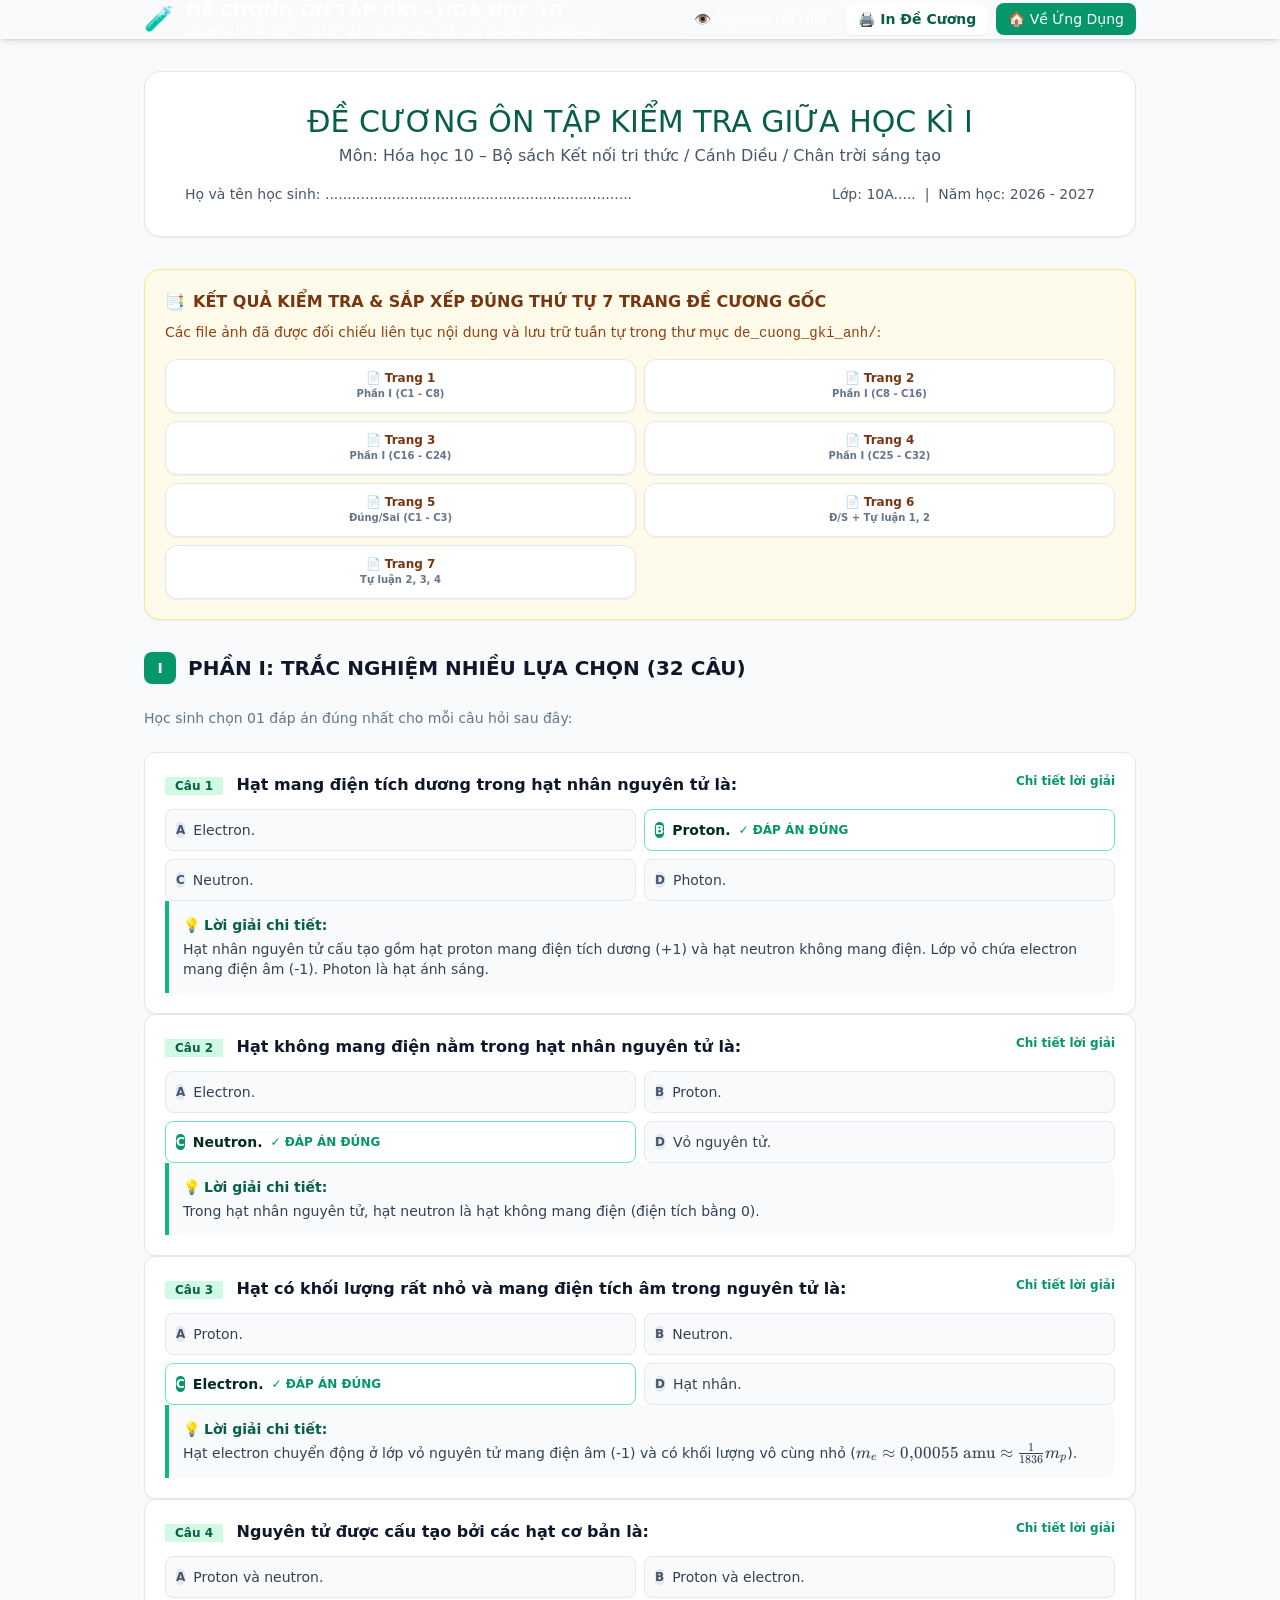
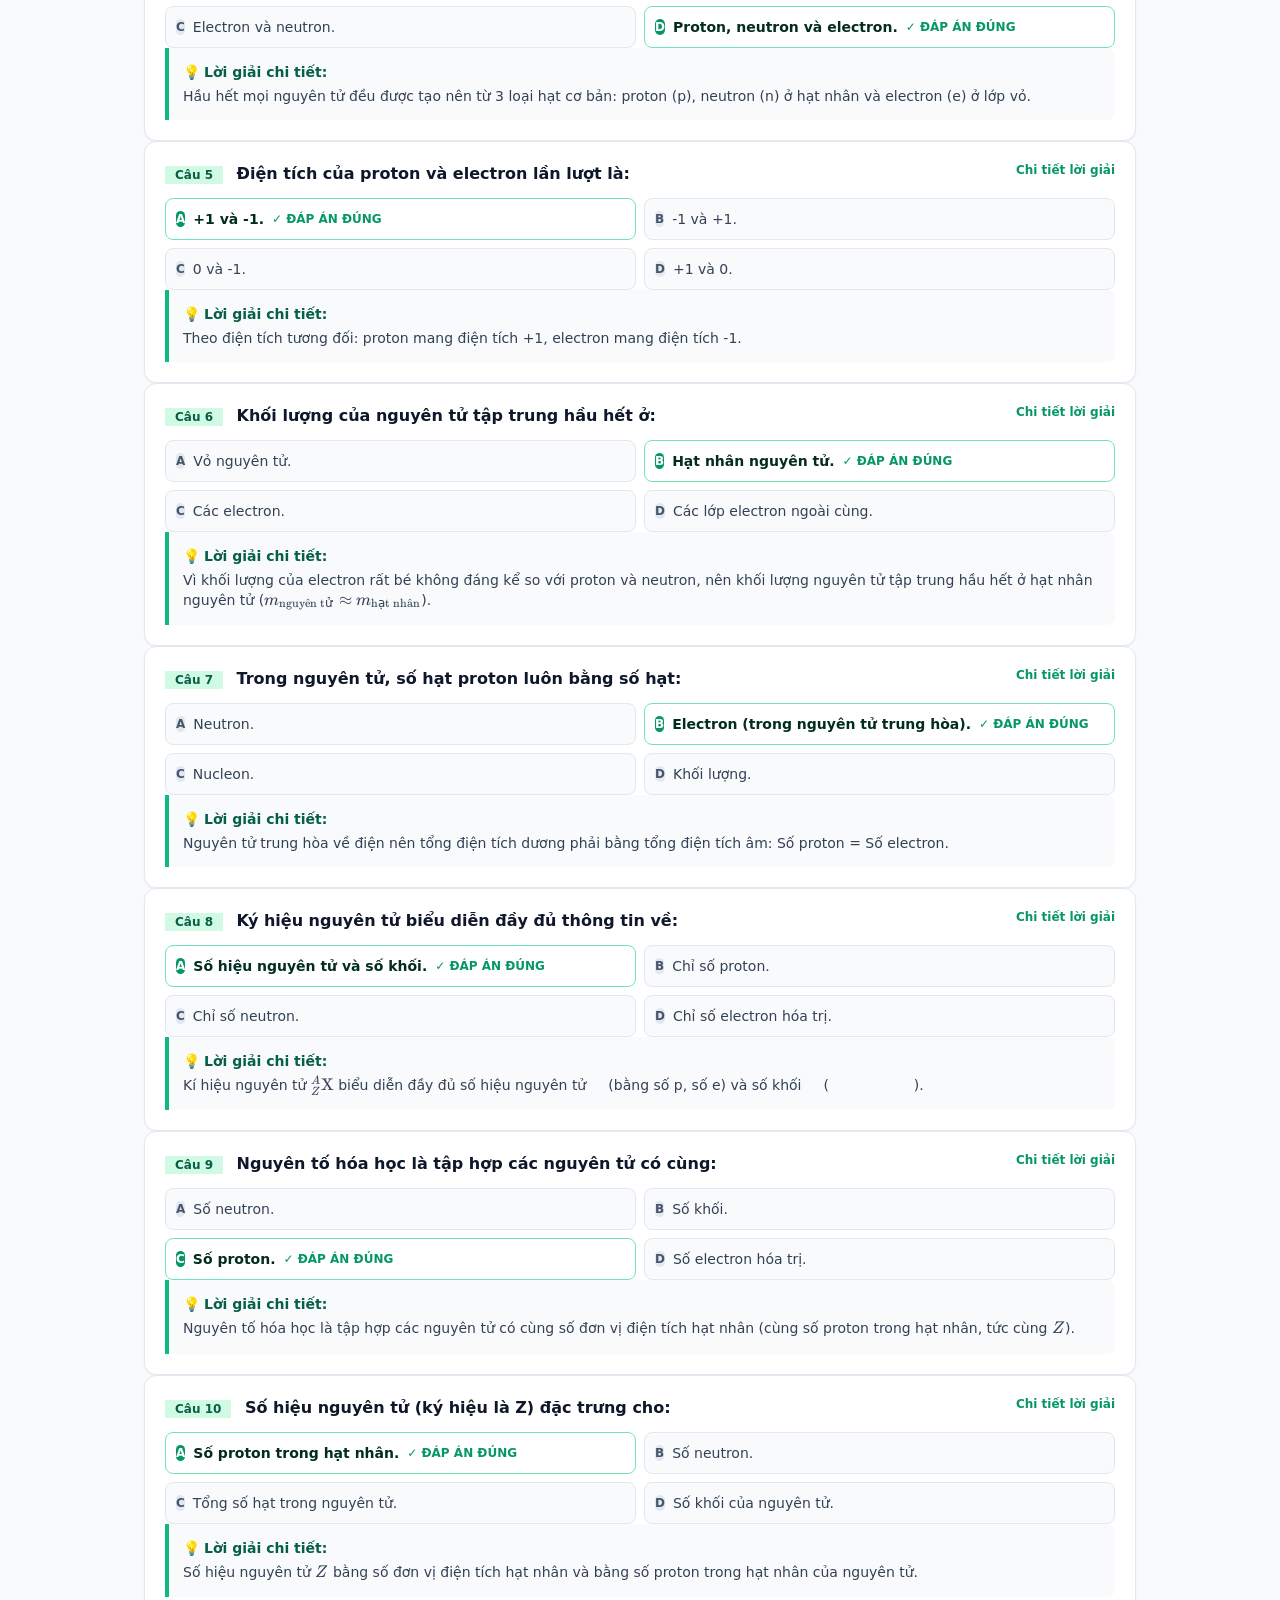
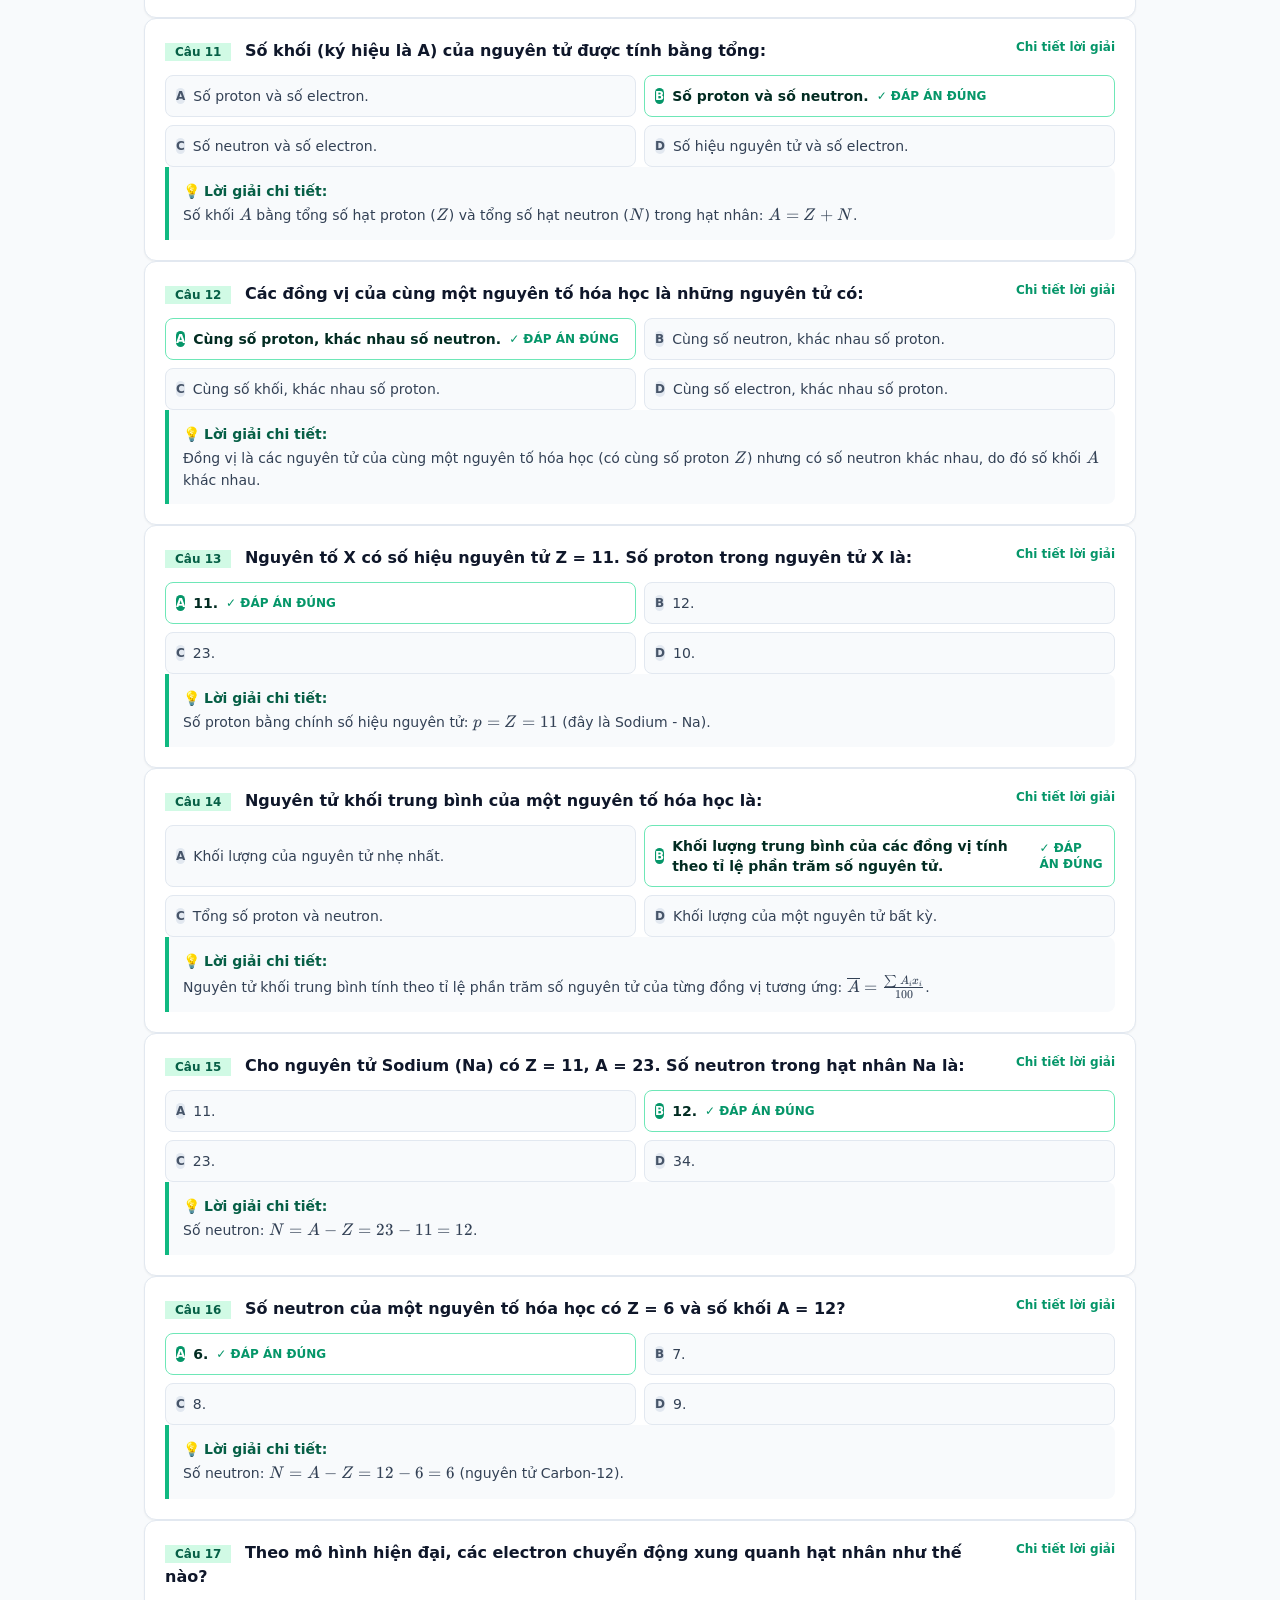
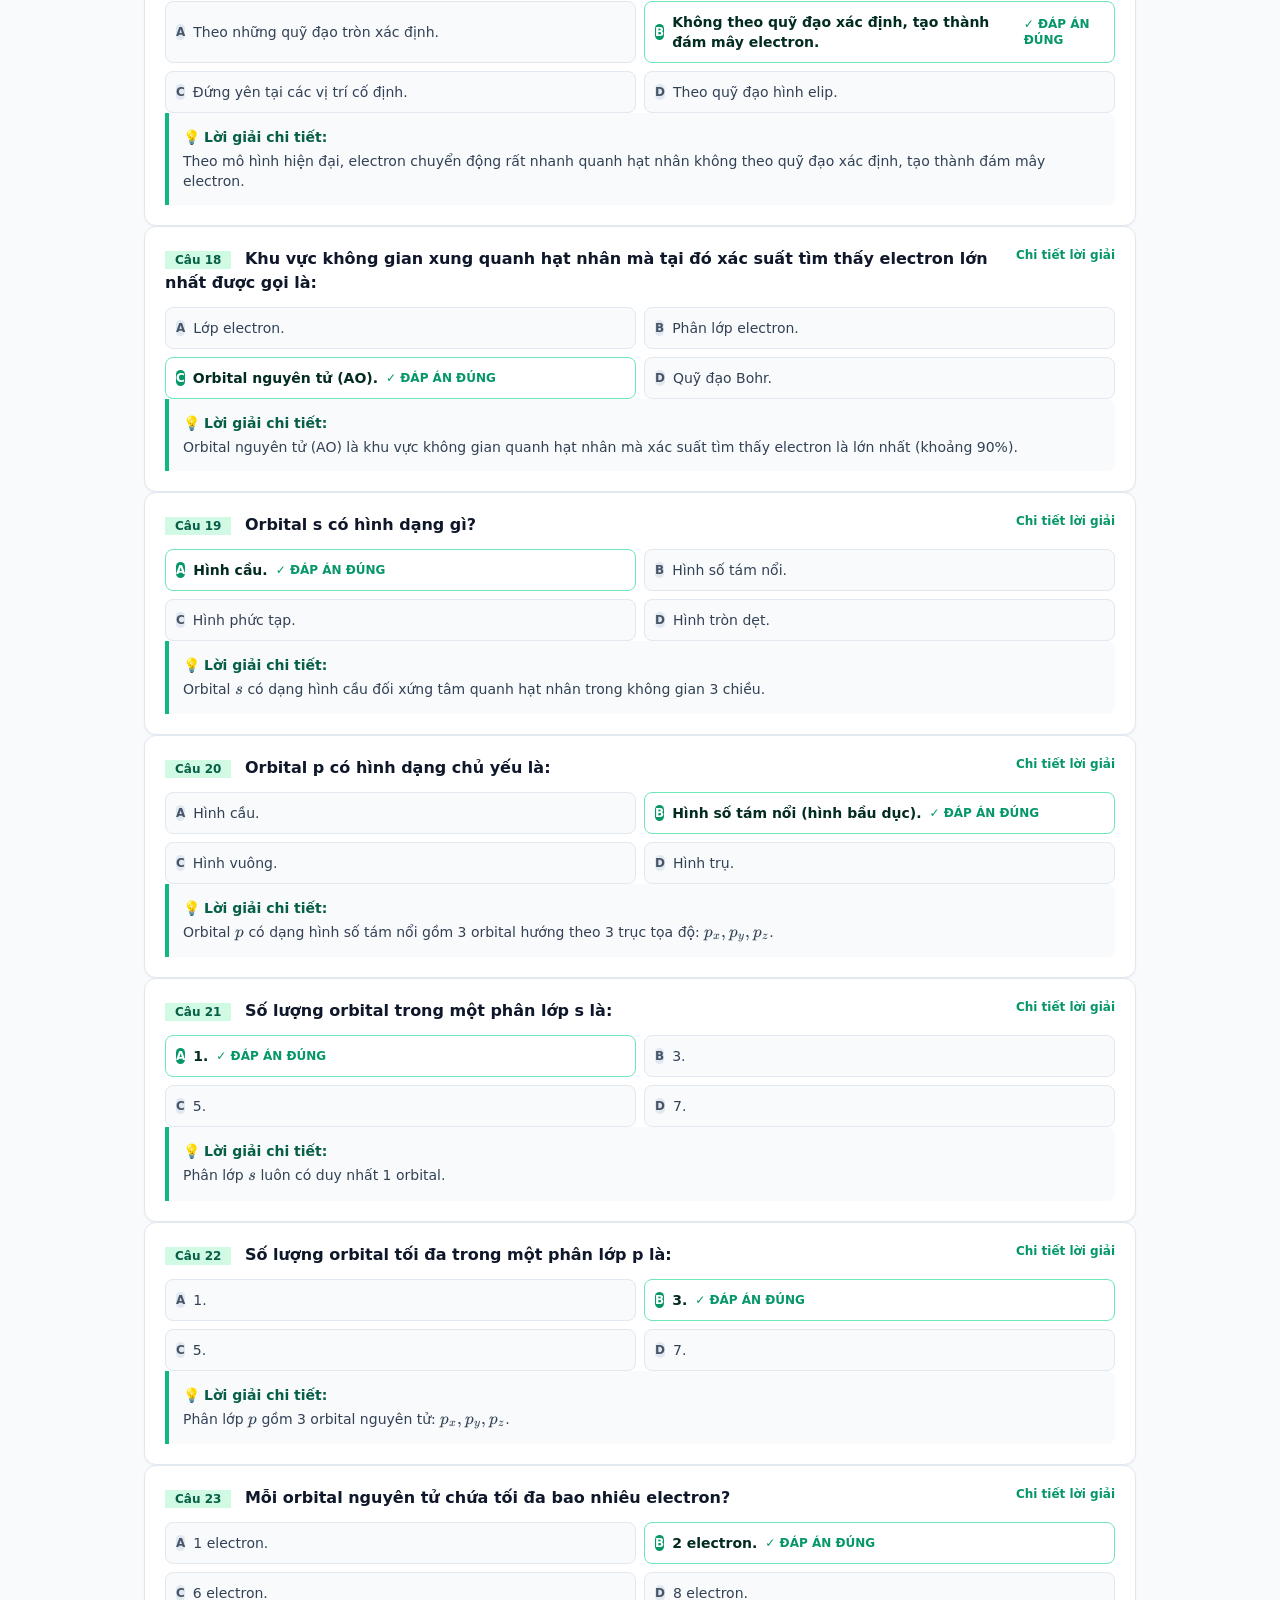
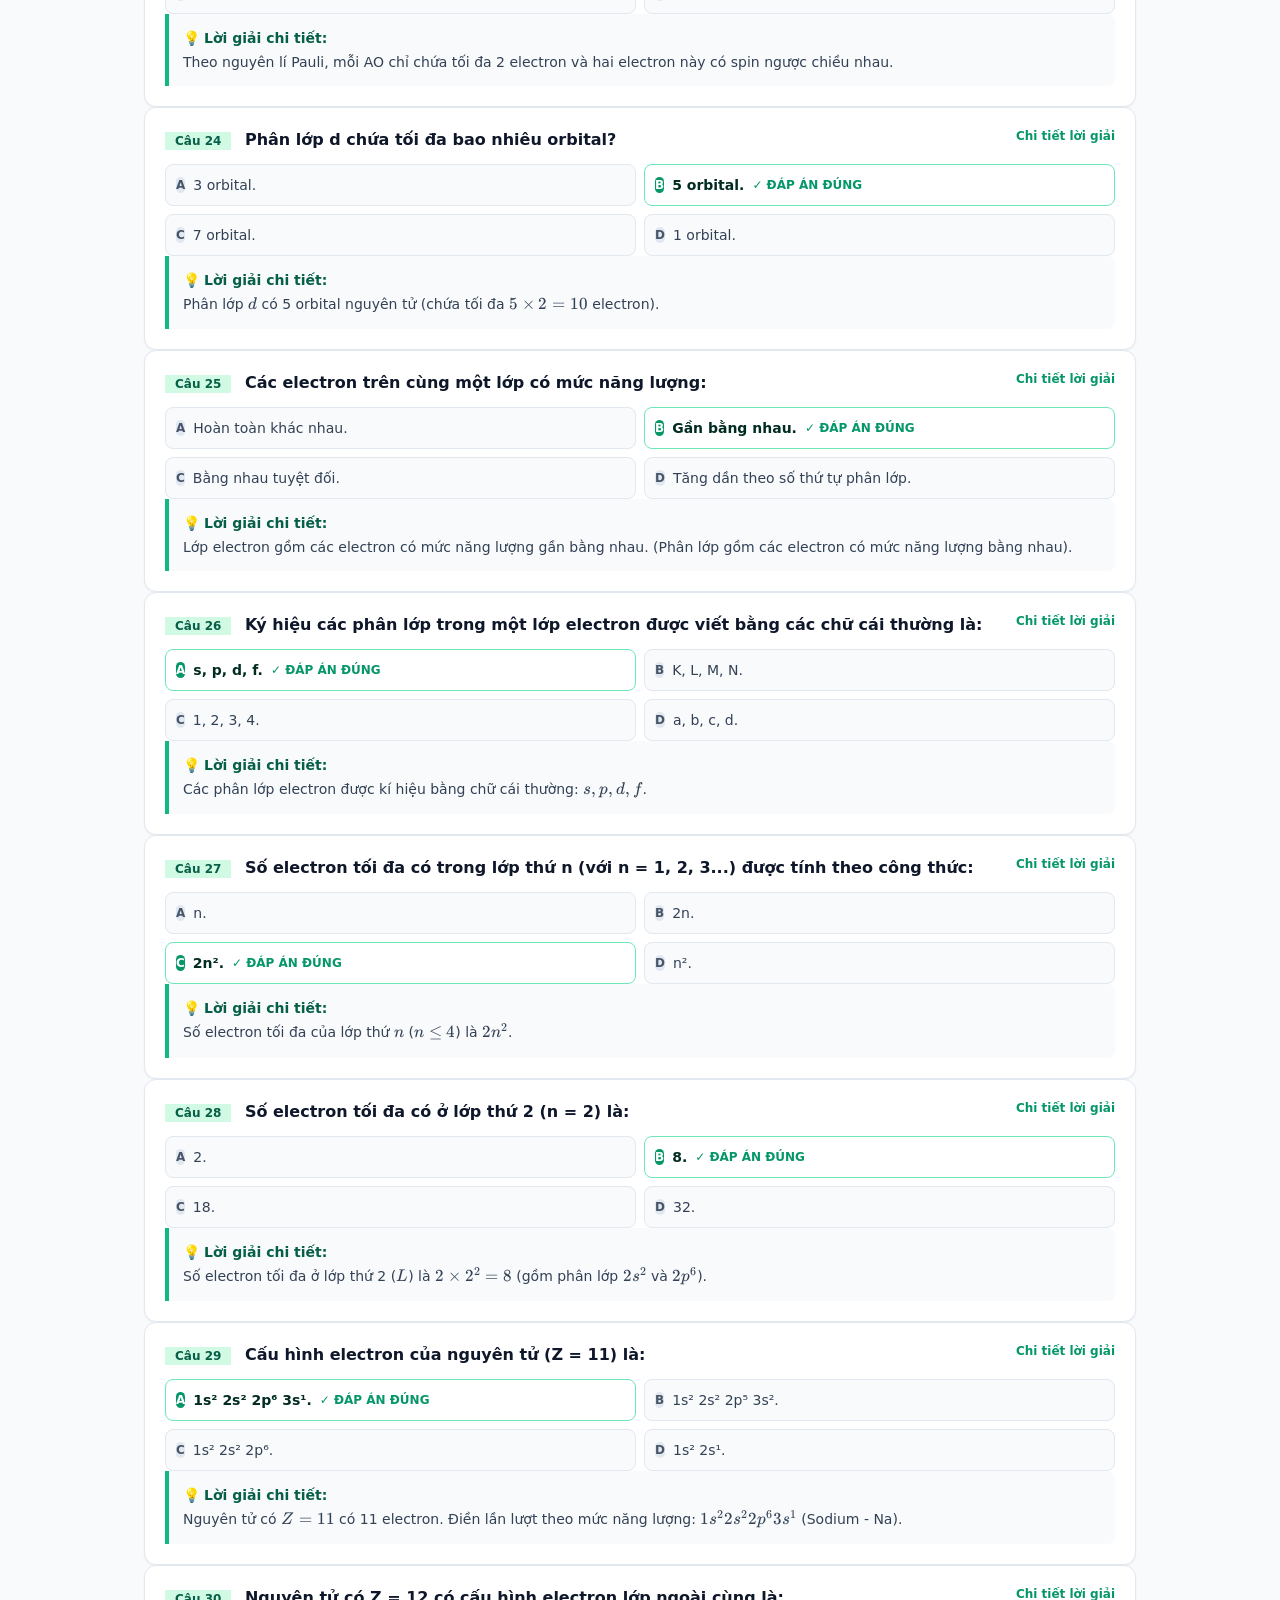
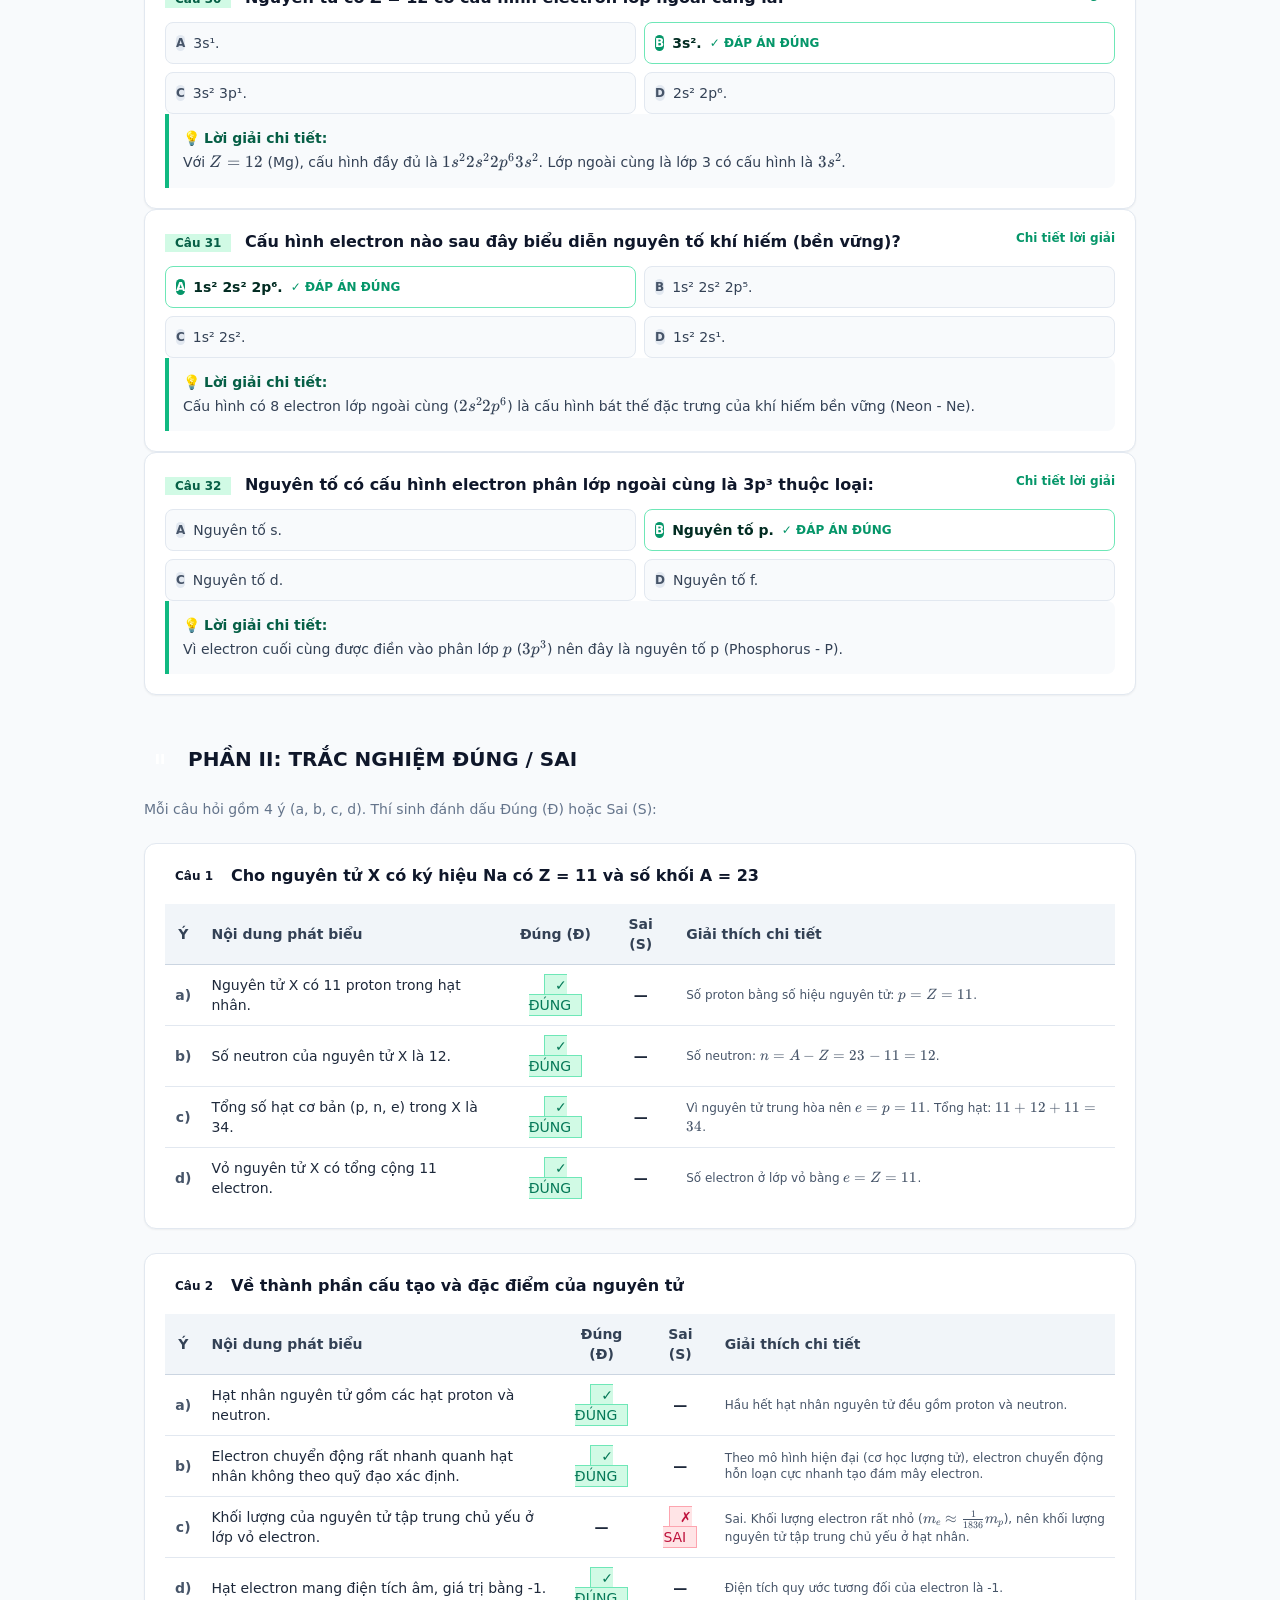
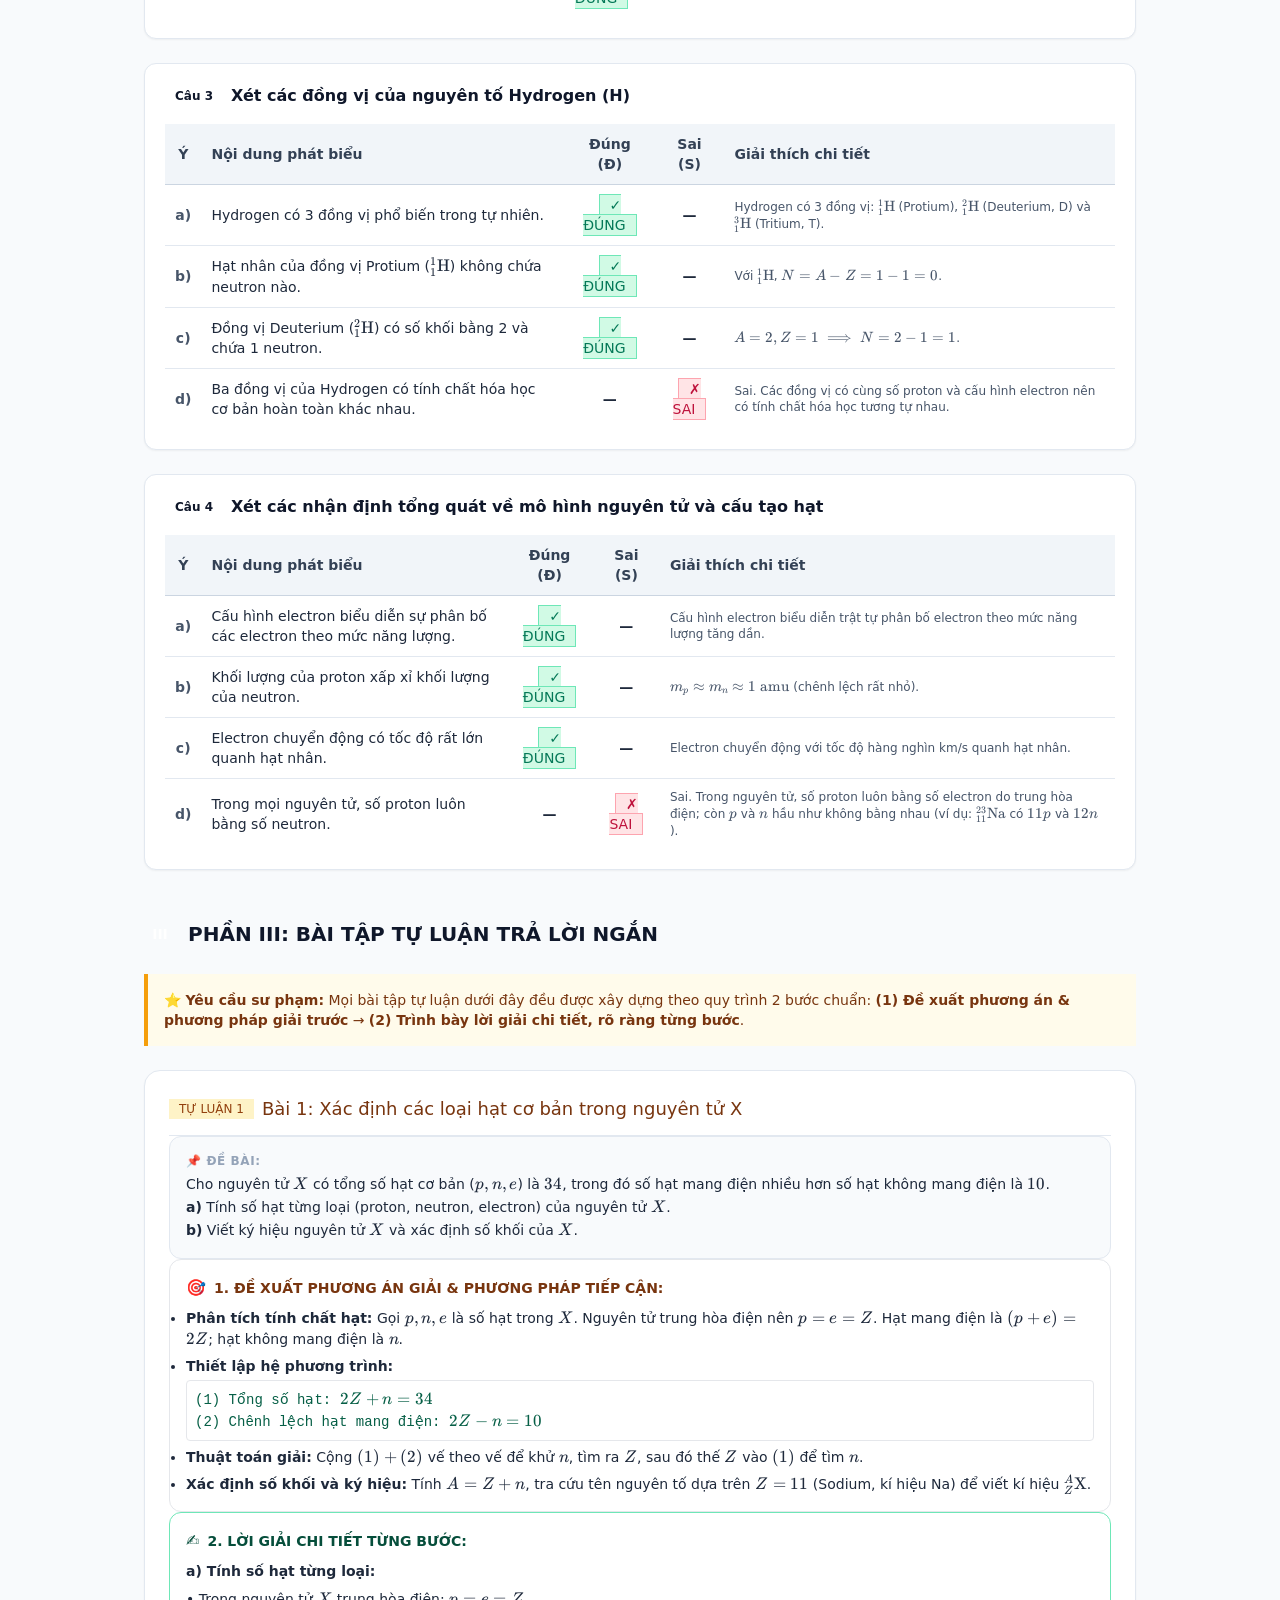
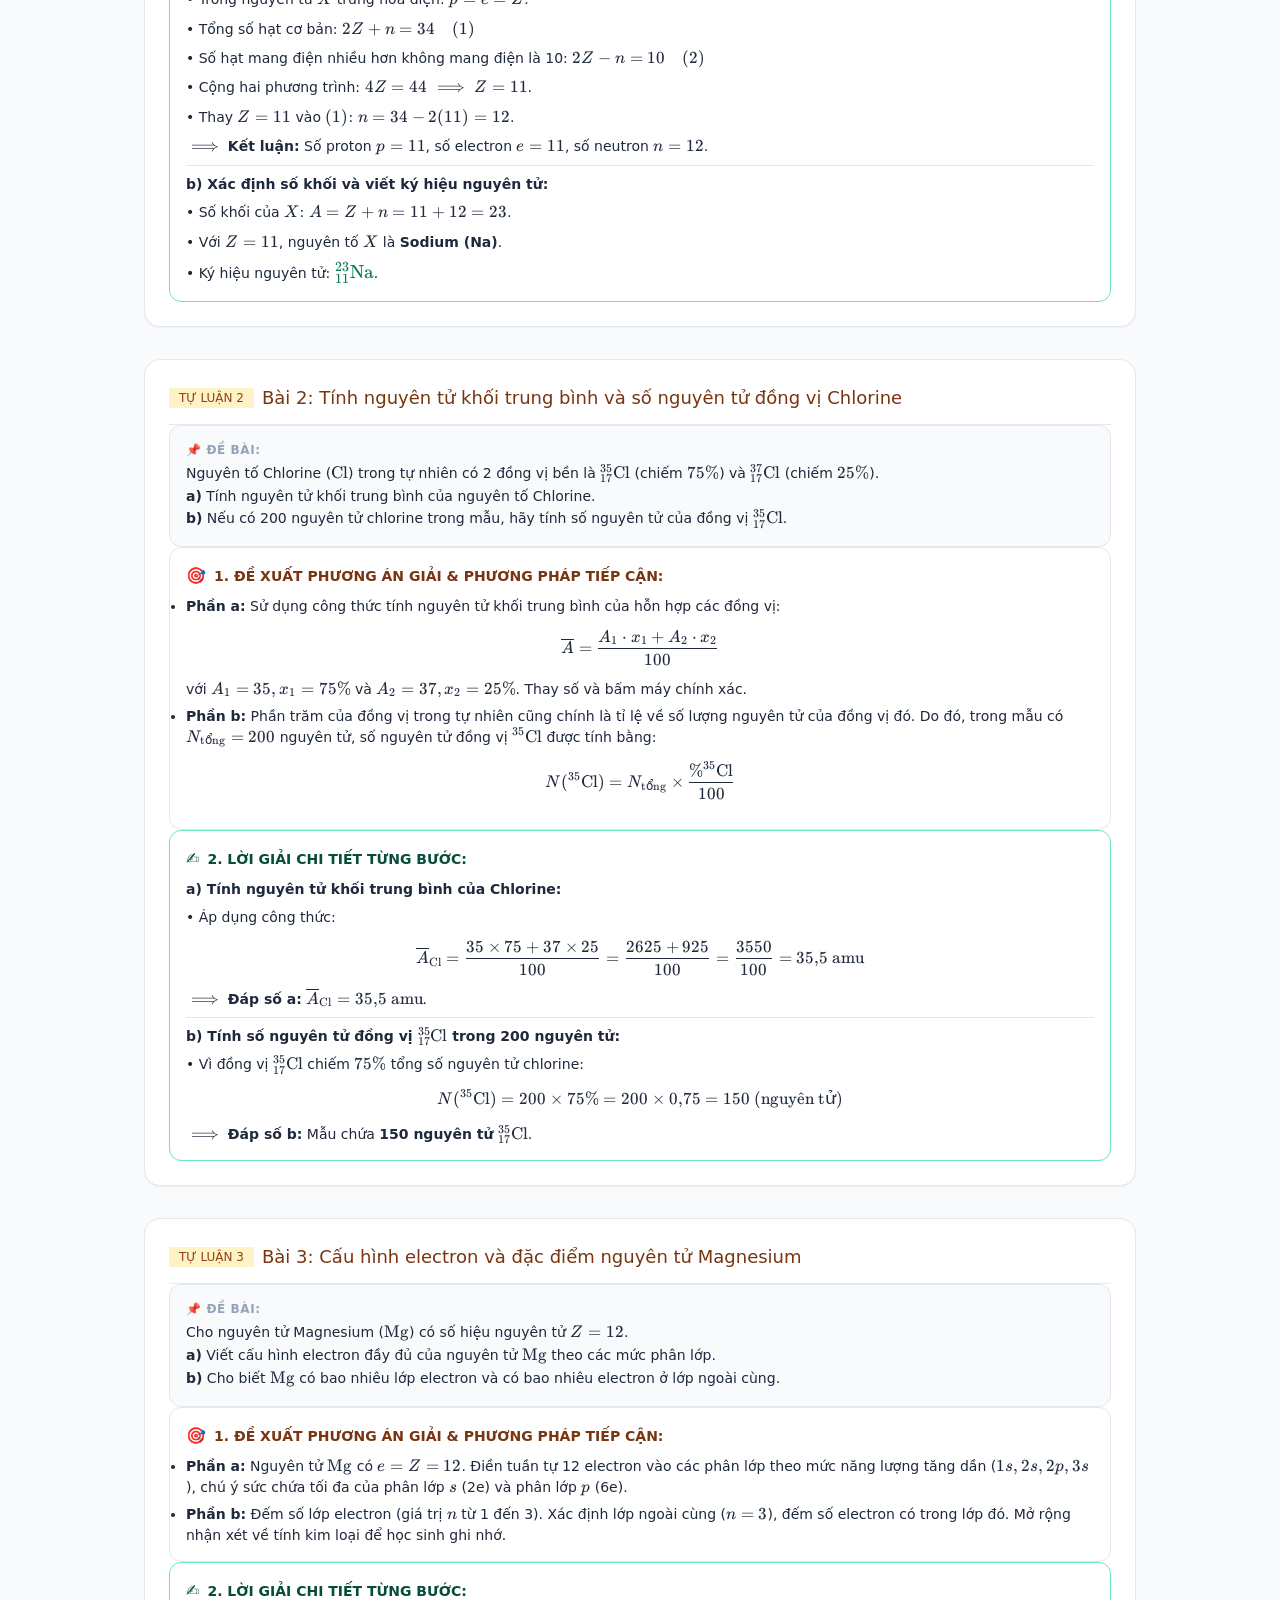
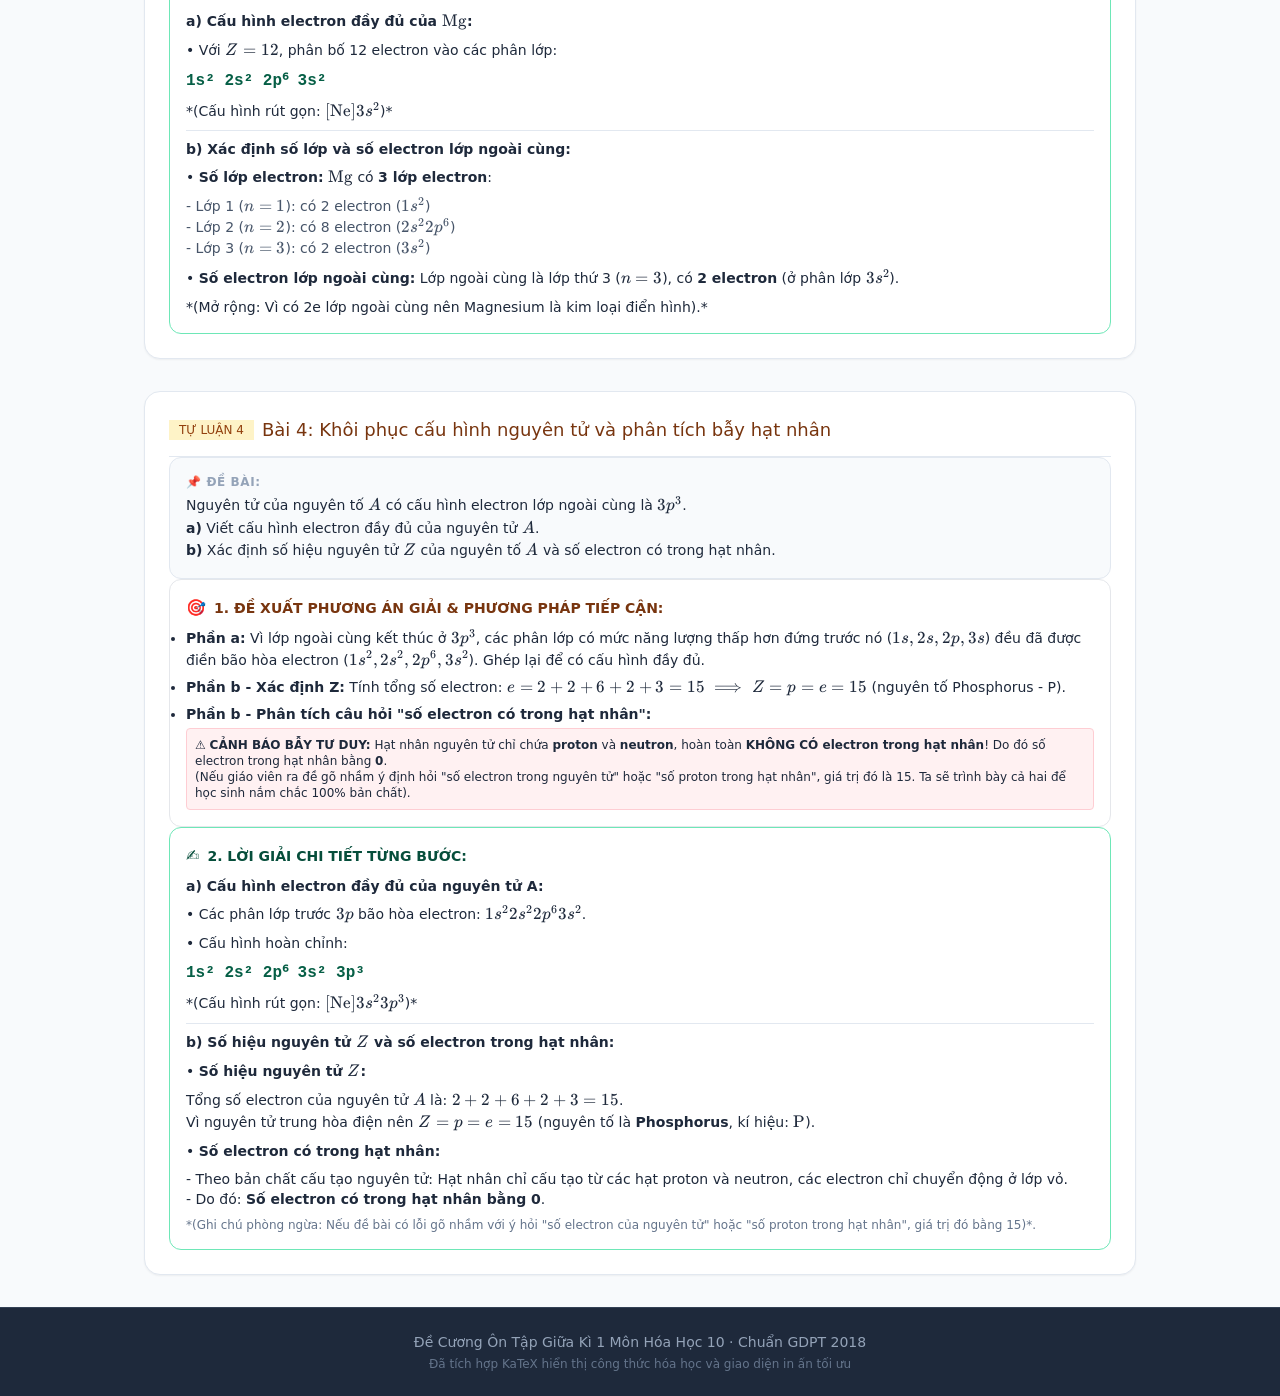
==== de-cuong-on-tap-gki.html @ 997e894e "Them de cuong on tap Giua Ki 1 Hoa hoc 10 co loi giai chi tiet va phuong an giai tu luan" ====
<!DOCTYPE html>
<html lang="vi">
<head>
  <meta charset="UTF-8">
  <meta name="viewport" content="width=device-width, initial-scale=1.0">
  <title>Đề Cương Ôn Tập Giữa Kì 1 - Hóa Học 10 (Có Lời Giải & Phương Án Giải)</title>
  <link rel="stylesheet" href="css/tailwind.min.css">
  <link rel="stylesheet" href="css/katex.min.css">
  <script src="js/katex.min.js"></script>
  <script src="js/auto-render.min.js"></script>
  <style>
    @media print {
      .no-print { display: none !important; }
      .page-break { page-break-before: always; }
      body { background: white !important; color: black !important; font-size: 11pt; }
      .explanation-box { display: block !important; }
    }
  </style>
</head>
<body class="bg-slate-50 text-slate-800 antialiased min-h-screen">
  <!-- Header -->
  <header class="bg-emerald-700 text-white shadow-md sticky top-0 z-30 no-print">
    <div class="max-w-5xl mx-auto px-4 py-3 flex flex-wrap items-center justify-between gap-3">
      <div class="flex items-center space-x-3">
        <span class="text-2xl">🧪</span>
        <div>
          <h1 class="font-bold text-lg leading-tight">ĐỀ CƯƠNG ÔN TẬP GKI - HÓA HỌC 10</h1>
          <p class="text-xs text-emerald-100">Chương trình GDPT 2018 · Bản chuẩn hóa đầy đủ phương án & lời giải</p>
        </div>
      </div>
      <div class="flex items-center space-x-2 text-sm">
        <button id="toggle-all-btn" onclick="toggleAllExplanations()" class="px-3 py-1.5 bg-emerald-800 hover:bg-emerald-900 rounded-lg text-white font-medium transition shadow-sm">
          👁️ Ẩn/Hiện Lời Giải
        </button>
        <button onclick="window.print()" class="px-3 py-1.5 bg-white text-emerald-800 hover:bg-emerald-50 rounded-lg font-bold transition shadow-sm">
          🖨️ In Đề Cương
        </button>
        <a href="index.html" class="px-3 py-1.5 bg-emerald-600 hover:bg-emerald-500 rounded-lg text-white font-medium transition">
          🏠 Về Ứng Dụng
        </a>
      </div>
    </div>
  </header>

  <main class="max-w-5xl mx-auto px-4 py-8 space-y-8">
    <!-- Tiêu đề in ấn -->
    <div class="bg-white rounded-2xl shadow-sm border border-slate-200 p-6 sm:p-8 text-center">
      <div class="border-b-2 border-emerald-600 pb-4 mb-4">
        <h2 class="text-2xl sm:text-3xl font-black text-emerald-800 uppercase tracking-wide">
          ĐỀ CƯƠNG ÔN TẬP KIỂM TRA GIỮA HỌC KÌ I
        </h2>
        <p class="text-slate-600 font-medium mt-1">Môn: Hóa học 10 – Bộ sách Kết nối tri thức / Cánh Diều / Chân trời sáng tạo</p>
      </div>
      <div class="flex flex-wrap justify-between items-center text-sm text-slate-600 italic px-2">
        <span>Họ và tên học sinh: .....................................................................</span>
        <span>Lớp: 10A..... &nbsp;|&nbsp; Năm học: 2026 - 2027</span>
      </div>
    </div>

    <!-- Hộp sắp xếp các trang ảnh đề cương -->
    <section class="bg-amber-50 border border-amber-200 rounded-2xl p-5 shadow-sm no-print">
      <div class="flex items-center space-x-2 text-amber-900 font-bold text-base mb-2">
        <span>📑</span>
        <h3>KẾT QUẢ KIỂM TRA & SẮP XẾP ĐÚNG THỨ TỰ 7 TRANG ĐỀ CƯƠNG GỐC</h3>
      </div>
      <p class="text-sm text-amber-800 mb-4">
        Các file ảnh đã được đối chiếu liên tục nội dung và lưu trữ tuần tự trong thư mục <code>de_cuong_gki_anh/</code>:
      </p>
      <div class="grid grid-cols-2 sm:grid-cols-4 md:grid-cols-7 gap-2 text-center text-xs font-semibold">
        <a href="de_cuong_gki_anh/Trang_01_Phan_I_Cau_01_den_08.jpg" target="_blank" class="p-2.5 bg-white border border-amber-300 rounded-xl hover:bg-amber-100 transition shadow-sm block text-amber-900">
          <div>📄 Trang 1</div>
          <div class="text-[10px] text-slate-500 font-normal mt-0.5">Phần I (C1 - C8)</div>
        </a>
        <a href="de_cuong_gki_anh/Trang_02_Phan_I_Cau_08_den_16.jpg" target="_blank" class="p-2.5 bg-white border border-amber-300 rounded-xl hover:bg-amber-100 transition shadow-sm block text-amber-900">
          <div>📄 Trang 2</div>
          <div class="text-[10px] text-slate-500 font-normal mt-0.5">Phần I (C8 - C16)</div>
        </a>
        <a href="de_cuong_gki_anh/Trang_03_Phan_I_Cau_16_den_24.jpg" target="_blank" class="p-2.5 bg-white border border-amber-300 rounded-xl hover:bg-amber-100 transition shadow-sm block text-amber-900">
          <div>📄 Trang 3</div>
          <div class="text-[10px] text-slate-500 font-normal mt-0.5">Phần I (C16 - C24)</div>
        </a>
        <a href="de_cuong_gki_anh/Trang_04_Phan_I_Cau_25_den_32.jpg" target="_blank" class="p-2.5 bg-white border border-amber-300 rounded-xl hover:bg-amber-100 transition shadow-sm block text-amber-900">
          <div>📄 Trang 4</div>
          <div class="text-[10px] text-slate-500 font-normal mt-0.5">Phần I (C25 - C32)</div>
        </a>
        <a href="de_cuong_gki_anh/Trang_05_Phan_II_Dung_Sai_Cau_01_den_03.jpg" target="_blank" class="p-2.5 bg-white border border-amber-300 rounded-xl hover:bg-amber-100 transition shadow-sm block text-amber-900">
          <div>📄 Trang 5</div>
          <div class="text-[10px] text-slate-500 font-normal mt-0.5">Đúng/Sai (C1 - C3)</div>
        </a>
        <a href="de_cuong_gki_anh/Trang_06_Phan_II_Dung_Sai_Tiep_va_Tu_Luan_Cau_01_02.jpg" target="_blank" class="p-2.5 bg-white border border-amber-300 rounded-xl hover:bg-amber-100 transition shadow-sm block text-amber-900">
          <div>📄 Trang 6</div>
          <div class="text-[10px] text-slate-500 font-normal mt-0.5">Đ/S + Tự luận 1, 2</div>
        </a>
        <a href="de_cuong_gki_anh/Trang_07_Phan_III_Tu_Luan_Cau_02_03_04.jpg" target="_blank" class="p-2.5 bg-white border border-amber-300 rounded-xl hover:bg-amber-100 transition shadow-sm block text-amber-900">
          <div>📄 Trang 7</div>
          <div class="text-[10px] text-slate-500 font-normal mt-0.5">Tự luận 2, 3, 4</div>
        </a>
      </div>
    </section>

    <!-- Bắt đầu Phần I -->
    <section class="space-y-6">
      <div class="flex items-center space-x-3 border-b-2 border-slate-300 pb-2">
        <span class="w-8 h-8 rounded-lg bg-emerald-600 text-white flex items-center justify-center font-bold text-sm">I</span>
        <h3 class="text-xl font-bold text-slate-900">PHẦN I: TRẮC NGHIỆM NHIỀU LỰA CHỌN (32 CÂU)</h3>
      </div>
      <p class="text-sm text-slate-500 italic">Học sinh chọn 01 đáp án đúng nhất cho mỗi câu hỏi sau đây:</p>

      <div class="grid grid-cols-1 gap-5" id="mcq-container">
        <!-- Các câu trắc nghiệm sẽ được render ở đây -->
      </div>
    </section>

    <!-- Phần II: Đúng Sai -->
    <section class="space-y-6 pt-4">
      <div class="flex items-center space-x-3 border-b-2 border-slate-300 pb-2">
        <span class="w-8 h-8 rounded-lg bg-teal-600 text-white flex items-center justify-center font-bold text-sm">II</span>
        <h3 class="text-xl font-bold text-slate-900">PHẦN II: TRẮC NGHIỆM ĐÚNG / SAI</h3>
      </div>
      <p class="text-sm text-slate-500 italic">Mỗi câu hỏi gồm 4 ý (a, b, c, d). Thí sinh đánh dấu Đúng (Đ) hoặc Sai (S):</p>

      <div class="space-y-6" id="tf-container">
        <!-- Các câu đúng sai -->
      </div>
    </section>

    <!-- Phần III: Tự Luận -->
    <section class="space-y-6 pt-4">
      <div class="flex items-center space-x-3 border-b-2 border-slate-300 pb-2">
        <span class="w-8 h-8 rounded-lg bg-amber-600 text-white flex items-center justify-center font-bold text-sm">III</span>
        <h3 class="text-xl font-bold text-slate-900">PHẦN III: BÀI TẬP TỰ LUẬN TRẢ LỜI NGẮN</h3>
      </div>
      <div class="p-4 bg-amber-50 border-l-4 border-amber-500 rounded-r-xl text-amber-900 text-sm font-medium">
        ⭐ <strong>Yêu cầu sư phạm:</strong> Mọi bài tập tự luận dưới đây đều được xây dựng theo quy trình 2 bước chuẩn:
        <strong>(1) Đề xuất phương án & phương pháp giải trước</strong> &rarr; <strong>(2) Trình bày lời giải chi tiết, rõ ràng từng bước</strong>.
      </div>

      <div class="space-y-8" id="essay-container">
        <!-- Các câu tự luận -->
      </div>
    </section>
  </main>

  <footer class="mt-16 bg-slate-800 text-slate-400 py-6 text-center text-sm no-print border-t border-slate-700">
    <p>Đề Cương Ôn Tập Giữa Kì 1 Môn Hóa Học 10 · Chuẩn GDPT 2018</p>
    <p class="text-xs mt-1 text-slate-500">Đã tích hợp KaTeX hiển thị công thức hóa học và giao diện in ấn tối ưu</p>
  </footer>

  <script>
    const MCQ_DATA = [
      {
        id: 1,
        q: "Hạt mang điện tích dương trong hạt nhân nguyên tử là:",
        options: ["Electron.", "Proton.", "Neutron.", "Photon."],
        answer: 1,
        ansText: "B",
        exp: "Hạt nhân nguyên tử cấu tạo gồm hạt proton mang điện tích dương (+1) và hạt neutron không mang điện. Lớp vỏ chứa electron mang điện âm (-1). Photon là hạt ánh sáng."
      },
      {
        id: 2,
        q: "Hạt không mang điện nằm trong hạt nhân nguyên tử là:",
        options: ["Electron.", "Proton.", "Neutron.", "Vỏ nguyên tử."],
        answer: 2,
        ansText: "C",
        exp: "Trong hạt nhân nguyên tử, hạt neutron là hạt không mang điện (điện tích bằng 0)."
      },
      {
        id: 3,
        q: "Hạt có khối lượng rất nhỏ và mang điện tích âm trong nguyên tử là:",
        options: ["Proton.", "Neutron.", "Electron.", "Hạt nhân."],
        answer: 2,
        ansText: "C",
        exp: "Hạt electron chuyển động ở lớp vỏ nguyên tử mang điện âm (-1) và có khối lượng vô cùng nhỏ ($m_e \\approx 0{,}00055\\text{ amu} \\approx \\frac{1}{1836} m_p$)."
      },
      {
        id: 4,
        q: "Nguyên tử được cấu tạo bởi các hạt cơ bản là:",
        options: ["Proton và neutron.", "Proton và electron.", "Electron và neutron.", "Proton, neutron và electron."],
        answer: 3,
        ansText: "D",
        exp: "Hầu hết mọi nguyên tử đều được tạo nên từ 3 loại hạt cơ bản: proton (p), neutron (n) ở hạt nhân và electron (e) ở lớp vỏ."
      },
      {
        id: 5,
        q: "Điện tích của proton và electron lần lượt là:",
        options: ["+1 và -1.", "-1 và +1.", "0 và -1.", "+1 và 0."],
        answer: 0,
        ansText: "A",
        exp: "Theo điện tích tương đối: proton mang điện tích +1, electron mang điện tích -1."
      },
      {
        id: 6,
        q: "Khối lượng của nguyên tử tập trung hầu hết ở:",
        options: ["Vỏ nguyên tử.", "Hạt nhân nguyên tử.", "Các electron.", "Các lớp electron ngoài cùng."],
        answer: 1,
        ansText: "B",
        exp: "Vì khối lượng của electron rất bé không đáng kể so với proton và neutron, nên khối lượng nguyên tử tập trung hầu hết ở hạt nhân nguyên tử ($m_{\\text{nguyên tử}} \\approx m_{\\text{hạt nhân}}$)."
      },
      {
        id: 7,
        q: "Trong nguyên tử, số hạt proton luôn bằng số hạt:",
        options: ["Neutron.", "Electron (trong nguyên tử trung hòa).", "Nucleon.", "Khối lượng."],
        answer: 1,
        ansText: "B",
        exp: "Nguyên tử trung hòa về điện nên tổng điện tích dương phải bằng tổng điện tích âm: Số proton = Số electron."
      },
      {
        id: 8,
        q: "Ký hiệu nguyên tử biểu diễn đầy đủ thông tin về:",
        options: ["Số hiệu nguyên tử và số khối.", "Chỉ số proton.", "Chỉ số neutron.", "Chỉ số electron hóa trị."],
        answer: 0,
        ansText: "A",
        exp: "Kí hiệu nguyên tử $^{A}_{Z}\\text{X}$ biểu diễn đầy đủ số hiệu nguyên tử $Z$ (bằng số p, số e) và số khối $A$ ($A = Z + N$)."
      },
      {
        id: 9,
        q: "Nguyên tố hóa học là tập hợp các nguyên tử có cùng:",
        options: ["Số neutron.", "Số khối.", "Số proton.", "Số electron hóa trị."],
        answer: 2,
        ansText: "C",
        exp: "Nguyên tố hóa học là tập hợp các nguyên tử có cùng số đơn vị điện tích hạt nhân (cùng số proton trong hạt nhân, tức cùng $Z$)."
      },
      {
        id: 10,
        q: "Số hiệu nguyên tử (ký hiệu là Z) đặc trưng cho:",
        options: ["Số proton trong hạt nhân.", "Số neutron.", "Tổng số hạt trong nguyên tử.", "Số khối của nguyên tử."],
        answer: 0,
        ansText: "A",
        exp: "Số hiệu nguyên tử $Z$ bằng số đơn vị điện tích hạt nhân và bằng số proton trong hạt nhân của nguyên tử."
      },
      {
        id: 11,
        q: "Số khối (ký hiệu là A) của nguyên tử được tính bằng tổng:",
        options: ["Số proton và số electron.", "Số proton và số neutron.", "Số neutron và số electron.", "Số hiệu nguyên tử và số electron."],
        answer: 1,
        ansText: "B",
        exp: "Số khối $A$ bằng tổng số hạt proton ($Z$) và tổng số hạt neutron ($N$) trong hạt nhân: $A = Z + N$."
      },
      {
        id: 12,
        q: "Các đồng vị của cùng một nguyên tố hóa học là những nguyên tử có:",
        options: ["Cùng số proton, khác nhau số neutron.", "Cùng số neutron, khác nhau số proton.", "Cùng số khối, khác nhau số proton.", "Cùng số electron, khác nhau số proton."],
        answer: 0,
        ansText: "A",
        exp: "Đồng vị là các nguyên tử của cùng một nguyên tố hóa học (có cùng số proton $Z$) nhưng có số neutron khác nhau, do đó số khối $A$ khác nhau."
      },
      {
        id: 13,
        q: "Nguyên tố X có số hiệu nguyên tử Z = 11. Số proton trong nguyên tử X là:",
        options: ["11.", "12.", "23.", "10."],
        answer: 0,
        ansText: "A",
        exp: "Số proton bằng chính số hiệu nguyên tử: $p = Z = 11$ (đây là Sodium - Na)."
      },
      {
        id: 14,
        q: "Nguyên tử khối trung bình của một nguyên tố hóa học là:",
        options: ["Khối lượng của nguyên tử nhẹ nhất.", "Khối lượng trung bình của các đồng vị tính theo tỉ lệ phần trăm số nguyên tử.", "Tổng số proton và neutron.", "Khối lượng của một nguyên tử bất kỳ."],
        answer: 1,
        ansText: "B",
        exp: "Nguyên tử khối trung bình tính theo tỉ lệ phần trăm số nguyên tử của từng đồng vị tương ứng: $\\overline{A} = \\frac{\\sum A_i x_i}{100}$."
      },
      {
        id: 15,
        q: "Cho nguyên tử Sodium (Na) có Z = 11, A = 23. Số neutron trong hạt nhân Na là:",
        options: ["11.", "12.", "23.", "34."],
        answer: 1,
        ansText: "B",
        exp: "Số neutron: $N = A - Z = 23 - 11 = 12$."
      },
      {
        id: 16,
        q: "Số neutron của một nguyên tố hóa học có Z = 6 và số khối A = 12?",
        options: ["6.", "7.", "8.", "9."],
        answer: 0,
        ansText: "A",
        exp: "Số neutron: $N = A - Z = 12 - 6 = 6$ (nguyên tử Carbon-12)."
      },
      {
        id: 17,
        q: "Theo mô hình hiện đại, các electron chuyển động xung quanh hạt nhân như thế nào?",
        options: ["Theo những quỹ đạo tròn xác định.", "Không theo quỹ đạo xác định, tạo thành đám mây electron.", "Đứng yên tại các vị trí cố định.", "Theo quỹ đạo hình elip."],
        answer: 1,
        ansText: "B",
        exp: "Theo mô hình hiện đại, electron chuyển động rất nhanh quanh hạt nhân không theo quỹ đạo xác định, tạo thành đám mây electron."
      },
      {
        id: 18,
        q: "Khu vực không gian xung quanh hạt nhân mà tại đó xác suất tìm thấy electron lớn nhất được gọi là:",
        options: ["Lớp electron.", "Phân lớp electron.", "Orbital nguyên tử (AO).", "Quỹ đạo Bohr."],
        answer: 2,
        ansText: "C",
        exp: "Orbital nguyên tử (AO) là khu vực không gian quanh hạt nhân mà xác suất tìm thấy electron là lớn nhất (khoảng 90%)."
      },
      {
        id: 19,
        q: "Orbital s có hình dạng gì?",
        options: ["Hình cầu.", "Hình số tám nổi.", "Hình phức tạp.", "Hình tròn dẹt."],
        answer: 0,
        ansText: "A",
        exp: "Orbital $s$ có dạng hình cầu đối xứng tâm quanh hạt nhân trong không gian 3 chiều."
      },
      {
        id: 20,
        q: "Orbital p có hình dạng chủ yếu là:",
        options: ["Hình cầu.", "Hình số tám nổi (hình bầu dục).", "Hình vuông.", "Hình trụ."],
        answer: 1,
        ansText: "B",
        exp: "Orbital $p$ có dạng hình số tám nổi gồm 3 orbital hướng theo 3 trục tọa độ: $p_x, p_y, p_z$."
      },
      {
        id: 21,
        q: "Số lượng orbital trong một phân lớp s là:",
        options: ["1.", "3.", "5.", "7."],
        answer: 0,
        ansText: "A",
        exp: "Phân lớp $s$ luôn có duy nhất 1 orbital."
      },
      {
        id: 22,
        q: "Số lượng orbital tối đa trong một phân lớp p là:",
        options: ["1.", "3.", "5.", "7."],
        answer: 1,
        ansText: "B",
        exp: "Phân lớp $p$ gồm 3 orbital nguyên tử: $p_x, p_y, p_z$."
      },
      {
        id: 23,
        q: "Mỗi orbital nguyên tử chứa tối đa bao nhiêu electron?",
        options: ["1 electron.", "2 electron.", "6 electron.", "8 electron."],
        answer: 1,
        ansText: "B",
        exp: "Theo nguyên lí Pauli, mỗi AO chỉ chứa tối đa 2 electron và hai electron này có spin ngược chiều nhau."
      },
      {
        id: 24,
        q: "Phân lớp d chứa tối đa bao nhiêu orbital?",
        options: ["3 orbital.", "5 orbital.", "7 orbital.", "1 orbital."],
        answer: 1,
        ansText: "B",
        exp: "Phân lớp $d$ có 5 orbital nguyên tử (chứa tối đa $5 \\times 2 = 10$ electron)."
      },
      {
        id: 25,
        q: "Các electron trên cùng một lớp có mức năng lượng:",
        options: ["Hoàn toàn khác nhau.", "Gần bằng nhau.", "Bằng nhau tuyệt đối.", "Tăng dần theo số thứ tự phân lớp."],
        answer: 1,
        ansText: "B",
        exp: "Lớp electron gồm các electron có mức năng lượng gần bằng nhau. (Phân lớp gồm các electron có mức năng lượng bằng nhau)."
      },
      {
        id: 26,
        q: "Ký hiệu các phân lớp trong một lớp electron được viết bằng các chữ cái thường là:",
        options: ["s, p, d, f.", "K, L, M, N.", "1, 2, 3, 4.", "a, b, c, d."],
        answer: 0,
        ansText: "A",
        exp: "Các phân lớp electron được kí hiệu bằng chữ cái thường: $s, p, d, f$."
      },
      {
        id: 27,
        q: "Số electron tối đa có trong lớp thứ n (với n = 1, 2, 3...) được tính theo công thức:",
        options: ["n.", "2n.", "2n².", "n²."],
        answer: 2,
        ansText: "C",
        exp: "Số electron tối đa của lớp thứ $n$ ($n \\le 4$) là $2n^2$."
      },
      {
        id: 28,
        q: "Số electron tối đa có ở lớp thứ 2 (n = 2) là:",
        options: ["2.", "8.", "18.", "32."],
        answer: 1,
        ansText: "B",
        exp: "Số electron tối đa ở lớp thứ 2 ($L$) là $2 \\times 2^2 = 8$ (gồm phân lớp $2s^2$ và $2p^6$)."
      },
      {
        id: 29,
        q: "Cấu hình electron của nguyên tử (Z = 11) là:",
        options: ["1s² 2s² 2p⁶ 3s¹.", "1s² 2s² 2p⁵ 3s².", "1s² 2s² 2p⁶.", "1s² 2s¹."],
        answer: 0,
        ansText: "A",
        exp: "Nguyên tử có $Z = 11$ có 11 electron. Điền lần lượt theo mức năng lượng: $1s^2 2s^2 2p^6 3s^1$ (Sodium - Na)."
      },
      {
        id: 30,
        q: "Nguyên tử có Z = 12 có cấu hình electron lớp ngoài cùng là:",
        options: ["3s¹.", "3s².", "3s² 3p¹.", "2s² 2p⁶."],
        answer: 1,
        ansText: "B",
        exp: "Với $Z = 12$ (Mg), cấu hình đầy đủ là $1s^2 2s^2 2p^6 3s^2$. Lớp ngoài cùng là lớp 3 có cấu hình là $3s^2$."
      },
      {
        id: 31,
        q: "Cấu hình electron nào sau đây biểu diễn nguyên tố khí hiếm (bền vững)?",
        options: ["1s² 2s² 2p⁶.", "1s² 2s² 2p⁵.", "1s² 2s².", "1s² 2s¹."],
        answer: 0,
        ansText: "A",
        exp: "Cấu hình có 8 electron lớp ngoài cùng ($2s^2 2p^6$) là cấu hình bát thế đặc trưng của khí hiếm bền vững (Neon - Ne)."
      },
      {
        id: 32,
        q: "Nguyên tố có cấu hình electron phân lớp ngoài cùng là 3p³ thuộc loại:",
        options: ["Nguyên tố s.", "Nguyên tố p.", "Nguyên tố d.", "Nguyên tố f."],
        answer: 1,
        ansText: "B",
        exp: "Vì electron cuối cùng được điền vào phân lớp $p$ ($3p^3$) nên đây là nguyên tố p (Phosphorus - P)."
      }
    ];

    const TF_DATA = [
      {
        id: 1,
        title: "Cho nguyên tử X có ký hiệu Na có Z = 11 và số khối A = 23",
        items: [
          { text: "Nguyên tử X có 11 proton trong hạt nhân.", result: true, exp: "Số proton bằng số hiệu nguyên tử: $p = Z = 11$." },
          { text: "Số neutron của nguyên tử X là 12.", result: true, exp: "Số neutron: $n = A - Z = 23 - 11 = 12$." },
          { text: "Tổng số hạt cơ bản (p, n, e) trong X là 34.", result: true, exp: "Vì nguyên tử trung hòa nên $e = p = 11$. Tổng hạt: $11 + 12 + 11 = 34$." },
          { text: "Vỏ nguyên tử X có tổng cộng 11 electron.", result: true, exp: "Số electron ở lớp vỏ bằng $e = Z = 11$." }
        ]
      },
      {
        id: 2,
        title: "Về thành phần cấu tạo và đặc điểm của nguyên tử",
        items: [
          { text: "Hạt nhân nguyên tử gồm các hạt proton và neutron.", result: true, exp: "Hầu hết hạt nhân nguyên tử đều gồm proton và neutron." },
          { text: "Electron chuyển động rất nhanh quanh hạt nhân không theo quỹ đạo xác định.", result: true, exp: "Theo mô hình hiện đại (cơ học lượng tử), electron chuyển động hỗn loạn cực nhanh tạo đám mây electron." },
          { text: "Khối lượng của nguyên tử tập trung chủ yếu ở lớp vỏ electron.", result: false, exp: "Sai. Khối lượng electron rất nhỏ ($m_e \\approx \\frac{1}{1836} m_p$), nên khối lượng nguyên tử tập trung chủ yếu ở hạt nhân." },
          { text: "Hạt electron mang điện tích âm, giá trị bằng -1.", result: true, exp: "Điện tích quy ước tương đối của electron là -1." }
        ]
      },
      {
        id: 3,
        title: "Xét các đồng vị của nguyên tố Hydrogen (H)",
        items: [
          { text: "Hydrogen có 3 đồng vị phổ biến trong tự nhiên.", result: true, exp: "Hydrogen có 3 đồng vị: $^{1}_{1}\\text{H}$ (Protium), $^{2}_{1}\\text{H}$ (Deuterium, D) và $^{3}_{1}\\text{H}$ (Tritium, T)." },
          { text: "Hạt nhân của đồng vị Protium ($^{1}_{1}\\text{H}$) không chứa neutron nào.", result: true, exp: "Với $^{1}_{1}\\text{H}$, $N = A - Z = 1 - 1 = 0$." },
          { text: "Đồng vị Deuterium ($^{2}_{1}\\text{H}$) có số khối bằng 2 và chứa 1 neutron.", result: true, exp: "$A = 2, Z = 1 \\implies N = 2 - 1 = 1$." },
          { text: "Ba đồng vị của Hydrogen có tính chất hóa học cơ bản hoàn toàn khác nhau.", result: false, exp: "Sai. Các đồng vị có cùng số proton và cấu hình electron nên có tính chất hóa học tương tự nhau." }
        ]
      },
      {
        id: 4,
        title: "Xét các nhận định tổng quát về mô hình nguyên tử và cấu tạo hạt",
        items: [
          { text: "Cấu hình electron biểu diễn sự phân bố các electron theo mức năng lượng.", result: true, exp: "Cấu hình electron biểu diễn trật tự phân bố electron theo mức năng lượng tăng dần." },
          { text: "Khối lượng của proton xấp xỉ khối lượng của neutron.", result: true, exp: "$m_p \\approx m_n \\approx 1\\text{ amu}$ (chênh lệch rất nhỏ)." },
          { text: "Electron chuyển động có tốc độ rất lớn quanh hạt nhân.", result: true, exp: "Electron chuyển động với tốc độ hàng nghìn km/s quanh hạt nhân." },
          { text: "Trong mọi nguyên tử, số proton luôn bằng số neutron.", result: false, exp: "Sai. Trong nguyên tử, số proton luôn bằng số electron do trung hòa điện; còn $p$ và $n$ hầu như không bằng nhau (ví dụ: $^{23}_{11}\\text{Na}$ có $11p$ và $12n$)." }
        ]
      }
    ];

    const ESSAY_DATA_LIST = [
      {
        id: 1,
        title: "Bài 1: Xác định các loại hạt cơ bản trong nguyên tử X",
        problem: "Cho nguyên tử $X$ có tổng số hạt cơ bản ($p, n, e$) là $34$, trong đó số hạt mang điện nhiều hơn số hạt không mang điện là $10$.<br><strong>a)</strong> Tính số hạt từng loại (proton, neutron, electron) của nguyên tử $X$.<br><strong>b)</strong> Viết ký hiệu nguyên tử $X$ và xác định số khối của $X$.",
        strategy: `
          <ul class="list-disc pl-5 space-y-1.5">
            <li><strong>Phân tích tính chất hạt:</strong> Gọi $p, n, e$ là số hạt trong $X$. Nguyên tử trung hòa điện nên $p = e = Z$. Hạt mang điện là $(p + e) = 2Z$; hạt không mang điện là $n$.</li>
            <li><strong>Thiết lập hệ phương trình:</strong>
              <div class="pl-4 my-1 font-mono text-emerald-800 text-xs sm:text-sm bg-emerald-50/70 p-2 rounded border border-emerald-200">
                (1) Tổng số hạt: $2Z + n = 34$<br>
                (2) Chênh lệch hạt mang điện: $2Z - n = 10$
              </div>
            </li>
            <li><strong>Thuật toán giải:</strong> Cộng $(1) + (2)$ vế theo vế để khử $n$, tìm ra $Z$, sau đó thế $Z$ vào $(1)$ để tìm $n$.</li>
            <li><strong>Xác định số khối và ký hiệu:</strong> Tính $A = Z + n$, tra cứu tên nguyên tố dựa trên $Z = 11$ (Sodium, kí hiệu Na) để viết kí hiệu $^{A}_{Z}\\text{X}$.</li>
          </ul>
        `,
        solution: `
          <div class="space-y-2">
            <p><strong>a) Tính số hạt từng loại:</strong></p>
            <p>• Trong nguyên tử $X$ trung hòa điện: $p = e = Z$.</p>
            <p>• Tổng số hạt cơ bản: $2Z + n = 34 \\quad (1)$</p>
            <p>• Số hạt mang điện nhiều hơn không mang điện là 10: $2Z - n = 10 \\quad (2)$</p>
            <p>• Cộng hai phương trình: $4Z = 44 \\implies Z = 11$.</p>
            <p>• Thay $Z = 11$ vào $(1)$: $n = 34 - 2(11) = 12$.</p>
            <p>$\\implies$ <strong>Kết luận:</strong> Số proton $p = 11$, số electron $e = 11$, số neutron $n = 12$.</p>
            <hr class="my-2 border-slate-200">
            <p><strong>b) Xác định số khối và viết ký hiệu nguyên tử:</strong></p>
            <p>• Số khối của $X$: $A = Z + n = 11 + 12 = 23$.</p>
            <p>• Với $Z = 11$, nguyên tố $X$ là <strong>Sodium (Na)</strong>.</p>
            <p>• Ký hiệu nguyên tử: <span class="font-bold text-emerald-700 text-base">$^{23}_{11}\\text{Na}$</span>.</p>
          </div>
        `
      },
      {
        id: 2,
        title: "Bài 2: Tính nguyên tử khối trung bình và số nguyên tử đồng vị Chlorine",
        problem: "Nguyên tố Chlorine ($\\text{Cl}$) trong tự nhiên có 2 đồng vị bền là $^{35}_{17}\\text{Cl}$ (chiếm $75\\%$) và $^{37}_{17}\\text{Cl}$ (chiếm $25\\%$).<br><strong>a)</strong> Tính nguyên tử khối trung bình của nguyên tố Chlorine.<br><strong>b)</strong> Nếu có 200 nguyên tử chlorine trong mẫu, hãy tính số nguyên tử của đồng vị $^{35}_{17}\\text{Cl}$.",
        strategy: `
          <ul class="list-disc pl-5 space-y-1.5">
            <li><strong>Phần a:</strong> Sử dụng công thức tính nguyên tử khối trung bình của hỗn hợp các đồng vị:
              $$\\overline{A} = \\frac{A_1 \\cdot x_1 + A_2 \\cdot x_2}{100}$$
              với $A_1 = 35, x_1 = 75\\%$ và $A_2 = 37, x_2 = 25\\%$. Thay số và bấm máy chính xác.
            </li>
            <li><strong>Phần b:</strong> Phần trăm của đồng vị trong tự nhiên cũng chính là tỉ lệ về số lượng nguyên tử của đồng vị đó.
              Do đó, trong mẫu có $N_{\\text{tổng}} = 200$ nguyên tử, số nguyên tử đồng vị $^{35}\\text{Cl}$ được tính bằng:
              $$N(^{35}\\text{Cl}) = N_{\\text{tổng}} \\times \\frac{\\%^{35}\\text{Cl}}{100}$$
            </li>
          </ul>
        `,
        solution: `
          <div class="space-y-2">
            <p><strong>a) Tính nguyên tử khối trung bình của Chlorine:</strong></p>
            <p>• Áp dụng công thức:</p>
            <p class="pl-4">$$\\overline{A}_{\\text{Cl}} = \\frac{35 \\times 75 + 37 \\times 25}{100} = \\frac{2625 + 925}{100} = \\frac{3550}{100} = 35{,}5\\text{ amu}$$</p>
            <p>$\\implies$ <strong>Đáp số a:</strong> $\\overline{A}_{\\text{Cl}} = 35{,}5\\text{ amu}$.</p>
            <hr class="my-2 border-slate-200">
            <p><strong>b) Tính số nguyên tử đồng vị $^{35}_{17}\\text{Cl}$ trong 200 nguyên tử:</strong></p>
            <p>• Vì đồng vị $^{35}_{17}\\text{Cl}$ chiếm $75\\%$ tổng số nguyên tử chlorine:</p>
            <p class="pl-4">$$N(^{35}\\text{Cl}) = 200 \\times 75\\% = 200 \\times 0{,}75 = 150\\text{ (nguyên tử)}$$</p>
            <p>$\\implies$ <strong>Đáp số b:</strong> Mẫu chứa <strong>150 nguyên tử</strong> $^{35}_{17}\\text{Cl}$.</p>
          </div>
        `
      },
      {
        id: 3,
        title: "Bài 3: Cấu hình electron và đặc điểm nguyên tử Magnesium",
        problem: "Cho nguyên tử Magnesium ($\\text{Mg}$) có số hiệu nguyên tử $Z = 12$.<br><strong>a)</strong> Viết cấu hình electron đầy đủ của nguyên tử $\\text{Mg}$ theo các mức phân lớp.<br><strong>b)</strong> Cho biết $\\text{Mg}$ có bao nhiêu lớp electron và có bao nhiêu electron ở lớp ngoài cùng.",
        strategy: `
          <ul class="list-disc pl-5 space-y-1.5">
            <li><strong>Phần a:</strong> Nguyên tử $\\text{Mg}$ có $e = Z = 12$. Điền tuần tự 12 electron vào các phân lớp theo mức năng lượng tăng dần ($1s, 2s, 2p, 3s$), chú ý sức chứa tối đa của phân lớp $s$ (2e) và phân lớp $p$ (6e).</li>
            <li><strong>Phần b:</strong> Đếm số lớp electron (giá trị $n$ từ 1 đến 3). Xác định lớp ngoài cùng ($n = 3$), đếm số electron có trong lớp đó. Mở rộng nhận xét về tính kim loại để học sinh ghi nhớ.</li>
          </ul>
        `,
        solution: `
          <div class="space-y-2">
            <p><strong>a) Cấu hình electron đầy đủ của $\\text{Mg}$:</strong></p>
            <p>• Với $Z = 12$, phân bố 12 electron vào các phân lớp:</p>
            <p class="pl-4 font-mono font-bold text-emerald-800 text-base">1s² 2s² 2p⁶ 3s²</p>
            <p>*(Cấu hình rút gọn: $[\\text{Ne}] 3s^2$)*</p>
            <hr class="my-2 border-slate-200">
            <p><strong>b) Xác định số lớp và số electron lớp ngoài cùng:</strong></p>
            <p>• <strong>Số lớp electron:</strong> $\\text{Mg}$ có <strong>3 lớp electron</strong>:</p>
            <p class="pl-4 text-xs sm:text-sm text-slate-600">- Lớp 1 ($n=1$): có 2 electron ($1s^2$)<br>- Lớp 2 ($n=2$): có 8 electron ($2s^2 2p^6$)<br>- Lớp 3 ($n=3$): có 2 electron ($3s^2$)</p>
            <p>• <strong>Số electron lớp ngoài cùng:</strong> Lớp ngoài cùng là lớp thứ 3 ($n = 3$), có <strong>2 electron</strong> (ở phân lớp $3s^2$).</p>
            <p>*(Mở rộng: Vì có 2e lớp ngoài cùng nên Magnesium là kim loại điển hình).*</p>
          </div>
        `
      },
      {
        id: 4,
        title: "Bài 4: Khôi phục cấu hình nguyên tử và phân tích bẫy hạt nhân",
        problem: "Nguyên tử của nguyên tố $A$ có cấu hình electron lớp ngoài cùng là $3p^3$.<br><strong>a)</strong> Viết cấu hình electron đầy đủ của nguyên tử $A$.<br><strong>b)</strong> Xác định số hiệu nguyên tử $Z$ của nguyên tố $A$ và số electron có trong hạt nhân.",
        strategy: `
          <ul class="list-disc pl-5 space-y-1.5">
            <li><strong>Phần a:</strong> Vì lớp ngoài cùng kết thúc ở $3p^3$, các phân lớp có mức năng lượng thấp hơn đứng trước nó ($1s, 2s, 2p, 3s$) đều đã được điền bão hòa electron ($1s^2, 2s^2, 2p^6, 3s^2$). Ghép lại để có cấu hình đầy đủ.</li>
            <li><strong>Phần b - Xác định Z:</strong> Tính tổng số electron: $e = 2 + 2 + 6 + 2 + 3 = 15 \\implies Z = p = e = 15$ (nguyên tố Phosphorus - P).</li>
            <li><strong>Phần b - Phân tích câu hỏi \"số electron có trong hạt nhân\":</strong>
              <div class="p-2 bg-rose-50 border border-rose-200 rounded text-rose-900 text-xs mt-1">
                ⚠️ <strong>CẢNH BÁO BẪY TƯ DUY:</strong> Hạt nhân nguyên tử chỉ chứa <strong>proton</strong> và <strong>neutron</strong>, hoàn toàn <strong>KHÔNG CÓ electron trong hạt nhân</strong>! Do đó số electron trong hạt nhân bằng <strong>0</strong>.<br>
                (Nếu giáo viên ra đề gõ nhầm ý định hỏi \"số electron trong nguyên tử\" hoặc \"số proton trong hạt nhân\", giá trị đó là 15. Ta sẽ trình bày cả hai để học sinh nắm chắc 100% bản chất).
              </div>
            </li>
          </ul>
        `,
        solution: `
          <div class="space-y-2">
            <p><strong>a) Cấu hình electron đầy đủ của nguyên tử A:</strong></p>
            <p>• Các phân lớp trước $3p$ bão hòa electron: $1s^2 2s^2 2p^6 3s^2$.</p>
            <p>• Cấu hình hoàn chỉnh:</p>
            <p class="pl-4 font-mono font-bold text-emerald-800 text-base">1s² 2s² 2p⁶ 3s² 3p³</p>
            <p>*(Cấu hình rút gọn: $[\\text{Ne}] 3s^2 3p^3$)*</p>
            <hr class="my-2 border-slate-200">
            <p><strong>b) Số hiệu nguyên tử $Z$ và số electron trong hạt nhân:</strong></p>
            <p>• <strong>Số hiệu nguyên tử $Z$:</strong></p>
            <p class="pl-4">Tổng số electron của nguyên tử $A$ là: $2 + 2 + 6 + 2 + 3 = 15$.<br>Vì nguyên tử trung hòa điện nên $Z = p = e = 15$ (nguyên tố là <strong>Phosphorus</strong>, kí hiệu: $\\text{P}$).</p>
            <p>• <strong>Số electron có trong hạt nhân:</strong></p>
            <p class="pl-4">- Theo bản chất cấu tạo nguyên tử: Hạt nhân chỉ cấu tạo từ các hạt proton và neutron, các electron chỉ chuyển động ở lớp vỏ.<br>- Do đó: <strong>Số electron có trong hạt nhân bằng 0</strong>.</p>
            <p class="pl-4 text-xs text-slate-500 italic">*(Ghi chú phòng ngừa: Nếu đề bài có lỗi gõ nhầm với ý hỏi \"số electron của nguyên tử\" hoặc \"số proton trong hạt nhân\", giá trị đó bằng 15)*.</p>
          </div>
        `
      }
    ];

    // Render MCQ
    function renderMCQ() {
      const container = document.getElementById('mcq-container');
      container.innerHTML = MCQ_DATA.map(q => `
        <div class="bg-white rounded-xl shadow-sm border border-slate-200 p-5 transition hover:border-emerald-300">
          <div class="flex items-start justify-between gap-3">
            <div class="font-bold text-slate-900 text-base">
              <span class="inline-block px-2.5 py-0.5 bg-emerald-100 text-emerald-800 text-xs font-black rounded-md mr-2">Câu ${q.id}</span>
              ${q.q}
            </div>
            <button onclick="toggleSingleExp('mcq-exp-${q.id}')" class="no-print text-xs text-emerald-600 hover:text-emerald-800 font-semibold shrink-0 underline">
              Chi tiết lời giải
            </button>
          </div>

          <div class="grid grid-cols-1 sm:grid-cols-2 gap-2 mt-3 text-sm">
            ${q.options.map((opt, optIdx) => `
              <div class="p-2.5 rounded-lg border flex items-center space-x-2 ${optIdx === q.answer ? 'bg-emerald-50/70 border-emerald-300 font-semibold text-emerald-950' : 'bg-slate-50 border-slate-200 text-slate-700'}">
                <span class="w-5 h-5 rounded-full flex items-center justify-center text-xs font-bold ${optIdx === q.answer ? 'bg-emerald-600 text-white' : 'bg-slate-200 text-slate-600'}">
                  ${String.fromCharCode(65 + optIdx)}
                </span>
                <span>${opt}</span>
                ${optIdx === q.answer ? '<span class="ml-auto text-emerald-600 text-xs font-black">✓ ĐÁP ÁN ĐÚNG</span>' : ''}
              </div>
            `).join('')}
          </div>

          <div id="mcq-exp-${q.id}" class="explanation-box mt-3.5 p-3.5 bg-slate-50 border-l-4 border-emerald-500 rounded-r-lg text-xs sm:text-sm text-slate-700 space-y-1">
            <div class="font-bold text-emerald-800 flex items-center space-x-1">
              <span>💡</span>
              <span>Lời giải chi tiết:</span>
            </div>
            <div>${q.exp}</div>
          </div>
        </div>
      `).join('');
    }

    // Render True/False
    function renderTF() {
      const container = document.getElementById('tf-container');
      container.innerHTML = TF_DATA.map(c => `
        <div class="bg-white rounded-xl shadow-sm border border-slate-200 p-5 space-y-4">
          <div class="font-bold text-slate-900 text-base flex items-center space-x-2">
            <span class="px-2.5 py-0.5 bg-teal-100 text-teal-800 text-xs font-black rounded-md">Câu ${c.id}</span>
            <span>${c.title}</span>
          </div>

          <div class="overflow-x-auto">
            <table class="w-full text-left border-collapse text-xs sm:text-sm">
              <thead>
                <tr class="bg-slate-100 text-slate-700 border-b border-slate-300 font-bold">
                  <th class="p-2.5 w-12 text-center">Ý</th>
                  <th class="p-2.5">Nội dung phát biểu</th>
                  <th class="p-2.5 w-24 text-center">Đúng (Đ)</th>
                  <th class="p-2.5 w-24 text-center">Sai (S)</th>
                  <th class="p-2.5">Giải thích chi tiết</th>
                </tr>
              </thead>
              <tbody class="divide-y divide-slate-200">
                ${c.items.map((item, idx) => `
                  <tr class="hover:bg-slate-50 transition">
                    <td class="p-2.5 text-center font-bold text-slate-600">${String.fromCharCode(97 + idx)})</td>
                    <td class="p-2.5 font-medium text-slate-800">${item.text}</td>
                    <td class="p-2.5 text-center">
                      ${item.result ? '<span class="inline-block px-2.5 py-0.5 bg-emerald-100 text-emerald-700 font-black rounded-md border border-emerald-300">✓ ĐÚNG</span>' : '<span class="text-slate-300 font-bold">—</span>'}
                    </td>
                    <td class="p-2.5 text-center">
                      ${!item.result ? '<span class="inline-block px-2.5 py-0.5 bg-rose-100 text-rose-700 font-black rounded-md border border-rose-300">✗ SAI</span>' : '<span class="text-slate-300 font-bold">—</span>'}
                    </td>
                    <td class="p-2.5 text-slate-600 text-xs">${item.exp}</td>
                  </tr>
                `).join('')}
              </tbody>
            </table>
          </div>
        </div>
      `).join('');
    }

    // Render Essay
    function renderEssay() {
      const container = document.getElementById('essay-container');
      container.innerHTML = ESSAY_DATA_LIST.map(e => `
        <div class="bg-white rounded-2xl shadow-sm border border-slate-200 p-6 space-y-5">
          <!-- Tiêu đề bài -->
          <div class="border-b border-slate-200 pb-3">
            <h4 class="text-lg font-black text-amber-900 flex items-center space-x-2">
              <span class="px-2.5 py-0.5 bg-amber-100 text-amber-800 text-xs font-black rounded-md">TỰ LUẬN ${e.id}</span>
              <span>${e.title}</span>
            </h4>
          </div>

          <!-- Đề bài -->
          <div class="p-4 bg-slate-50 rounded-xl border border-slate-200 text-slate-800 font-medium text-sm leading-relaxed">
            <div class="text-xs font-bold text-slate-400 uppercase tracking-wider mb-1">📌 Đề bài:</div>
            ${e.problem}
          </div>

          <!-- Bước 1: Đề xuất phương án giải -->
          <div class="p-4 bg-amber-50/70 border border-amber-300 rounded-xl space-y-2">
            <div class="flex items-center space-x-2 font-bold text-amber-900 text-sm">
              <span class="text-base">🎯</span>
              <span>1. ĐỀ XUẤT PHƯƠNG ÁN GIẢI & PHƯƠNG PHÁP TIẾP CẬN:</span>
            </div>
            <div class="text-xs sm:text-sm text-amber-950 leading-relaxed">
              ${e.strategy}
            </div>
          </div>

          <!-- Bước 2: Lời giải chi tiết -->
          <div class="p-4 bg-emerald-50/60 border border-emerald-300 rounded-xl space-y-2">
            <div class="flex items-center space-x-2 font-bold text-emerald-900 text-sm">
              <span class="text-base">✍️</span>
              <span>2. LỜI GIẢI CHI TIẾT TỪNG BƯỚC:</span>
            </div>
            <div class="text-xs sm:text-sm text-slate-800 leading-relaxed">
              ${e.solution}
            </div>
          </div>
        </div>
      `).join('');
    }

    function toggleSingleExp(id) {
      const el = document.getElementById(id);
      if (el) {
        el.classList.toggle('hidden');
      }
    }

    let allVisible = true;
    function toggleAllExplanations() {
      allVisible = !allVisible;
      const boxes = document.querySelectorAll('.explanation-box');
      boxes.forEach(b => {
        if (allVisible) {
          b.classList.remove('hidden');
        } else {
          b.classList.add('hidden');
        }
      });
      const btn = document.getElementById('toggle-all-btn');
      btn.innerText = allVisible ? '👁️ Ẩn Lời Giải' : '👁️ Hiện Lời Giải';
    }

    // Init
    document.addEventListener('DOMContentLoaded', () => {
      renderMCQ();
      renderTF();
      renderEssay();
      if (window.renderMathInElement) {
        renderMathInElement(document.body, {
          delimiters: [
            { left: '$$', right: '$$', display: true },
            { left: '$', right: '$', display: false }
          ],
          throwOnError: false
        });
      }
    });
  </script>
</body>
</html>
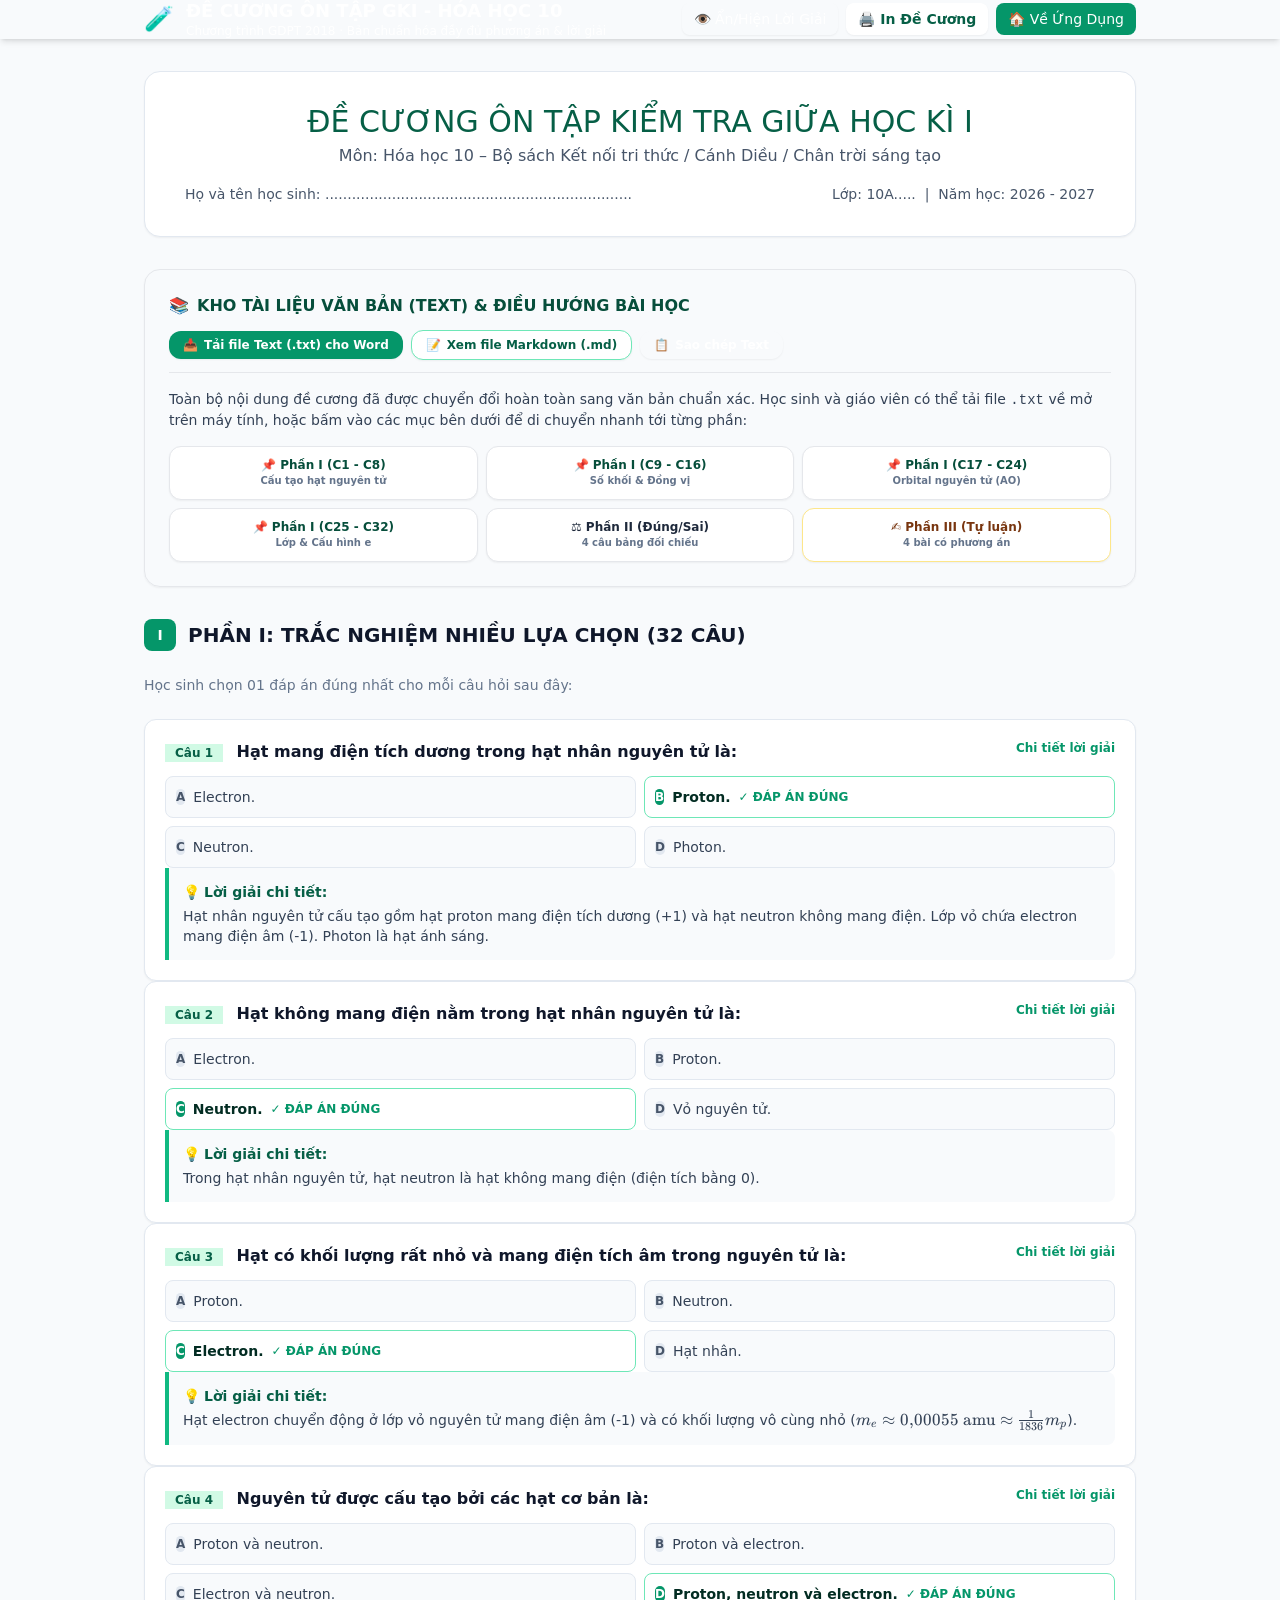
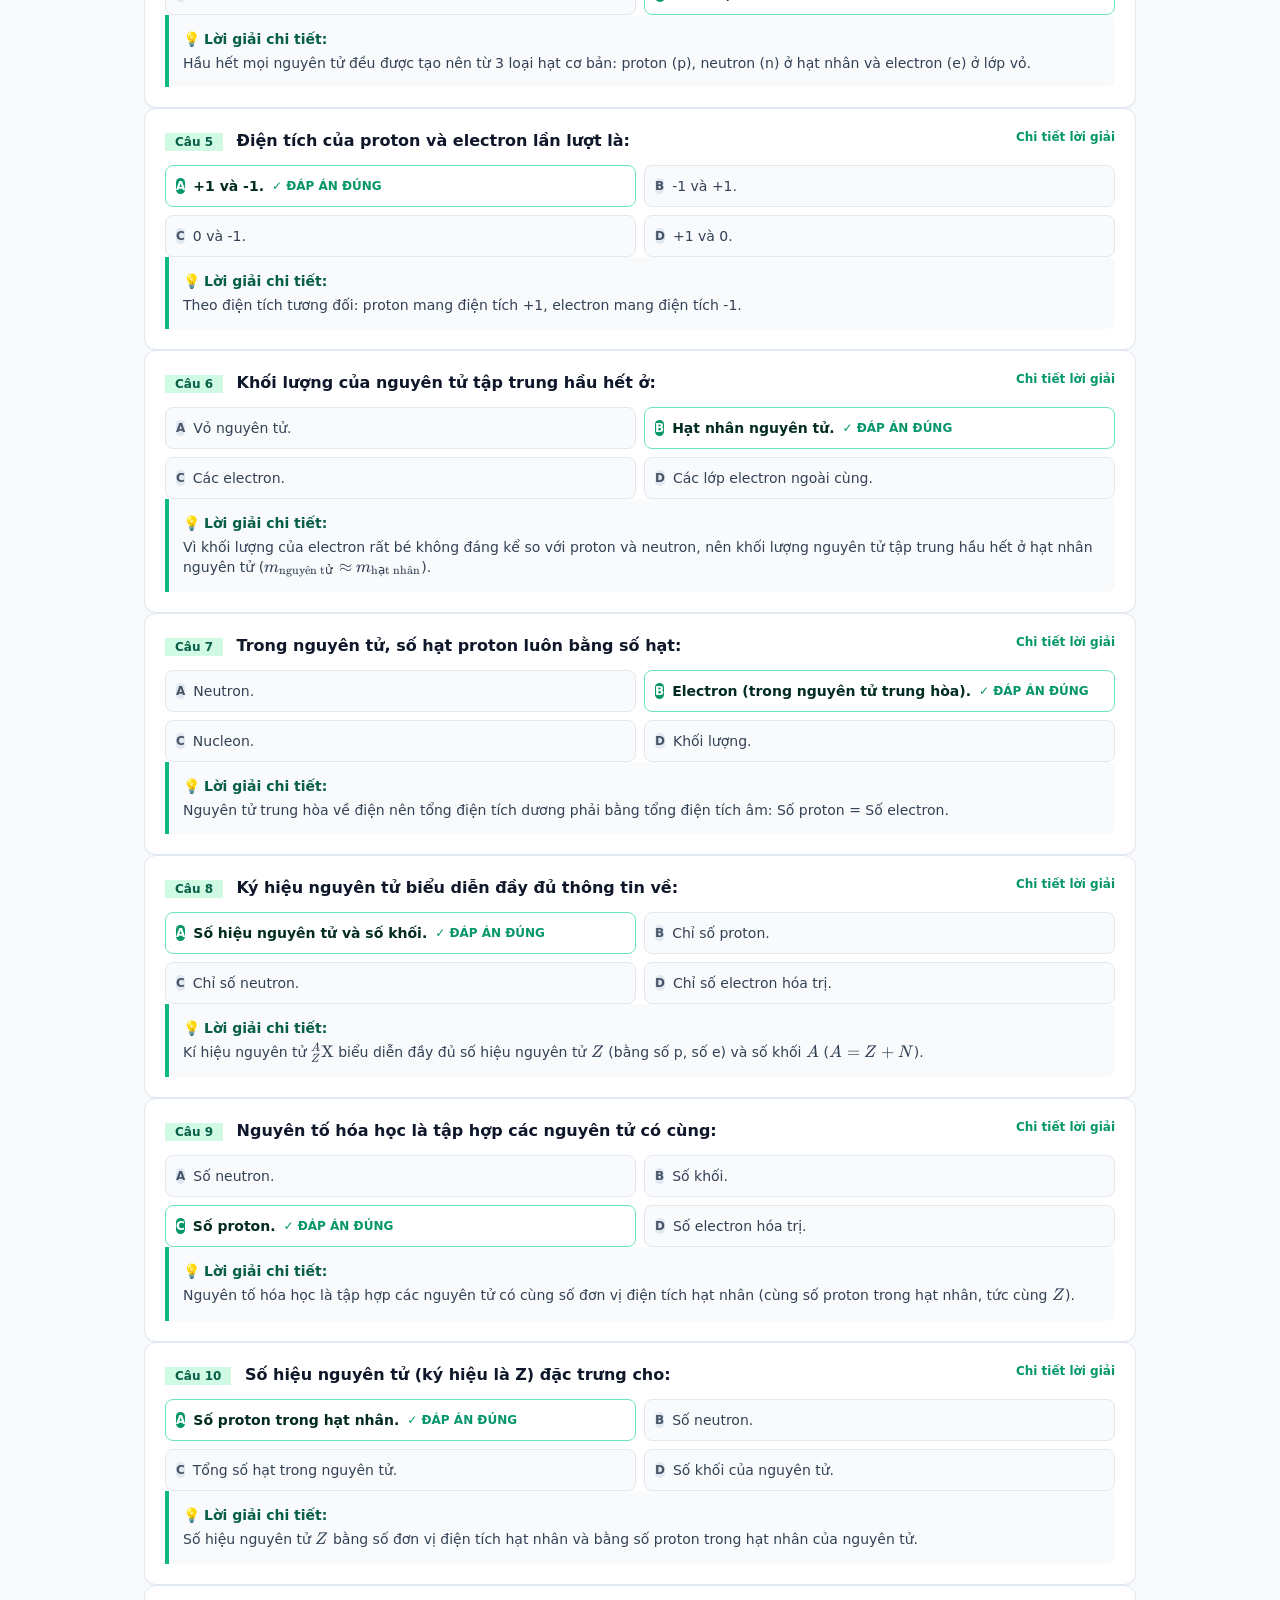
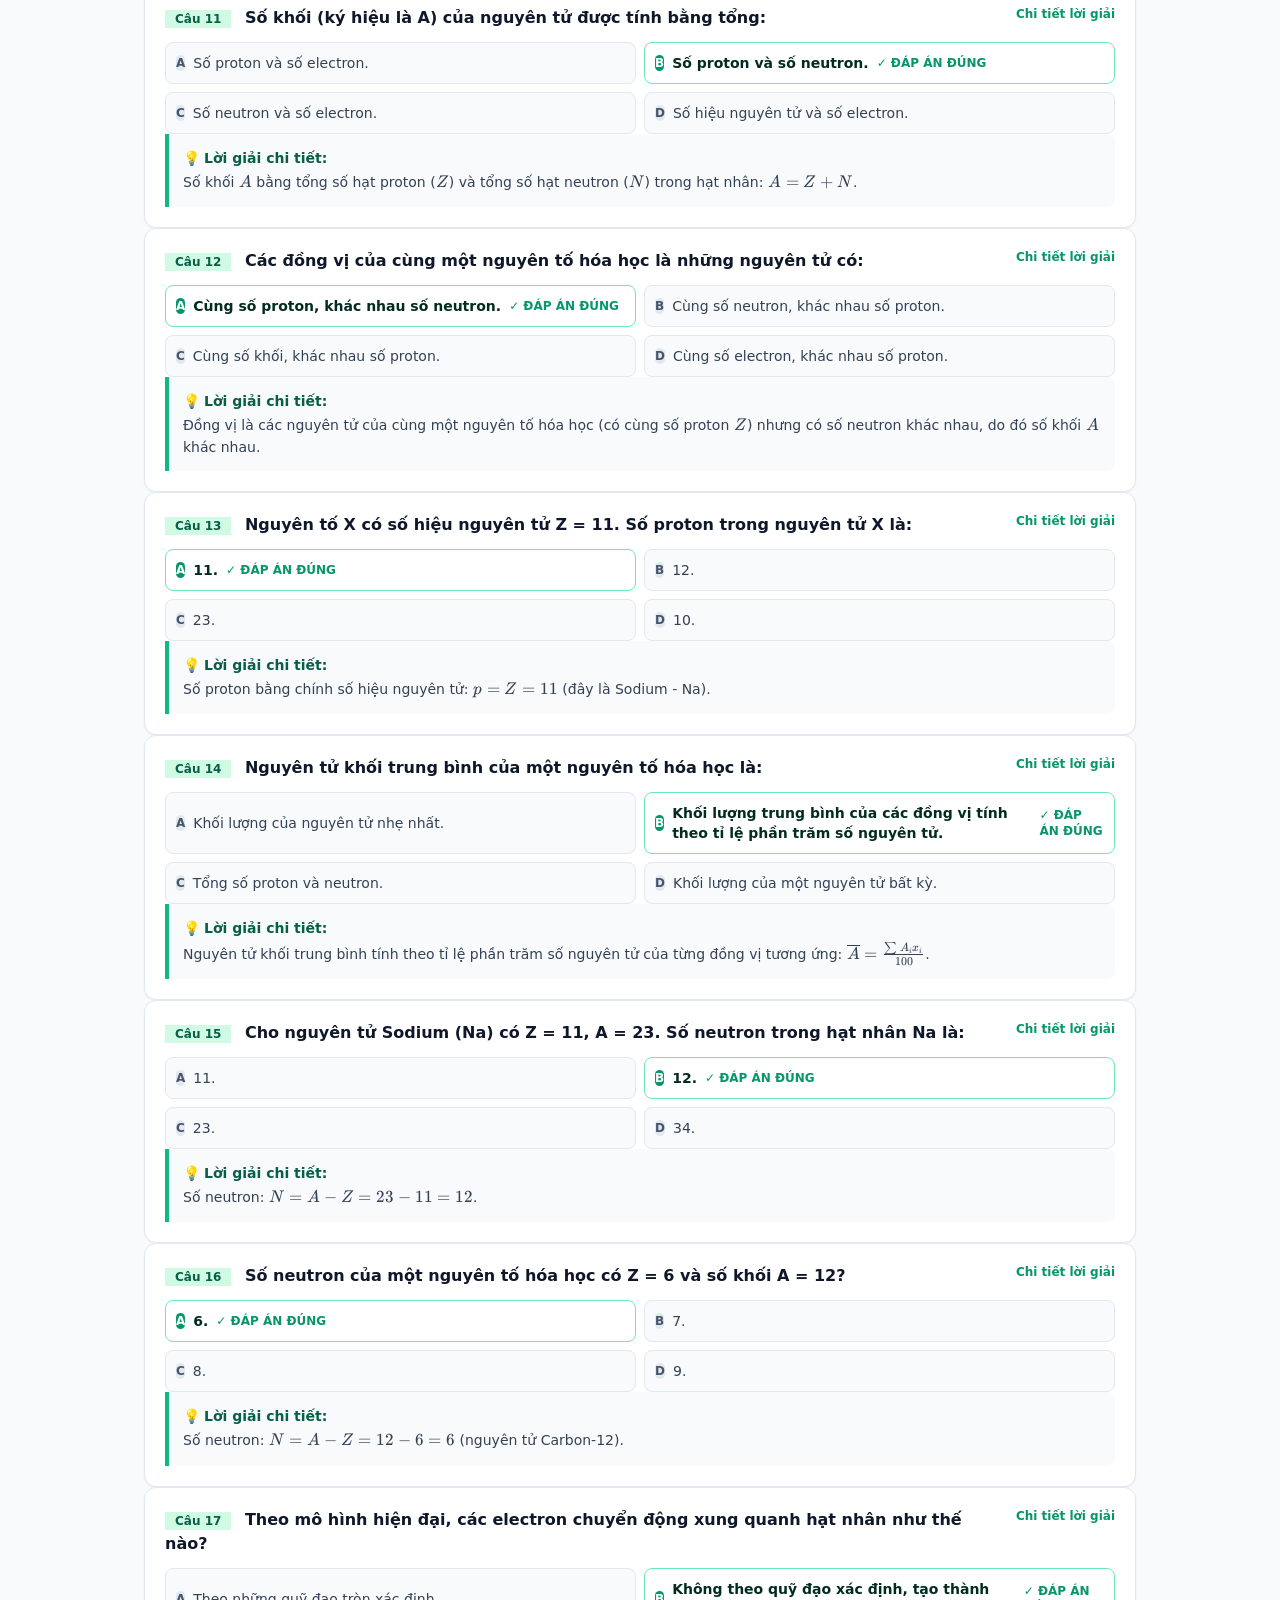
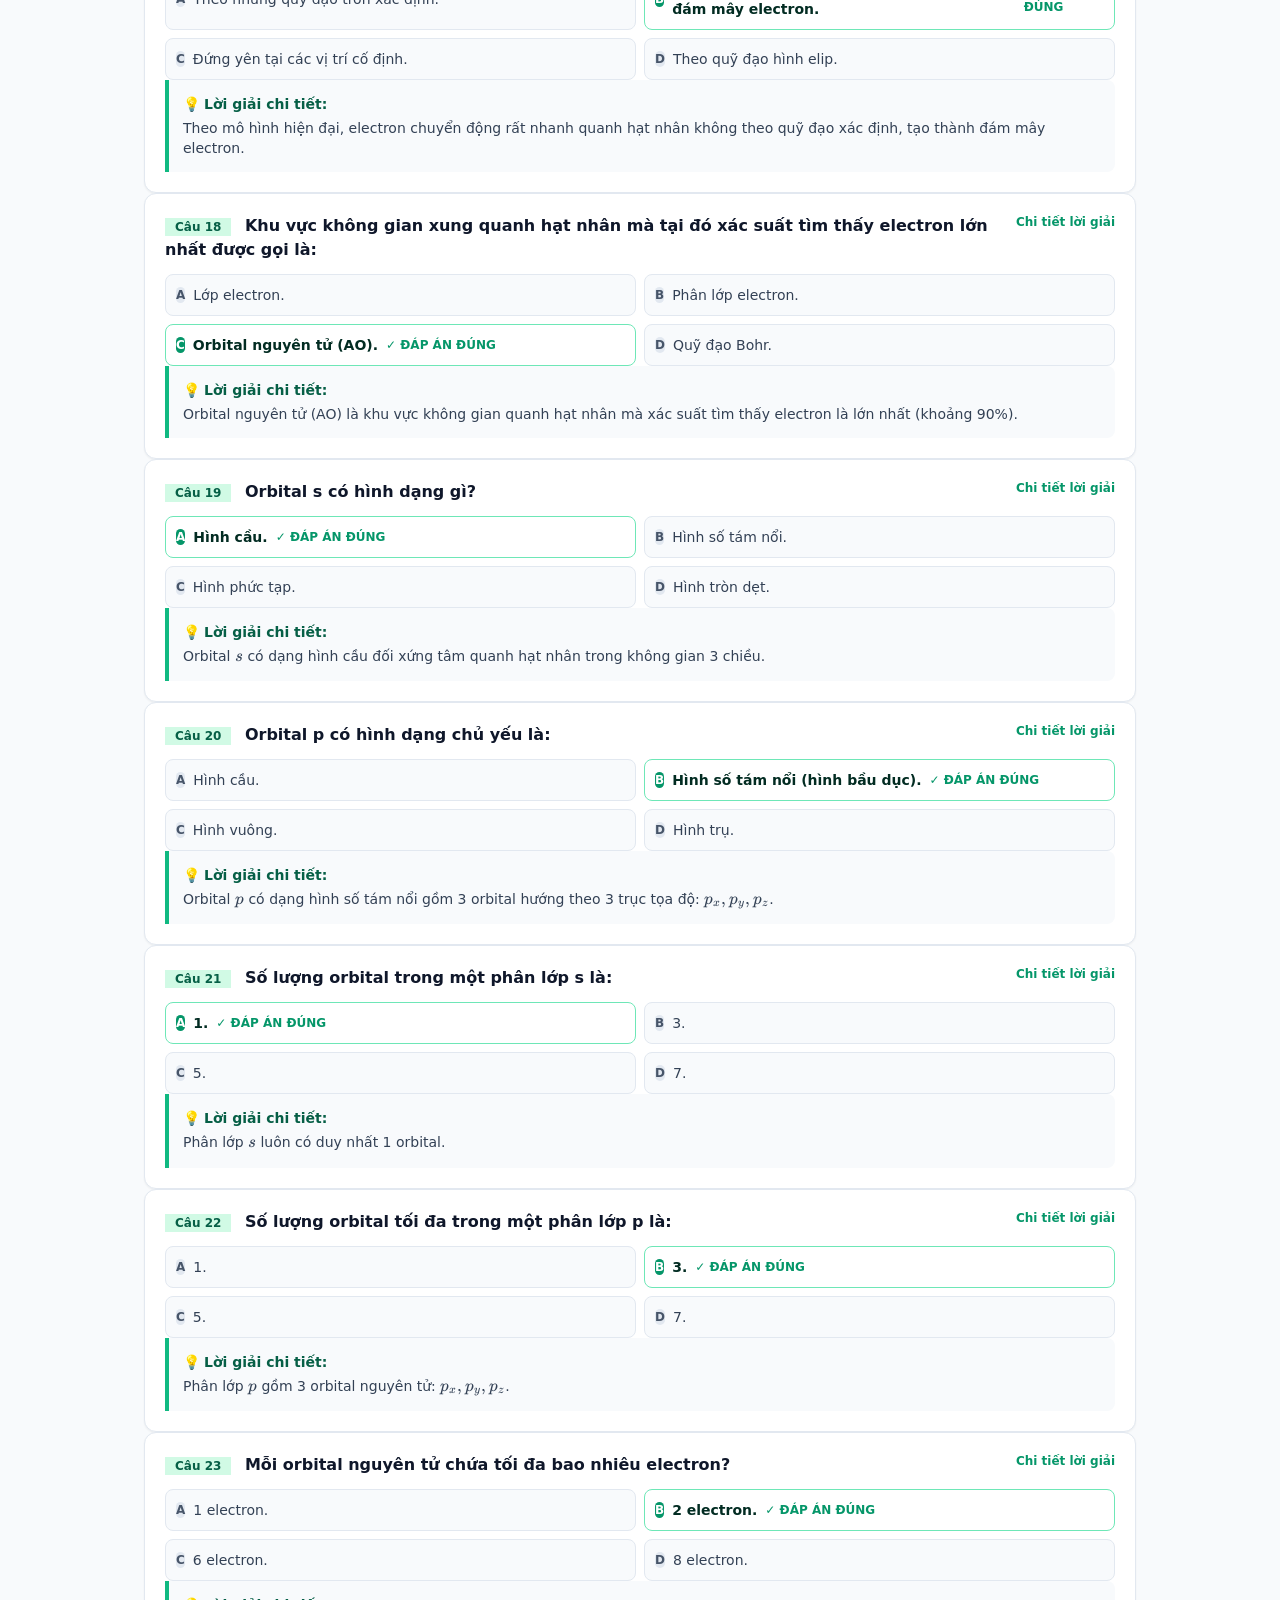
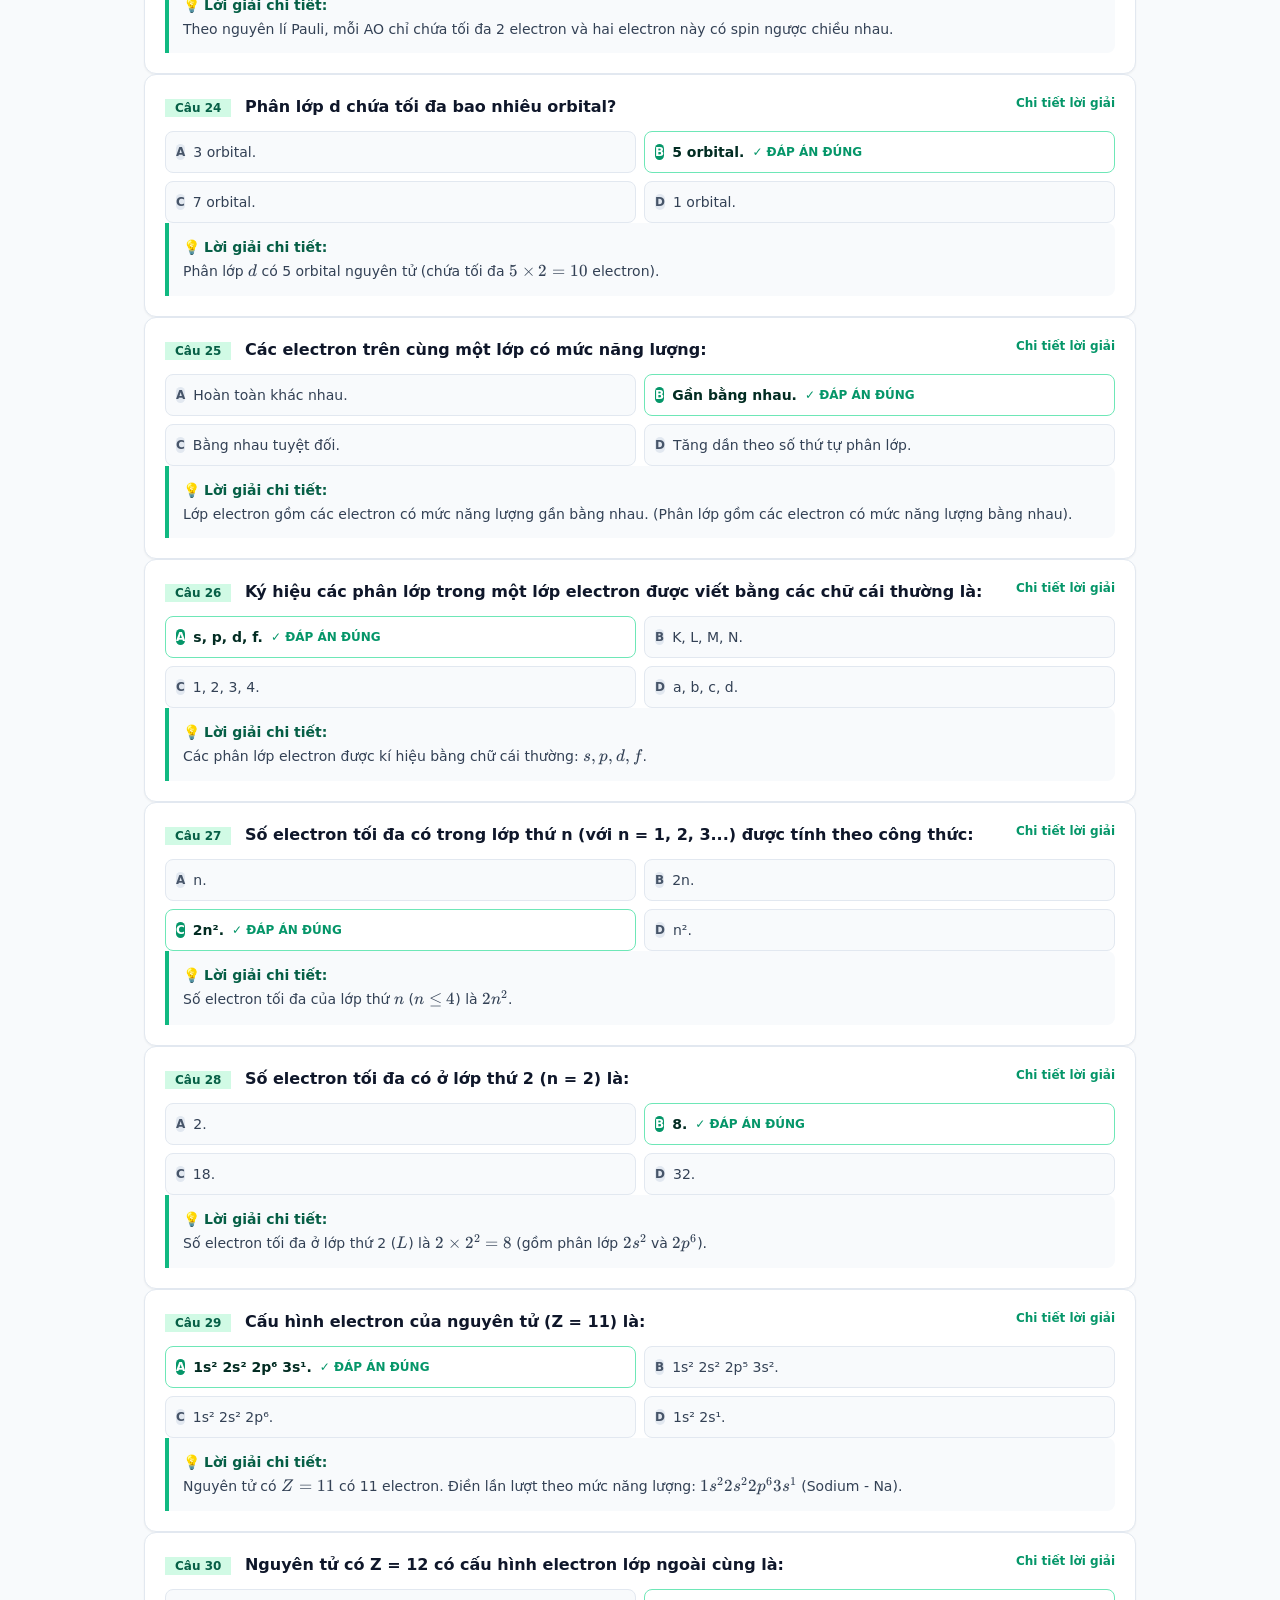
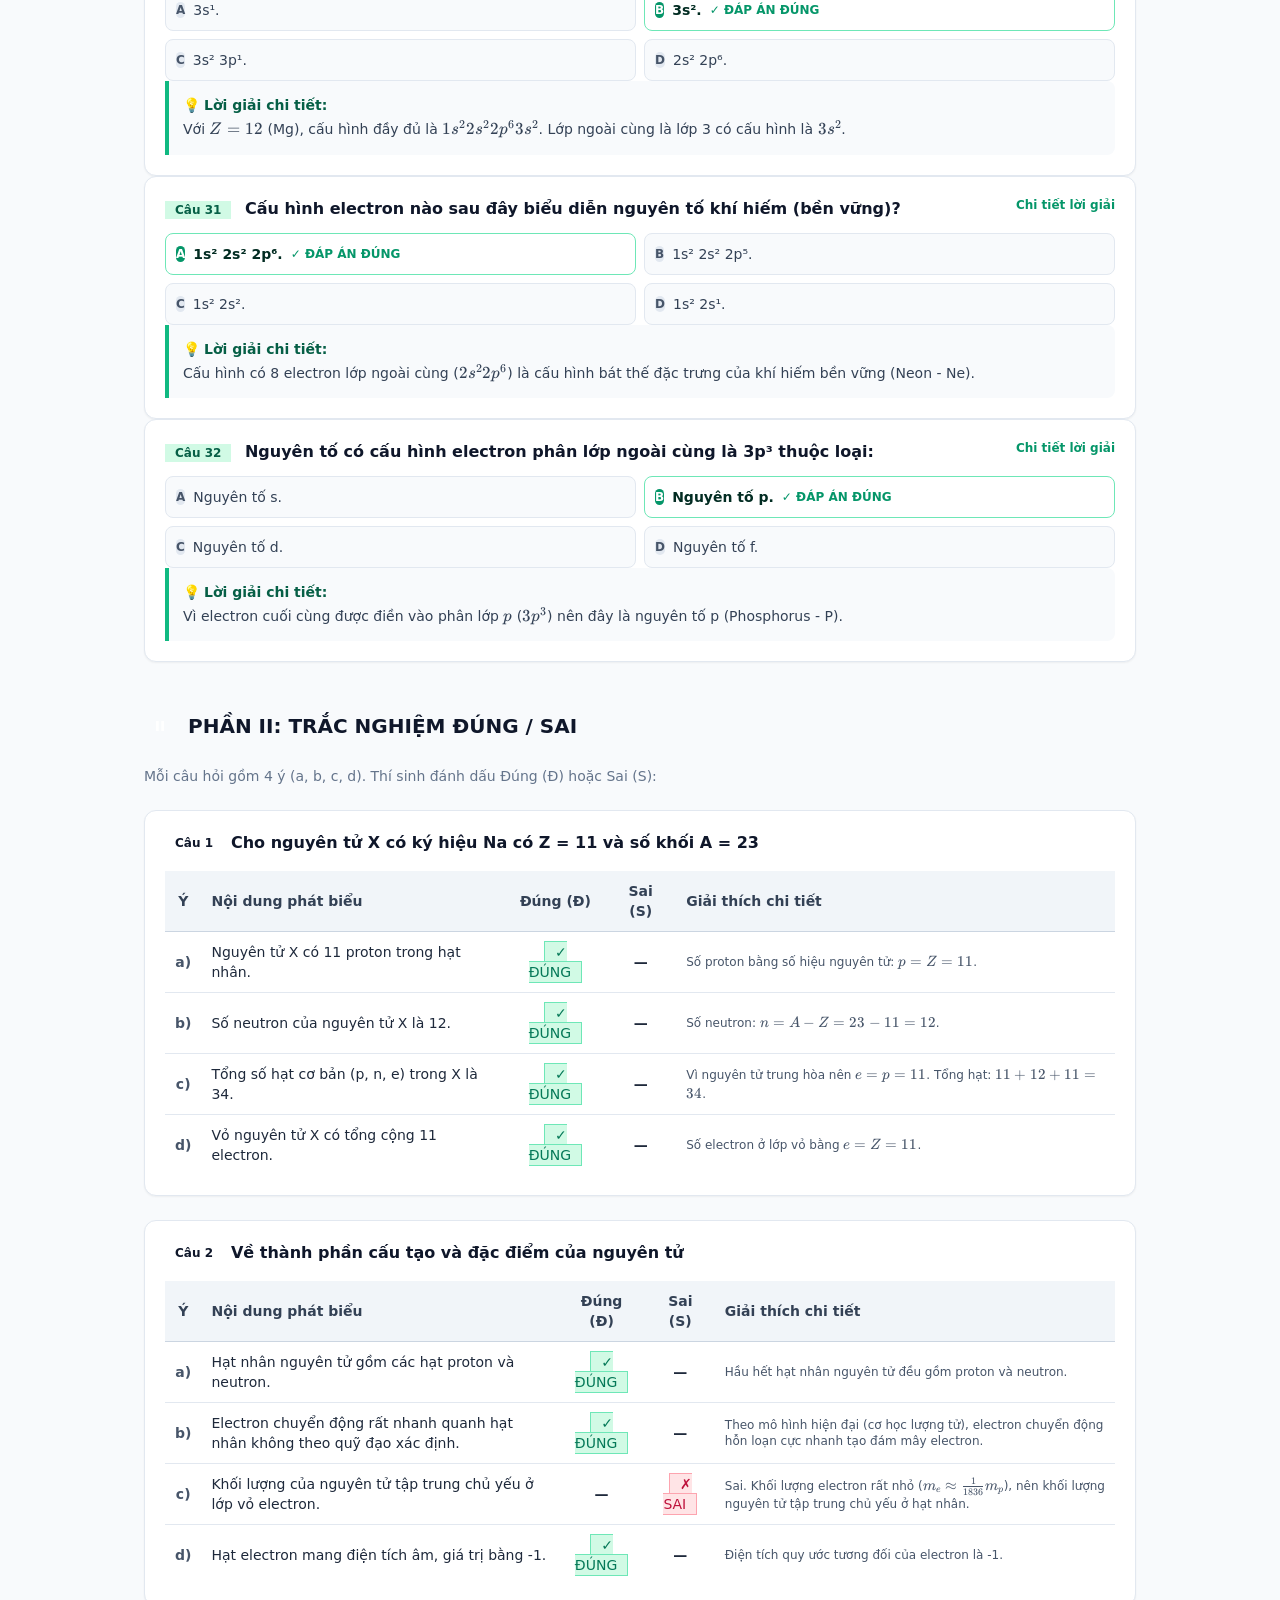
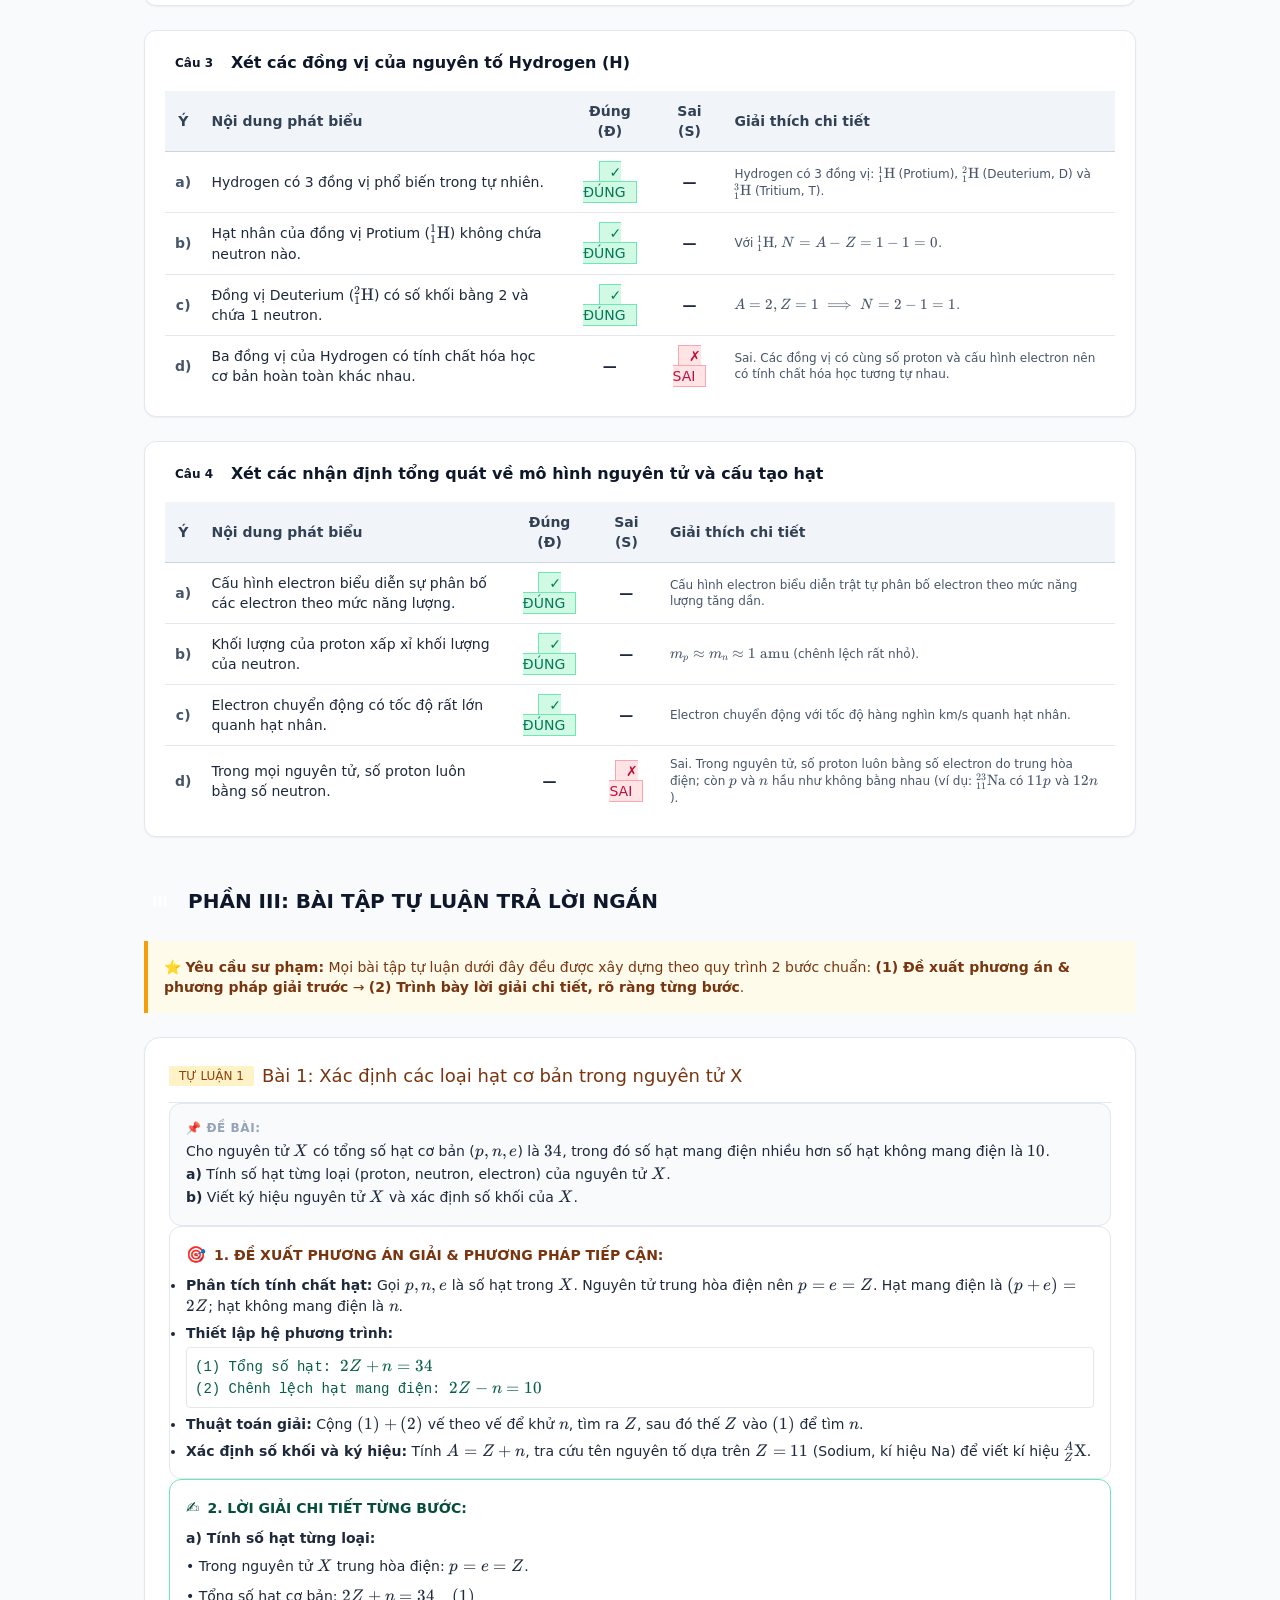
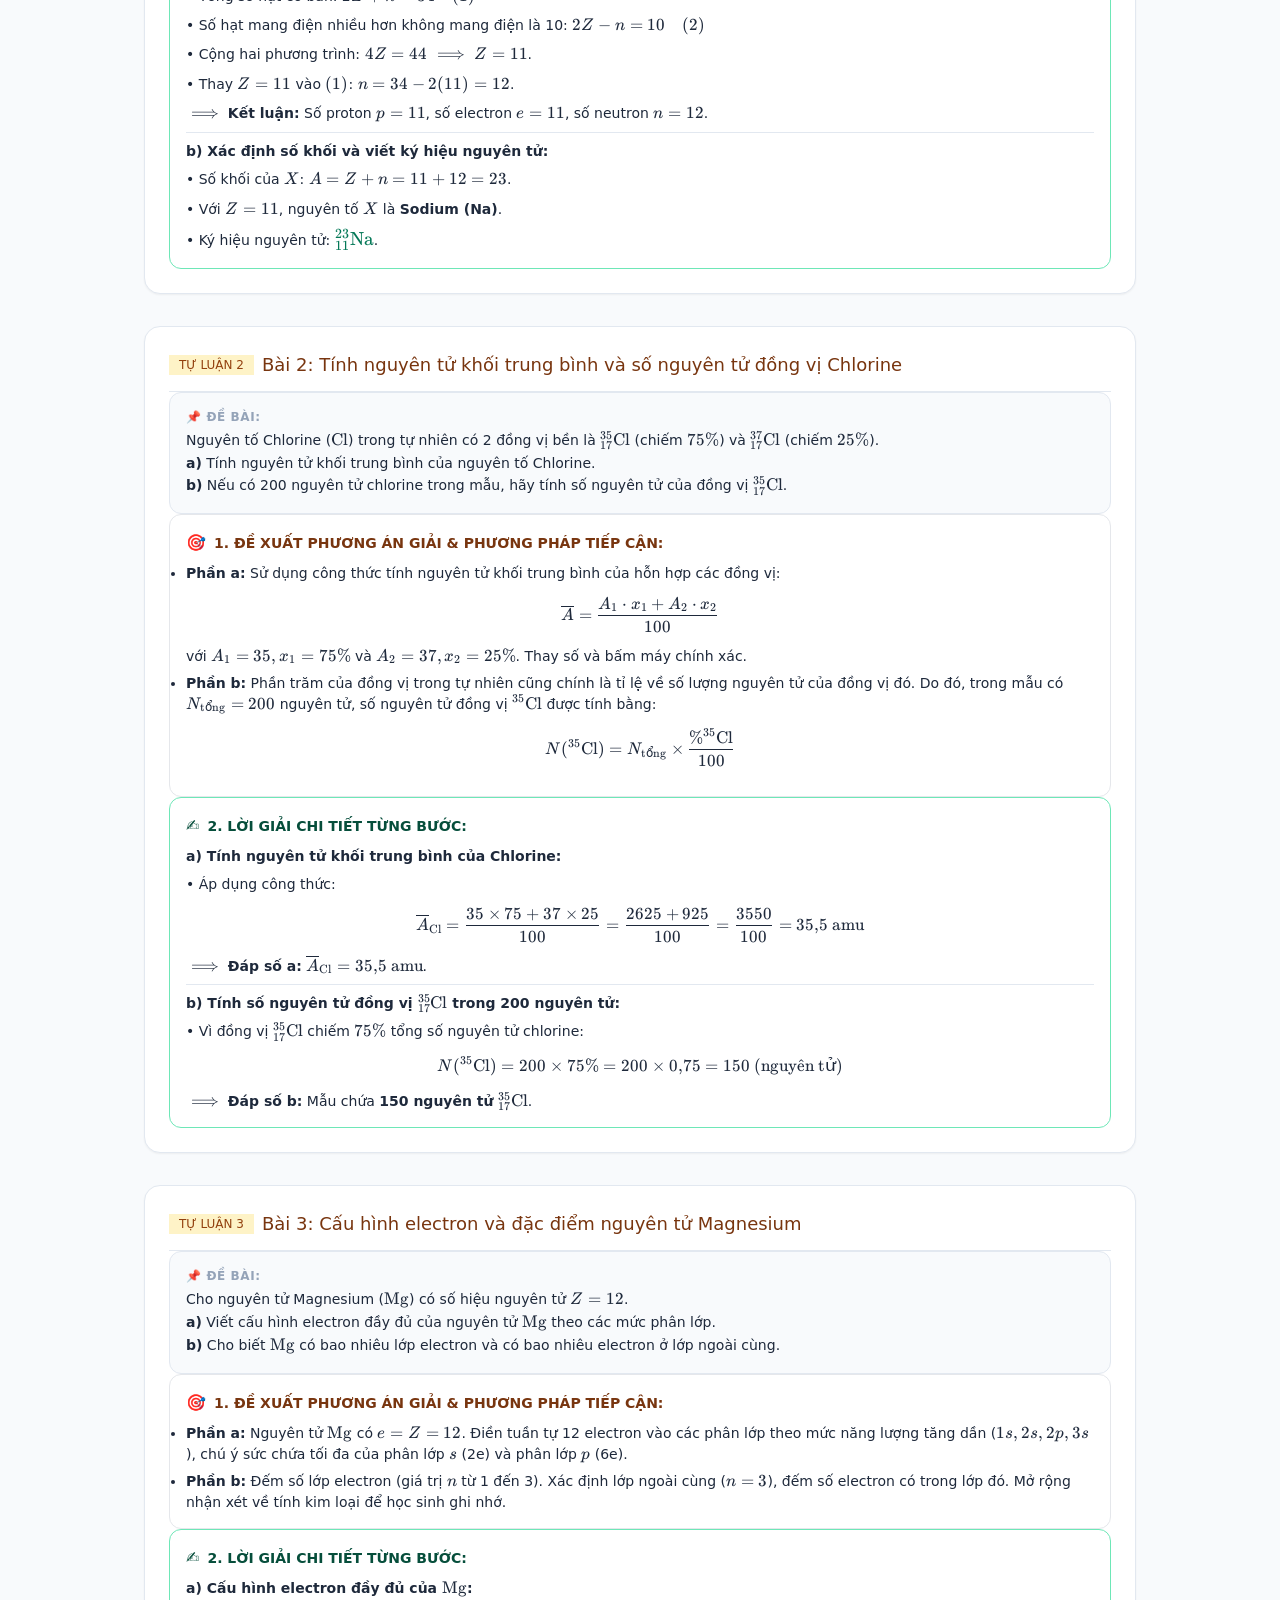
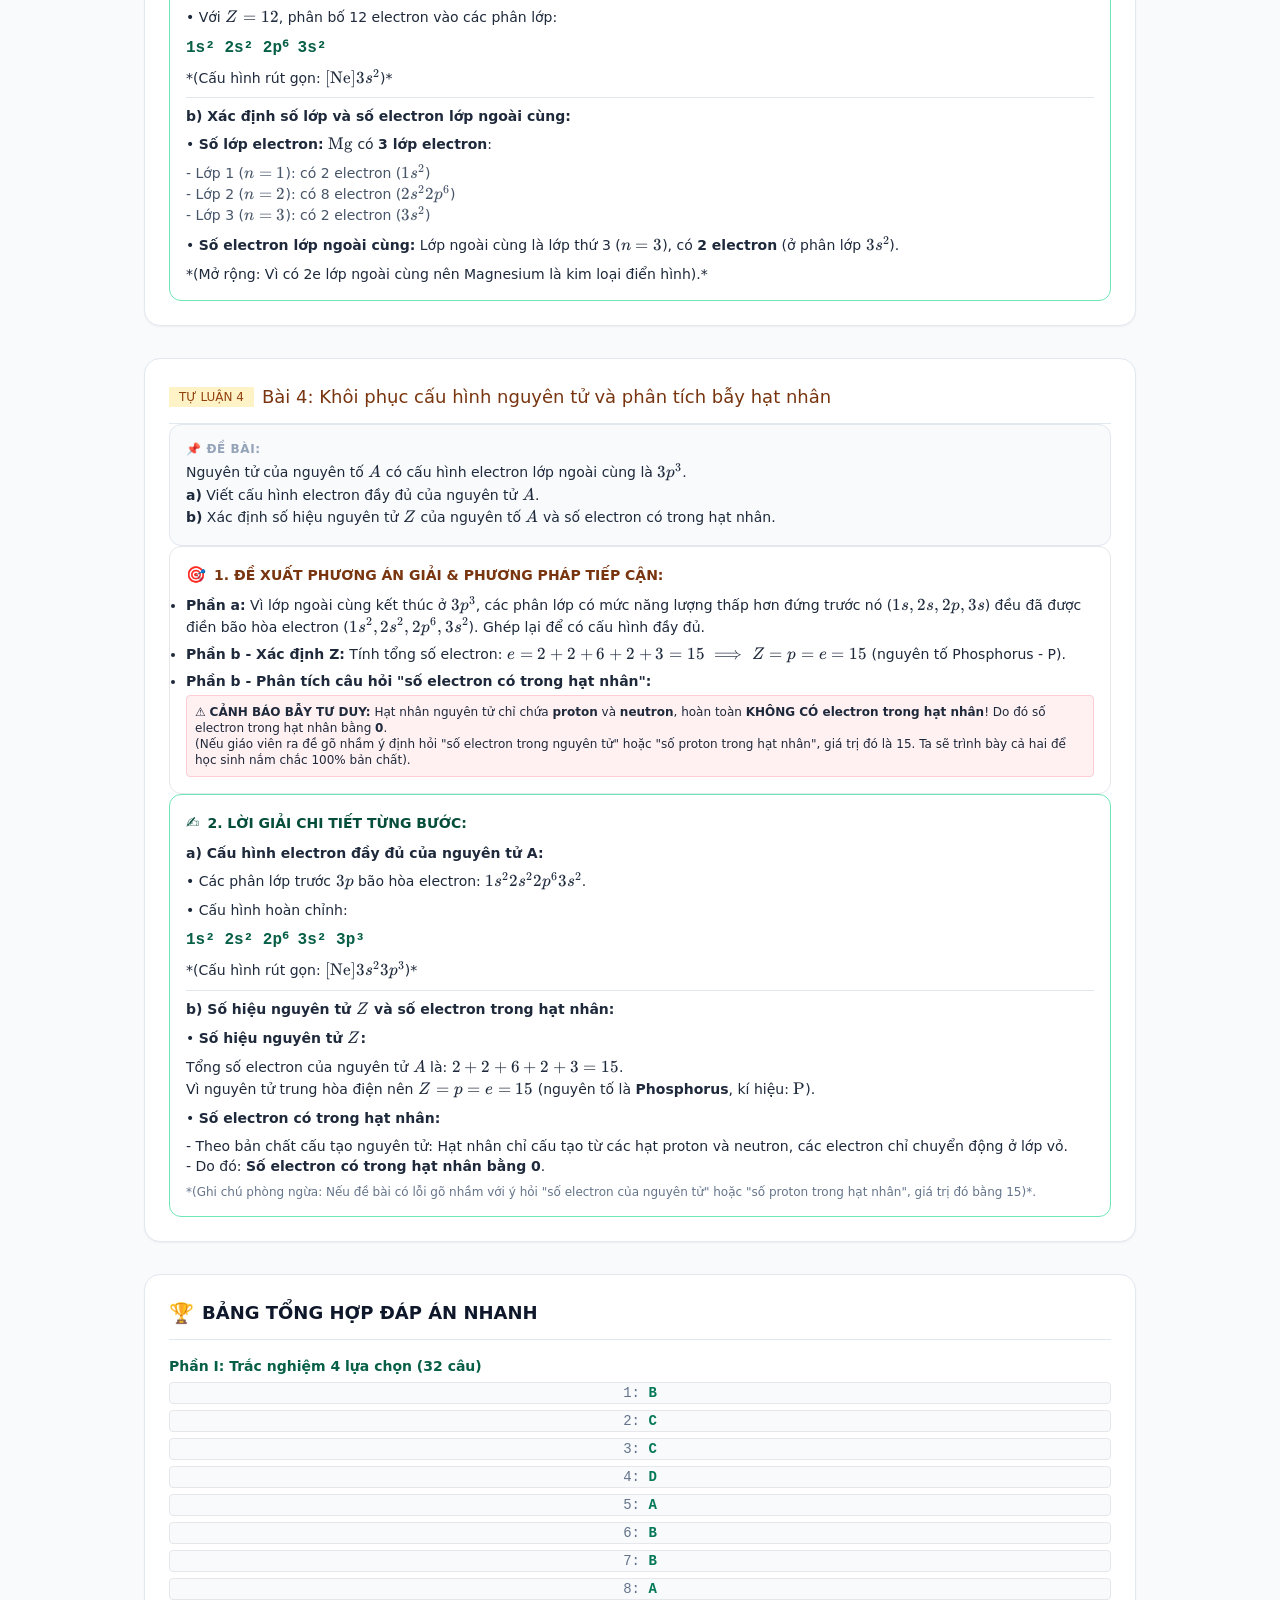
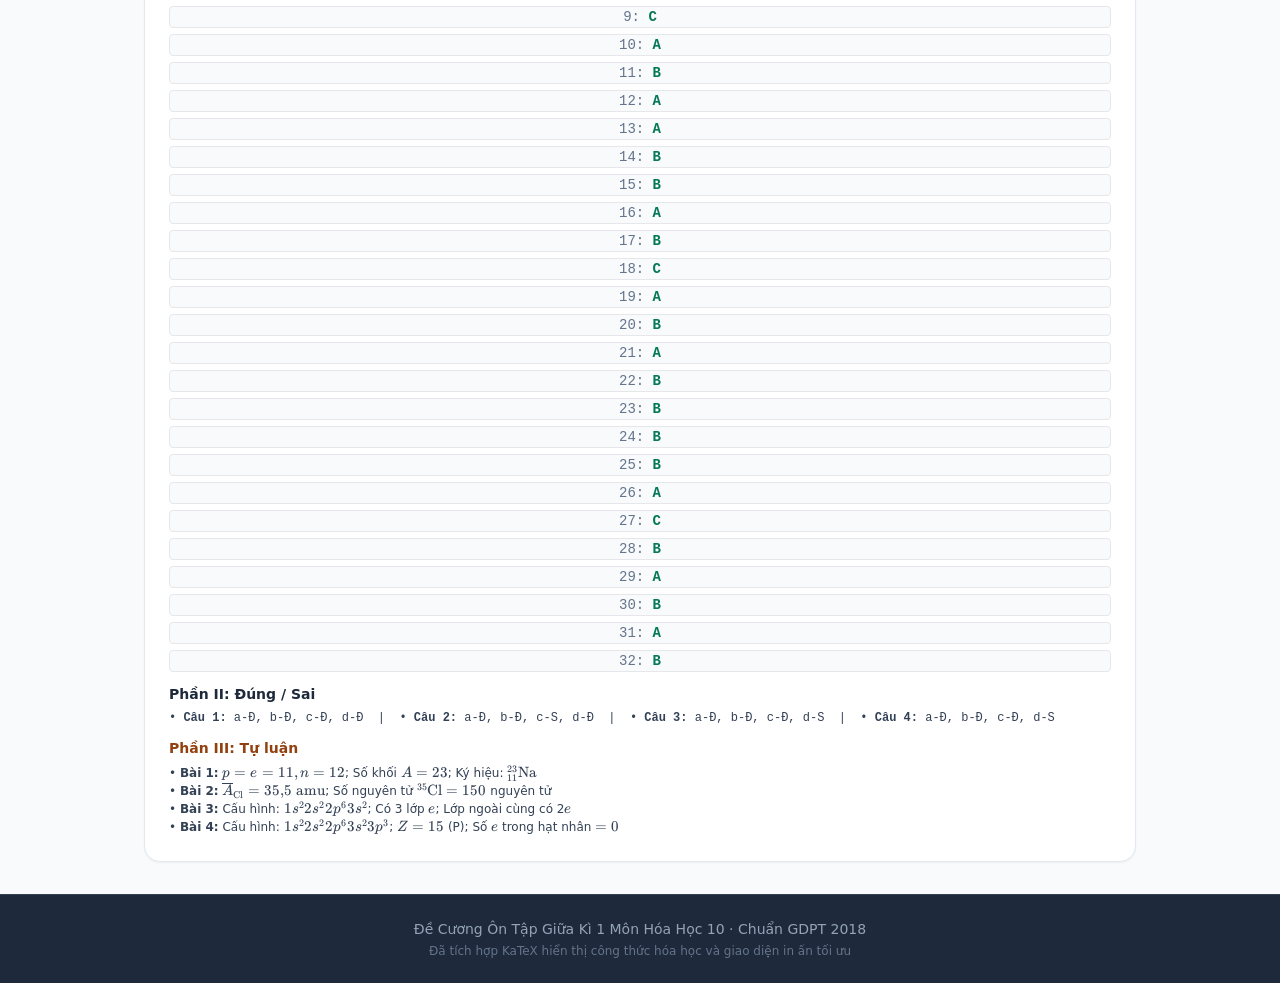
==== commit d213bd8e: "Chuyen doi va thay the toan bo anh bang he thong file text chuan hoa va hop ly" ====
--- a/de-cuong-on-tap-gki.html
+++ b/de-cuong-on-tap-gki.html
@@ -57,43 +57,64 @@
       </div>
     </div>
 
-    <!-- Hộp sắp xếp các trang ảnh đề cương -->
-    <section class="bg-amber-50 border border-amber-200 rounded-2xl p-5 shadow-sm no-print">
-      <div class="flex items-center space-x-2 text-amber-900 font-bold text-base mb-2">
-        <span>📑</span>
-        <h3>KẾT QUẢ KIỂM TRA & SẮP XẾP ĐÚNG THỨ TỰ 7 TRANG ĐỀ CƯƠNG GỐC</h3>
-      </div>
-      <p class="text-sm text-amber-800 mb-4">
-        Các file ảnh đã được đối chiếu liên tục nội dung và lưu trữ tuần tự trong thư mục <code>de_cuong_gki_anh/</code>:
+    <!-- Hộp công cụ File Text & Điều hướng nhanh -->
+    <section class="bg-gradient-to-r from-emerald-50 via-teal-50 to-cyan-50 border border-emerald-200 rounded-2xl p-6 shadow-sm no-print space-y-4">
+      <div class="flex flex-wrap items-center justify-between gap-3 border-b border-emerald-200/80 pb-3">
+        <div class="flex items-center space-x-2 text-emerald-900 font-bold text-base">
+          <span>📚</span>
+          <h3>KHO TÀI LIỆU VĂN BẢN (TEXT) & ĐIỀU HƯỚNG BÀI HỌC</h3>
+        </div>
+        <div class="flex flex-wrap items-center gap-2">
+          <!-- Nút tải file TXT -->
+          <a href="DE_CUONG_ON_TAP_GKI_HOA_10.txt" download="DE_CUONG_ON_TAP_GKI_HOA_10.txt"
+            class="px-3.5 py-1.5 bg-emerald-600 hover:bg-emerald-700 text-white rounded-xl font-bold text-xs shadow-sm transition flex items-center space-x-1.5">
+            <span>📥</span>
+            <span>Tải file Text (.txt) cho Word</span>
+          </a>
+          <!-- Nút xem file Markdown -->
+          <a href="DE_CUONG_ON_TAP_GKI_HOA_10_CHI_TIET.md" target="_blank"
+            class="px-3.5 py-1.5 bg-white hover:bg-slate-50 text-emerald-800 border border-emerald-300 rounded-xl font-bold text-xs shadow-sm transition flex items-center space-x-1.5">
+            <span>📝</span>
+            <span>Xem file Markdown (.md)</span>
+          </a>
+          <!-- Nút copy text -->
+          <button onclick="copyFullTextToClipboard()"
+            class="px-3.5 py-1.5 bg-teal-700 hover:bg-teal-800 text-white rounded-xl font-bold text-xs shadow-sm transition flex items-center space-x-1.5">
+            <span id="copy-icon">📋</span>
+            <span id="copy-btn-text">Sao chép Text</span>
+          </button>
+        </div>
+      </div>
+
+      <p class="text-xs sm:text-sm text-slate-700">
+        Toàn bộ nội dung đề cương đã được chuyển đổi hoàn toàn sang văn bản chuẩn xác. Học sinh và giáo viên có thể tải file <code>.txt</code> về mở trên máy tính, hoặc bấm vào các mục bên dưới để di chuyển nhanh tới từng phần:
       </p>
-      <div class="grid grid-cols-2 sm:grid-cols-4 md:grid-cols-7 gap-2 text-center text-xs font-semibold">
-        <a href="de_cuong_gki_anh/Trang_01_Phan_I_Cau_01_den_08.jpg" target="_blank" class="p-2.5 bg-white border border-amber-300 rounded-xl hover:bg-amber-100 transition shadow-sm block text-amber-900">
-          <div>📄 Trang 1</div>
-          <div class="text-[10px] text-slate-500 font-normal mt-0.5">Phần I (C1 - C8)</div>
+
+      <!-- Mục lục điều hướng dạng thẻ text -->
+      <div class="grid grid-cols-2 sm:grid-cols-3 md:grid-cols-6 gap-2 text-center text-xs font-semibold">
+        <a href="#c1" class="p-2.5 bg-white border border-emerald-200 rounded-xl hover:bg-emerald-100 hover:border-emerald-300 transition shadow-sm block text-emerald-900">
+          <div>📌 Phần I (C1 - C8)</div>
+          <div class="text-[10px] text-slate-500 font-normal mt-0.5">Cấu tạo hạt nguyên tử</div>
         </a>
-        <a href="de_cuong_gki_anh/Trang_02_Phan_I_Cau_08_den_16.jpg" target="_blank" class="p-2.5 bg-white border border-amber-300 rounded-xl hover:bg-amber-100 transition shadow-sm block text-amber-900">
-          <div>📄 Trang 2</div>
-          <div class="text-[10px] text-slate-500 font-normal mt-0.5">Phần I (C8 - C16)</div>
+        <a href="#c9" class="p-2.5 bg-white border border-emerald-200 rounded-xl hover:bg-emerald-100 hover:border-emerald-300 transition shadow-sm block text-emerald-900">
+          <div>📌 Phần I (C9 - C16)</div>
+          <div class="text-[10px] text-slate-500 font-normal mt-0.5">Số khối & Đồng vị</div>
         </a>
-        <a href="de_cuong_gki_anh/Trang_03_Phan_I_Cau_16_den_24.jpg" target="_blank" class="p-2.5 bg-white border border-amber-300 rounded-xl hover:bg-amber-100 transition shadow-sm block text-amber-900">
-          <div>📄 Trang 3</div>
-          <div class="text-[10px] text-slate-500 font-normal mt-0.5">Phần I (C16 - C24)</div>
+        <a href="#c17" class="p-2.5 bg-white border border-emerald-200 rounded-xl hover:bg-emerald-100 hover:border-emerald-300 transition shadow-sm block text-emerald-900">
+          <div>📌 Phần I (C17 - C24)</div>
+          <div class="text-[10px] text-slate-500 font-normal mt-0.5">Orbital nguyên tử (AO)</div>
         </a>
-        <a href="de_cuong_gki_anh/Trang_04_Phan_I_Cau_25_den_32.jpg" target="_blank" class="p-2.5 bg-white border border-amber-300 rounded-xl hover:bg-amber-100 transition shadow-sm block text-amber-900">
-          <div>📄 Trang 4</div>
-          <div class="text-[10px] text-slate-500 font-normal mt-0.5">Phần I (C25 - C32)</div>
+        <a href="#c25" class="p-2.5 bg-white border border-emerald-200 rounded-xl hover:bg-emerald-100 hover:border-emerald-300 transition shadow-sm block text-emerald-900">
+          <div>📌 Phần I (C25 - C32)</div>
+          <div class="text-[10px] text-slate-500 font-normal mt-0.5">Lớp & Cấu hình e</div>
         </a>
-        <a href="de_cuong_gki_anh/Trang_05_Phan_II_Dung_Sai_Cau_01_den_03.jpg" target="_blank" class="p-2.5 bg-white border border-amber-300 rounded-xl hover:bg-amber-100 transition shadow-sm block text-amber-900">
-          <div>📄 Trang 5</div>
-          <div class="text-[10px] text-slate-500 font-normal mt-0.5">Đúng/Sai (C1 - C3)</div>
+        <a href="#phan-2" class="p-2.5 bg-white border border-teal-200 rounded-xl hover:bg-teal-100 hover:border-teal-300 transition shadow-sm block text-teal-900">
+          <div>⚖️ Phần II (Đúng/Sai)</div>
+          <div class="text-[10px] text-slate-500 font-normal mt-0.5">4 câu bảng đối chiếu</div>
         </a>
-        <a href="de_cuong_gki_anh/Trang_06_Phan_II_Dung_Sai_Tiep_va_Tu_Luan_Cau_01_02.jpg" target="_blank" class="p-2.5 bg-white border border-amber-300 rounded-xl hover:bg-amber-100 transition shadow-sm block text-amber-900">
-          <div>📄 Trang 6</div>
-          <div class="text-[10px] text-slate-500 font-normal mt-0.5">Đ/S + Tự luận 1, 2</div>
-        </a>
-        <a href="de_cuong_gki_anh/Trang_07_Phan_III_Tu_Luan_Cau_02_03_04.jpg" target="_blank" class="p-2.5 bg-white border border-amber-300 rounded-xl hover:bg-amber-100 transition shadow-sm block text-amber-900">
-          <div>📄 Trang 7</div>
-          <div class="text-[10px] text-slate-500 font-normal mt-0.5">Tự luận 2, 3, 4</div>
+        <a href="#phan-3" class="p-2.5 bg-white border border-amber-200 rounded-xl hover:bg-amber-100 hover:border-amber-300 transition shadow-sm block text-amber-900">
+          <div>✍️ Phần III (Tự luận)</div>
+          <div class="text-[10px] text-slate-500 font-normal mt-0.5">4 bài có phương án</div>
         </a>
       </div>
     </section>
@@ -112,7 +133,7 @@
     </section>
 
     <!-- Phần II: Đúng Sai -->
-    <section class="space-y-6 pt-4">
+    <section id="phan-2" class="space-y-6 pt-4 scroll-mt-20">
       <div class="flex items-center space-x-3 border-b-2 border-slate-300 pb-2">
         <span class="w-8 h-8 rounded-lg bg-teal-600 text-white flex items-center justify-center font-bold text-sm">II</span>
         <h3 class="text-xl font-bold text-slate-900">PHẦN II: TRẮC NGHIỆM ĐÚNG / SAI</h3>
@@ -125,7 +146,7 @@
     </section>
 
     <!-- Phần III: Tự Luận -->
-    <section class="space-y-6 pt-4">
+    <section id="phan-3" class="space-y-6 pt-4 scroll-mt-20">
       <div class="flex items-center space-x-3 border-b-2 border-slate-300 pb-2">
         <span class="w-8 h-8 rounded-lg bg-amber-600 text-white flex items-center justify-center font-bold text-sm">III</span>
         <h3 class="text-xl font-bold text-slate-900">PHẦN III: BÀI TẬP TỰ LUẬN TRẢ LỜI NGẮN</h3>
@@ -137,6 +158,74 @@
 
       <div class="space-y-8" id="essay-container">
         <!-- Các câu tự luận -->
+      </div>
+    </section>
+
+    <!-- Bảng tổng hợp đáp án nhanh -->
+    <section id="dap-an-nhanh" class="bg-white rounded-2xl border border-slate-200 p-6 shadow-sm space-y-4 scroll-mt-20">
+      <div class="flex items-center space-x-2 border-b border-slate-200 pb-3">
+        <span class="text-xl">🏆</span>
+        <h3 class="text-lg font-bold text-slate-900">BẢNG TỔNG HỢP ĐÁP ÁN NHANH</h3>
+      </div>
+
+      <div class="space-y-3 text-xs sm:text-sm">
+        <div>
+          <h4 class="font-bold text-emerald-800 mb-1.5">Phần I: Trắc nghiệm 4 lựa chọn (32 câu)</h4>
+          <div class="grid grid-cols-4 sm:grid-cols-8 gap-1.5 text-center font-mono">
+            <div class="p-1.5 bg-slate-50 border rounded"><span class="text-slate-500">1:</span> <strong class="text-emerald-700">B</strong></div>
+            <div class="p-1.5 bg-slate-50 border rounded"><span class="text-slate-500">2:</span> <strong class="text-emerald-700">C</strong></div>
+            <div class="p-1.5 bg-slate-50 border rounded"><span class="text-slate-500">3:</span> <strong class="text-emerald-700">C</strong></div>
+            <div class="p-1.5 bg-slate-50 border rounded"><span class="text-slate-500">4:</span> <strong class="text-emerald-700">D</strong></div>
+            <div class="p-1.5 bg-slate-50 border rounded"><span class="text-slate-500">5:</span> <strong class="text-emerald-700">A</strong></div>
+            <div class="p-1.5 bg-slate-50 border rounded"><span class="text-slate-500">6:</span> <strong class="text-emerald-700">B</strong></div>
+            <div class="p-1.5 bg-slate-50 border rounded"><span class="text-slate-500">7:</span> <strong class="text-emerald-700">B</strong></div>
+            <div class="p-1.5 bg-slate-50 border rounded"><span class="text-slate-500">8:</span> <strong class="text-emerald-700">A</strong></div>
+            <div class="p-1.5 bg-slate-50 border rounded"><span class="text-slate-500">9:</span> <strong class="text-emerald-700">C</strong></div>
+            <div class="p-1.5 bg-slate-50 border rounded"><span class="text-slate-500">10:</span> <strong class="text-emerald-700">A</strong></div>
+            <div class="p-1.5 bg-slate-50 border rounded"><span class="text-slate-500">11:</span> <strong class="text-emerald-700">B</strong></div>
+            <div class="p-1.5 bg-slate-50 border rounded"><span class="text-slate-500">12:</span> <strong class="text-emerald-700">A</strong></div>
+            <div class="p-1.5 bg-slate-50 border rounded"><span class="text-slate-500">13:</span> <strong class="text-emerald-700">A</strong></div>
+            <div class="p-1.5 bg-slate-50 border rounded"><span class="text-slate-500">14:</span> <strong class="text-emerald-700">B</strong></div>
+            <div class="p-1.5 bg-slate-50 border rounded"><span class="text-slate-500">15:</span> <strong class="text-emerald-700">B</strong></div>
+            <div class="p-1.5 bg-slate-50 border rounded"><span class="text-slate-500">16:</span> <strong class="text-emerald-700">A</strong></div>
+            <div class="p-1.5 bg-slate-50 border rounded"><span class="text-slate-500">17:</span> <strong class="text-emerald-700">B</strong></div>
+            <div class="p-1.5 bg-slate-50 border rounded"><span class="text-slate-500">18:</span> <strong class="text-emerald-700">C</strong></div>
+            <div class="p-1.5 bg-slate-50 border rounded"><span class="text-slate-500">19:</span> <strong class="text-emerald-700">A</strong></div>
+            <div class="p-1.5 bg-slate-50 border rounded"><span class="text-slate-500">20:</span> <strong class="text-emerald-700">B</strong></div>
+            <div class="p-1.5 bg-slate-50 border rounded"><span class="text-slate-500">21:</span> <strong class="text-emerald-700">A</strong></div>
+            <div class="p-1.5 bg-slate-50 border rounded"><span class="text-slate-500">22:</span> <strong class="text-emerald-700">B</strong></div>
+            <div class="p-1.5 bg-slate-50 border rounded"><span class="text-slate-500">23:</span> <strong class="text-emerald-700">B</strong></div>
+            <div class="p-1.5 bg-slate-50 border rounded"><span class="text-slate-500">24:</span> <strong class="text-emerald-700">B</strong></div>
+            <div class="p-1.5 bg-slate-50 border rounded"><span class="text-slate-500">25:</span> <strong class="text-emerald-700">B</strong></div>
+            <div class="p-1.5 bg-slate-50 border rounded"><span class="text-slate-500">26:</span> <strong class="text-emerald-700">A</strong></div>
+            <div class="p-1.5 bg-slate-50 border rounded"><span class="text-slate-500">27:</span> <strong class="text-emerald-700">C</strong></div>
+            <div class="p-1.5 bg-slate-50 border rounded"><span class="text-slate-500">28:</span> <strong class="text-emerald-700">B</strong></div>
+            <div class="p-1.5 bg-slate-50 border rounded"><span class="text-slate-500">29:</span> <strong class="text-emerald-700">A</strong></div>
+            <div class="p-1.5 bg-slate-50 border rounded"><span class="text-slate-500">30:</span> <strong class="text-emerald-700">B</strong></div>
+            <div class="p-1.5 bg-slate-50 border rounded"><span class="text-slate-500">31:</span> <strong class="text-emerald-700">A</strong></div>
+            <div class="p-1.5 bg-slate-50 border rounded"><span class="text-slate-500">32:</span> <strong class="text-emerald-700">B</strong></div>
+          </div>
+        </div>
+
+        <div>
+          <h4 class="font-bold text-teal-800 mb-1.5">Phần II: Đúng / Sai</h4>
+          <p class="text-slate-700 font-mono text-xs">
+            • <strong>Câu 1:</strong> a-Đ, b-Đ, c-Đ, d-Đ &nbsp;|&nbsp;
+            • <strong>Câu 2:</strong> a-Đ, b-Đ, c-S, d-Đ &nbsp;|&nbsp;
+            • <strong>Câu 3:</strong> a-Đ, b-Đ, c-Đ, d-S &nbsp;|&nbsp;
+            • <strong>Câu 4:</strong> a-Đ, b-Đ, c-Đ, d-S
+          </p>
+        </div>
+
+        <div>
+          <h4 class="font-bold text-amber-800 mb-1.5">Phần III: Tự luận</h4>
+          <p class="text-slate-700 text-xs">
+            • <strong>Bài 1:</strong> $p = e = 11, n = 12$; Số khối $A = 23$; Ký hiệu: $^{23}_{11}\text{Na}$<br>
+            • <strong>Bài 2:</strong> $\overline{A}_{\text{Cl}} = 35{,}5\text{ amu}$; Số nguyên tử $^{35}\text{Cl} = 150$ nguyên tử<br>
+            • <strong>Bài 3:</strong> Cấu hình: $1s^2 2s^2 2p^6 3s^2$; Có 3 lớp $e$; Lớp ngoài cùng có 2$e$<br>
+            • <strong>Bài 4:</strong> Cấu hình: $1s^2 2s^2 2p^6 3s^2 3p^3$; $Z = 15$ (P); Số $e$ trong hạt nhân $= 0$
+          </p>
+        </div>
       </div>
     </section>
   </main>
@@ -574,11 +663,30 @@
       }
     ];
 
+    // Copy text function
+    async function copyFullTextToClipboard() {
+      const btn = document.getElementById('copy-btn-text');
+      const icon = document.getElementById('copy-icon');
+      try {
+        const res = await fetch('DE_CUONG_ON_TAP_GKI_HOA_10.txt');
+        const text = await res.text();
+        await navigator.clipboard.writeText(text);
+        if (btn) btn.innerText = 'Đã sao chép!';
+        if (icon) icon.innerText = '✅';
+        setTimeout(() => {
+          if (btn) btn.innerText = 'Sao chép Text';
+          if (icon) icon.innerText = '📋';
+        }, 2500);
+      } catch (err) {
+        window.open('DE_CUONG_ON_TAP_GKI_HOA_10.txt', '_blank');
+      }
+    }
+
     // Render MCQ
     function renderMCQ() {
       const container = document.getElementById('mcq-container');
       container.innerHTML = MCQ_DATA.map(q => `
-        <div class="bg-white rounded-xl shadow-sm border border-slate-200 p-5 transition hover:border-emerald-300">
+        <div id="c${q.id}" class="bg-white rounded-xl shadow-sm border border-slate-200 p-5 transition hover:border-emerald-300 scroll-mt-20">
           <div class="flex items-start justify-between gap-3">
             <div class="font-bold text-slate-900 text-base">
               <span class="inline-block px-2.5 py-0.5 bg-emerald-100 text-emerald-800 text-xs font-black rounded-md mr-2">Câu ${q.id}</span>
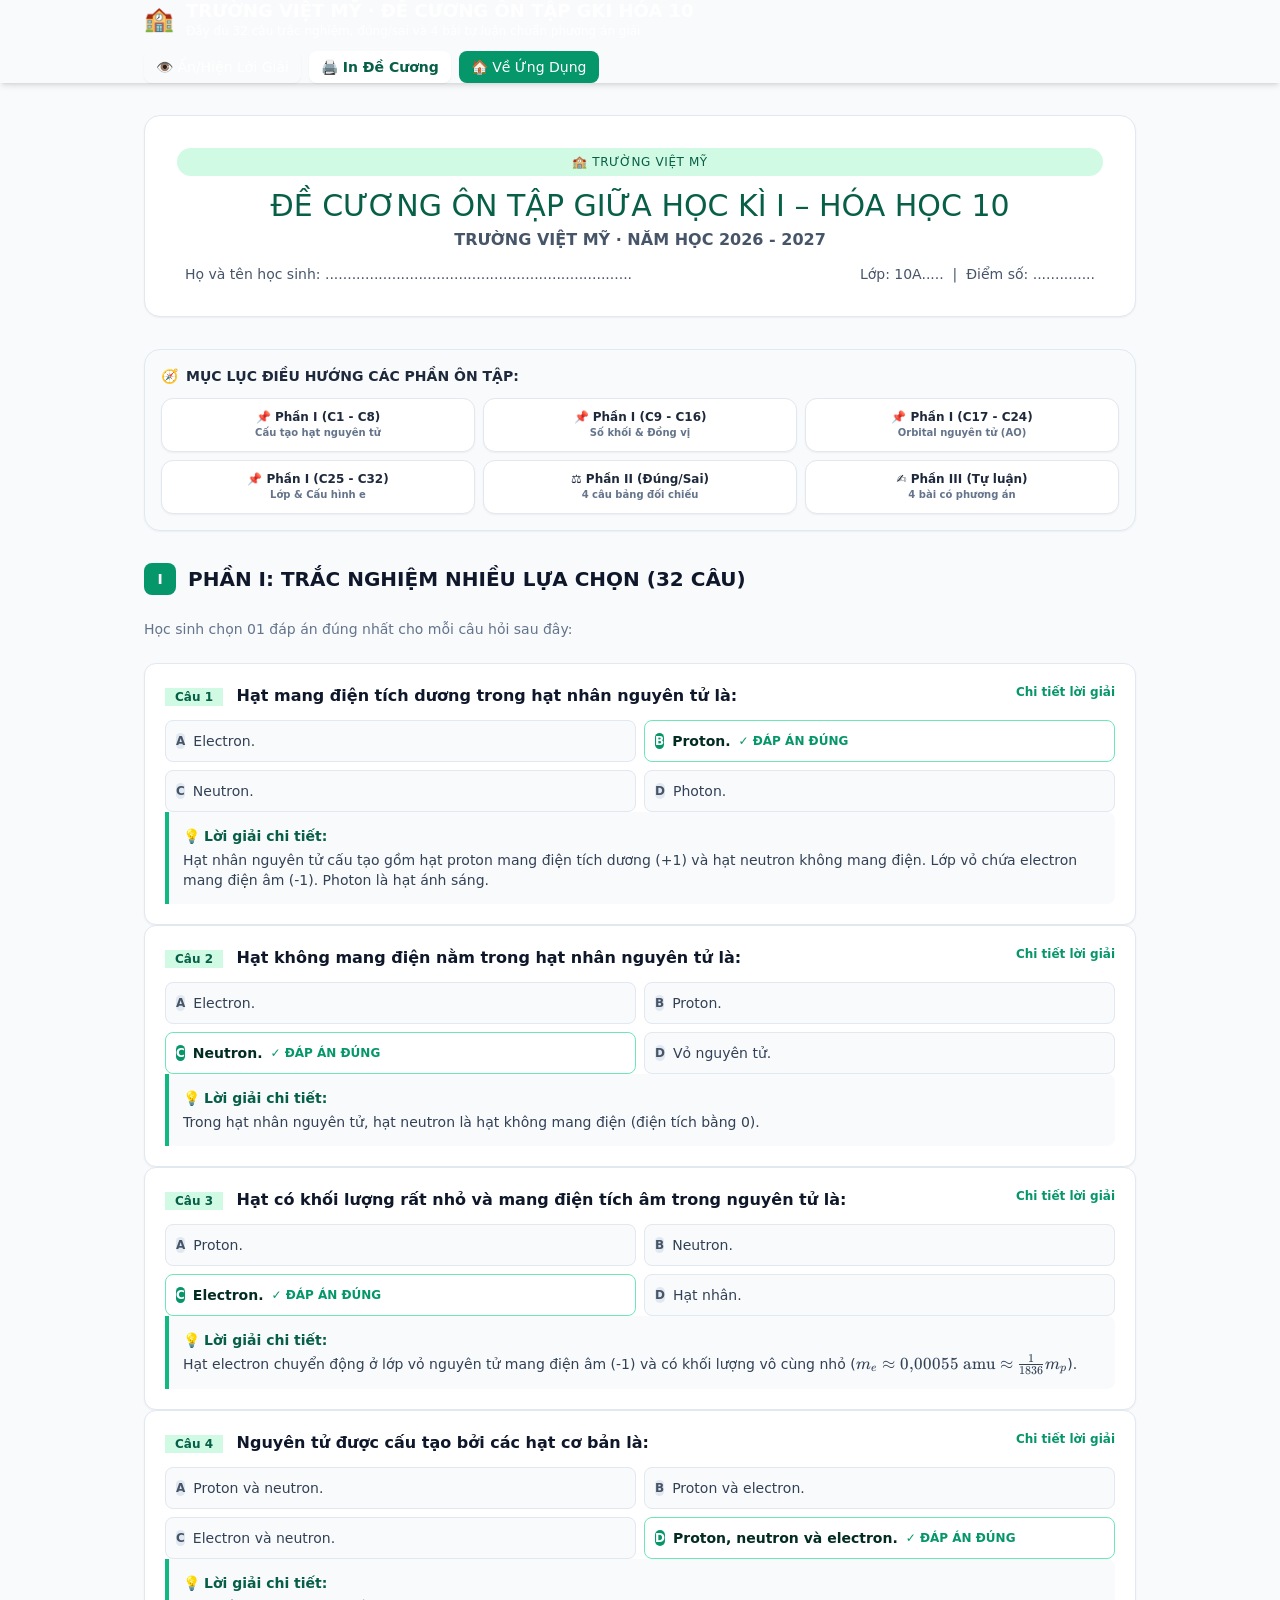
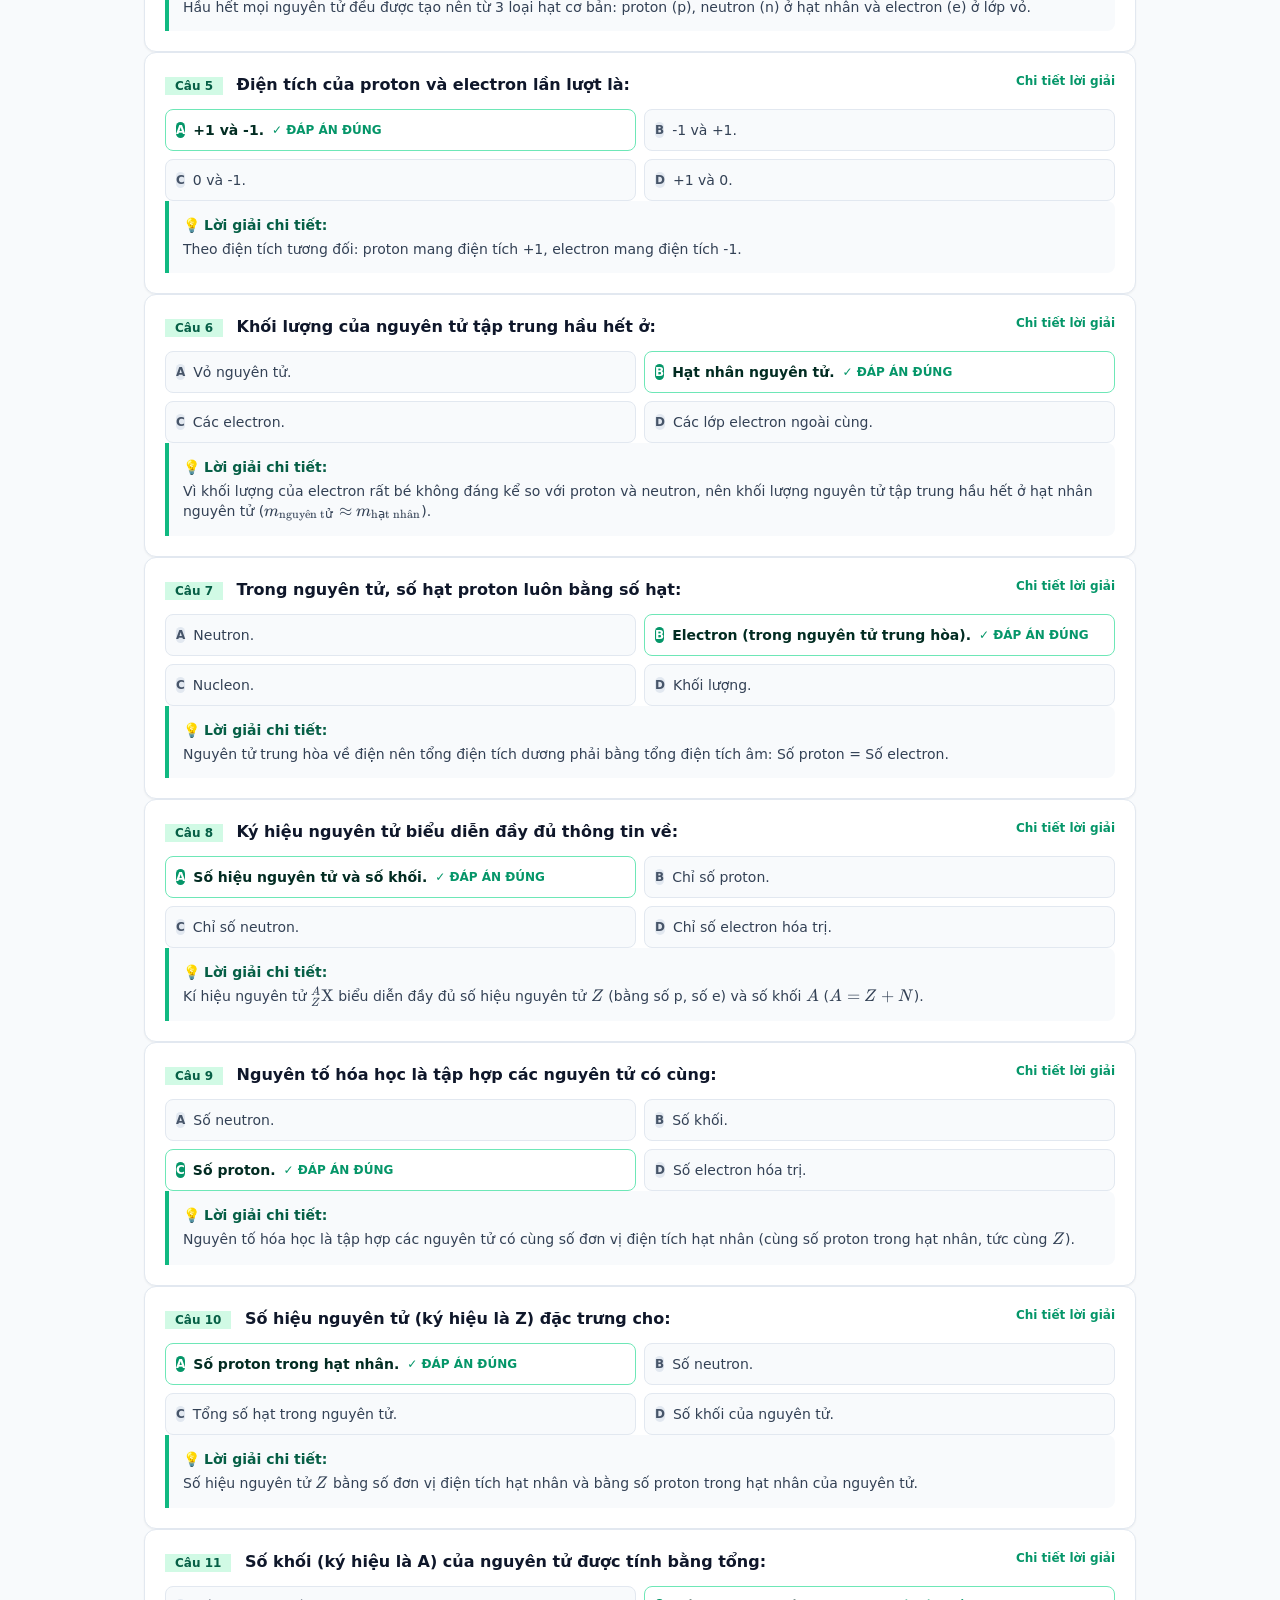
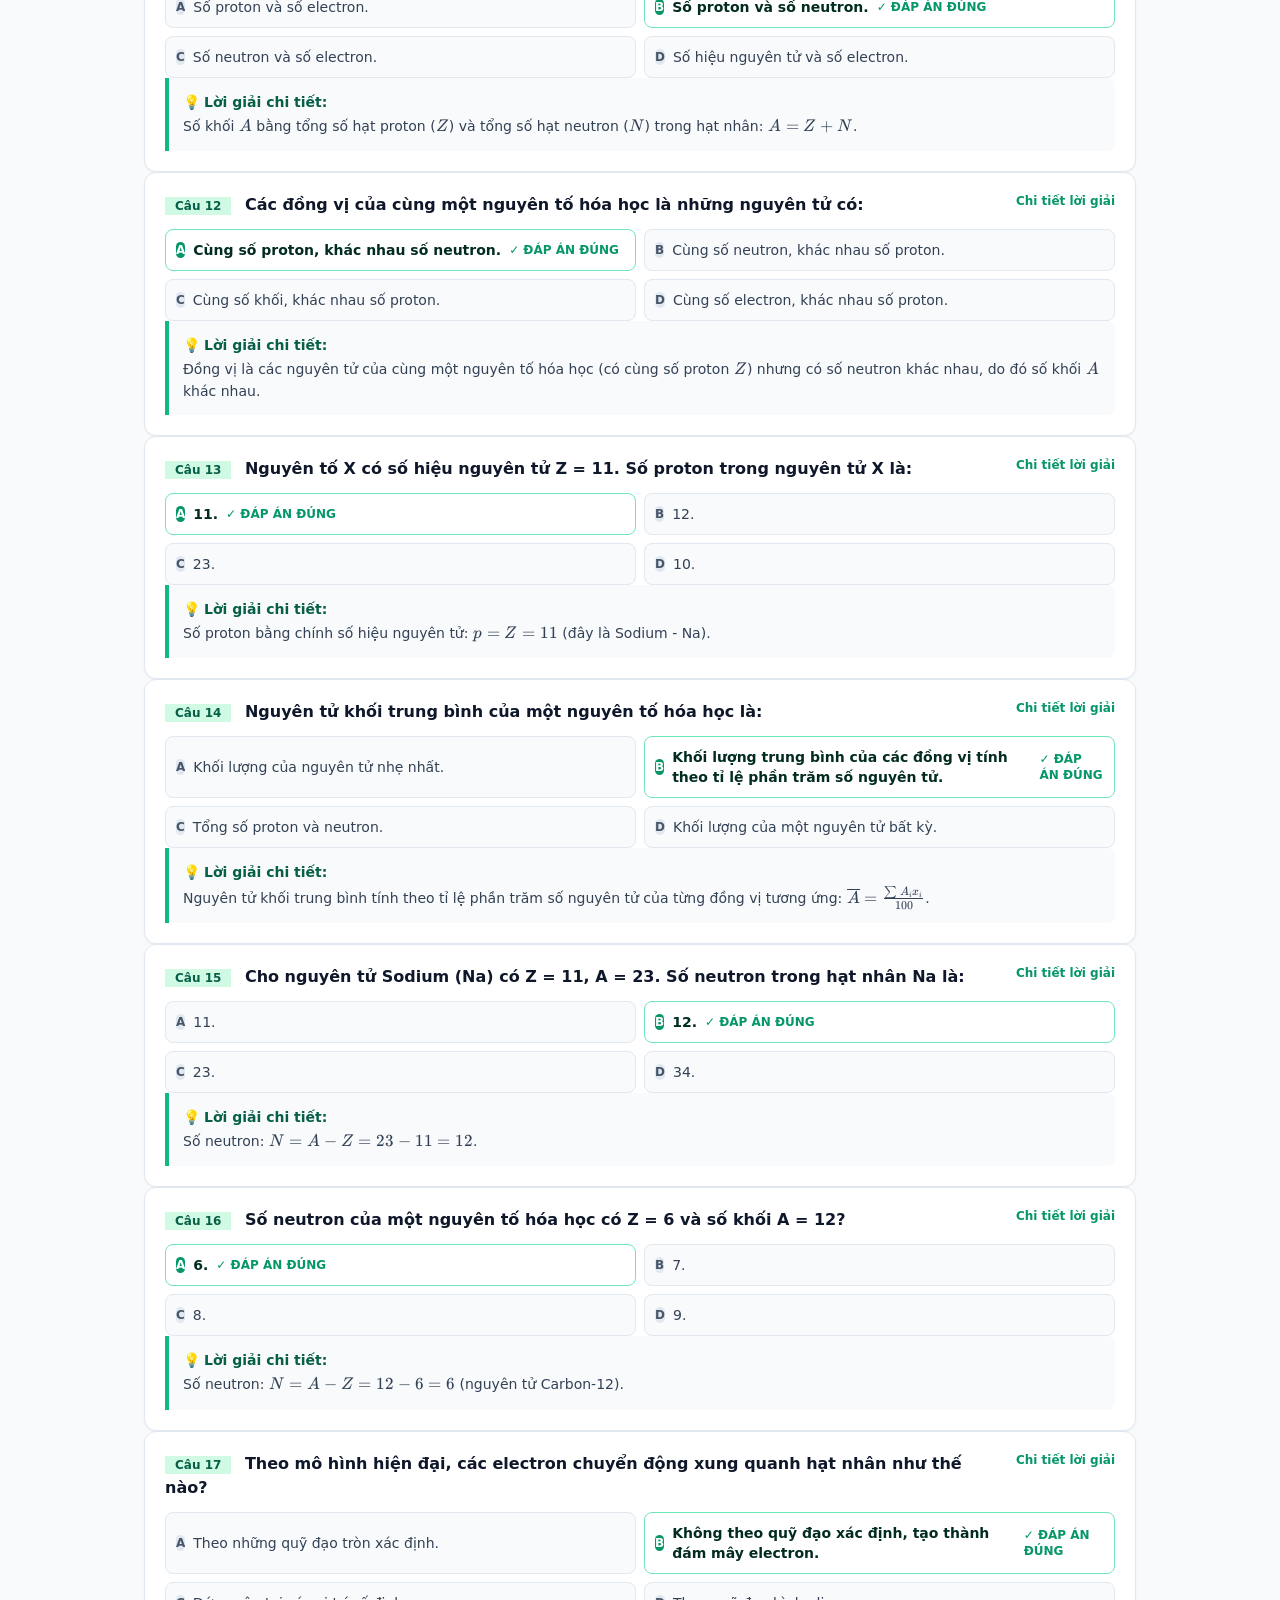
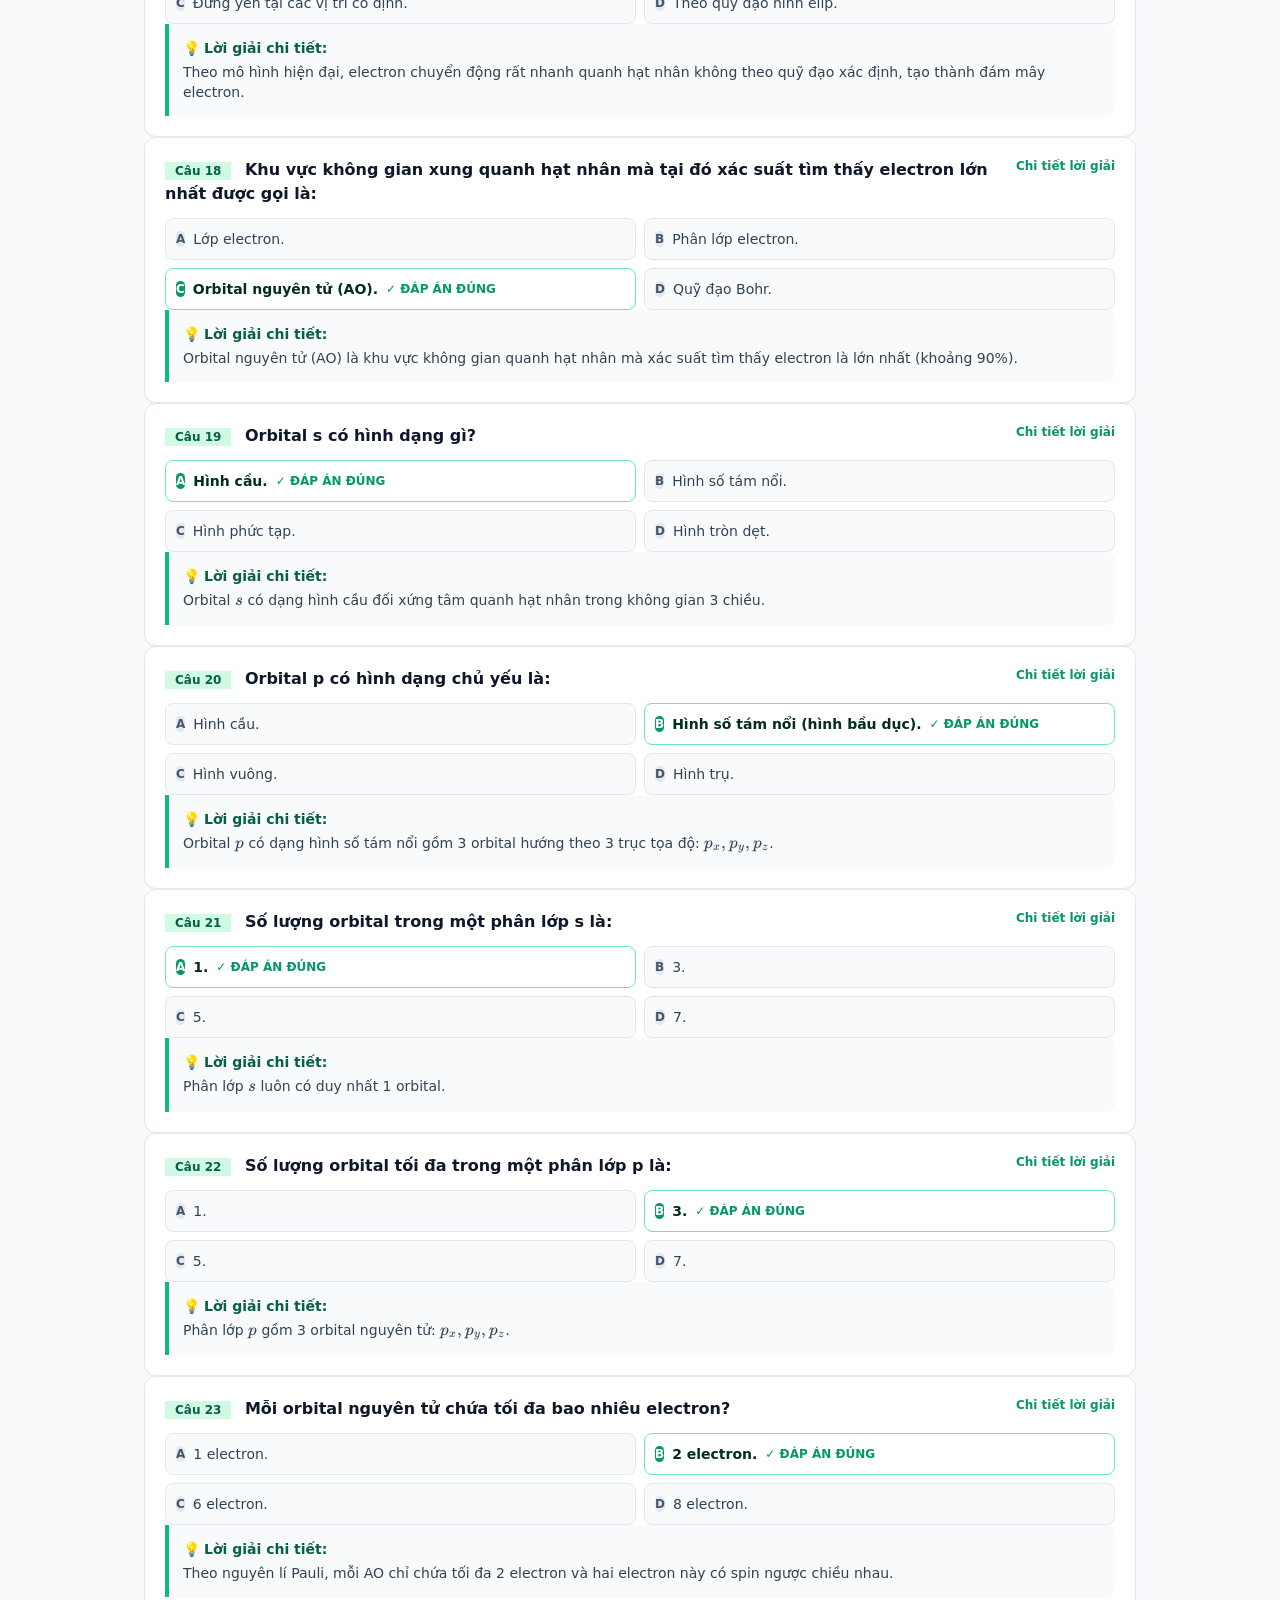
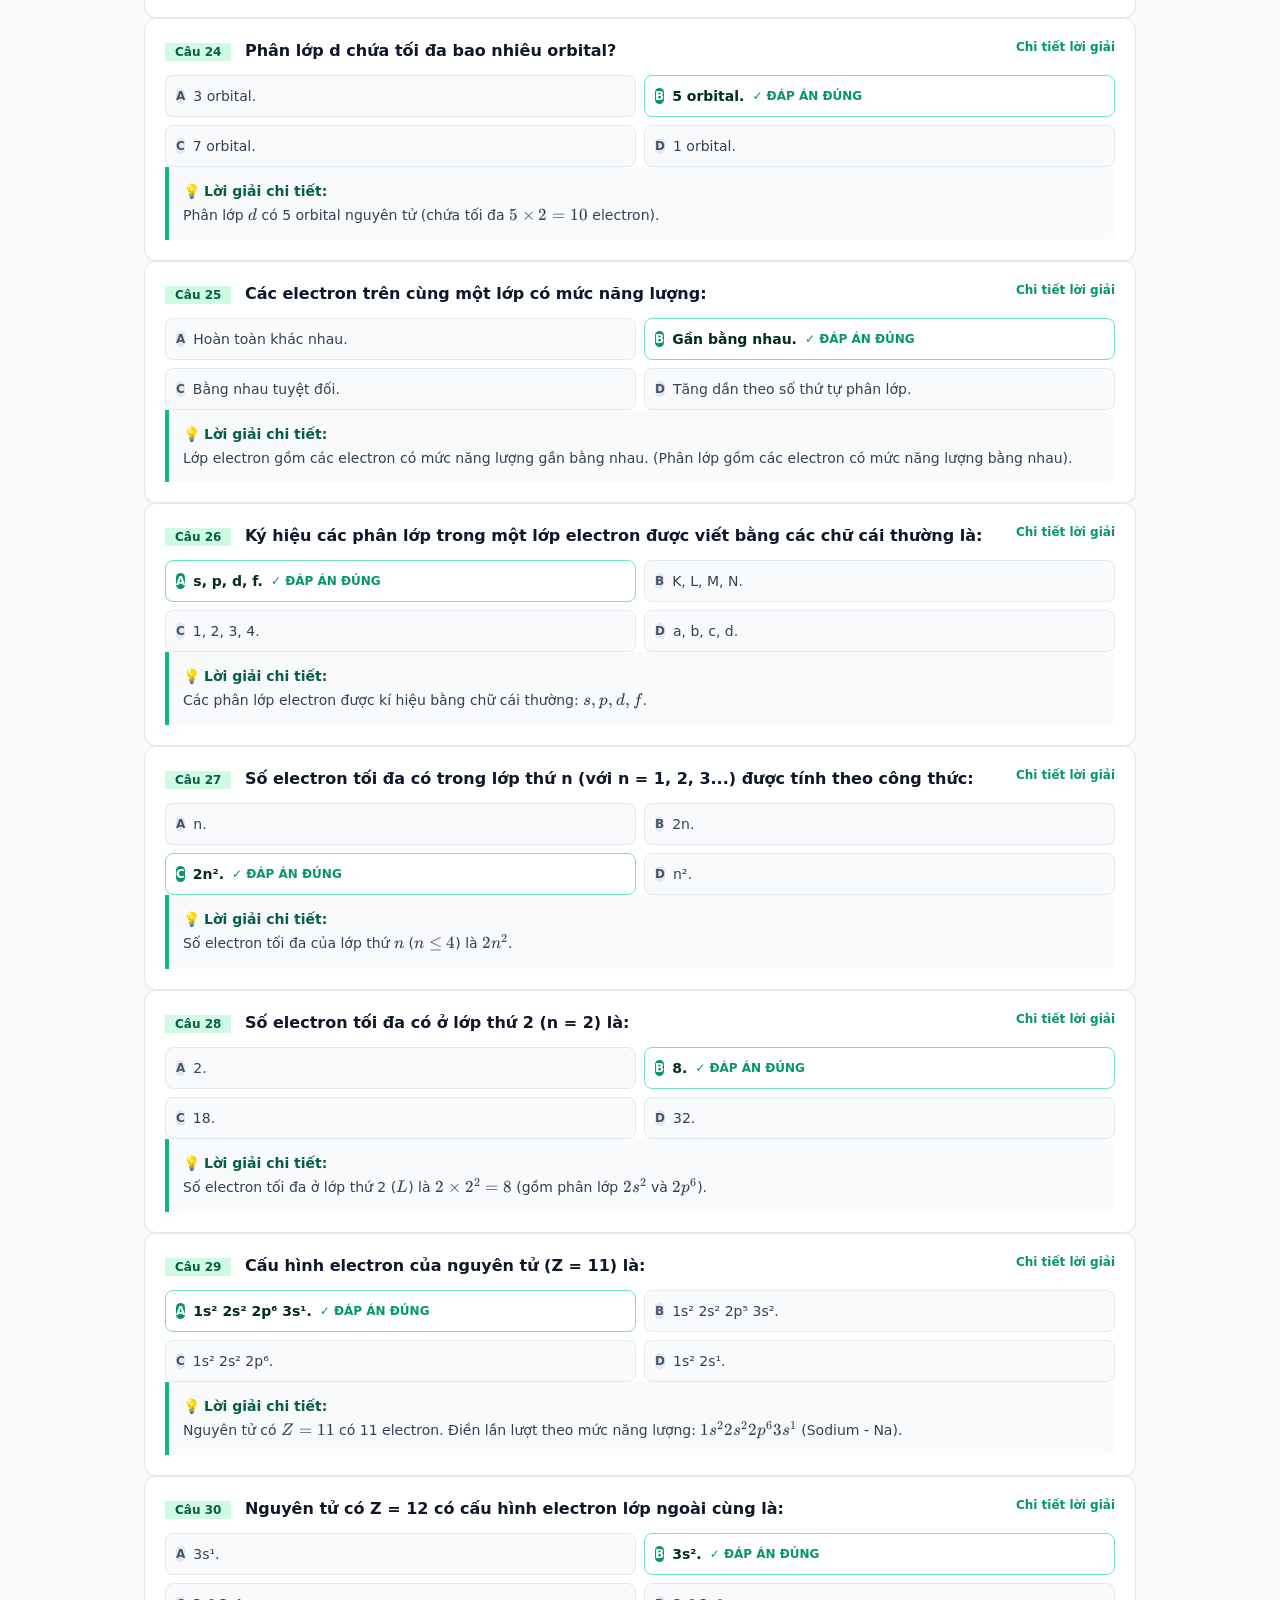
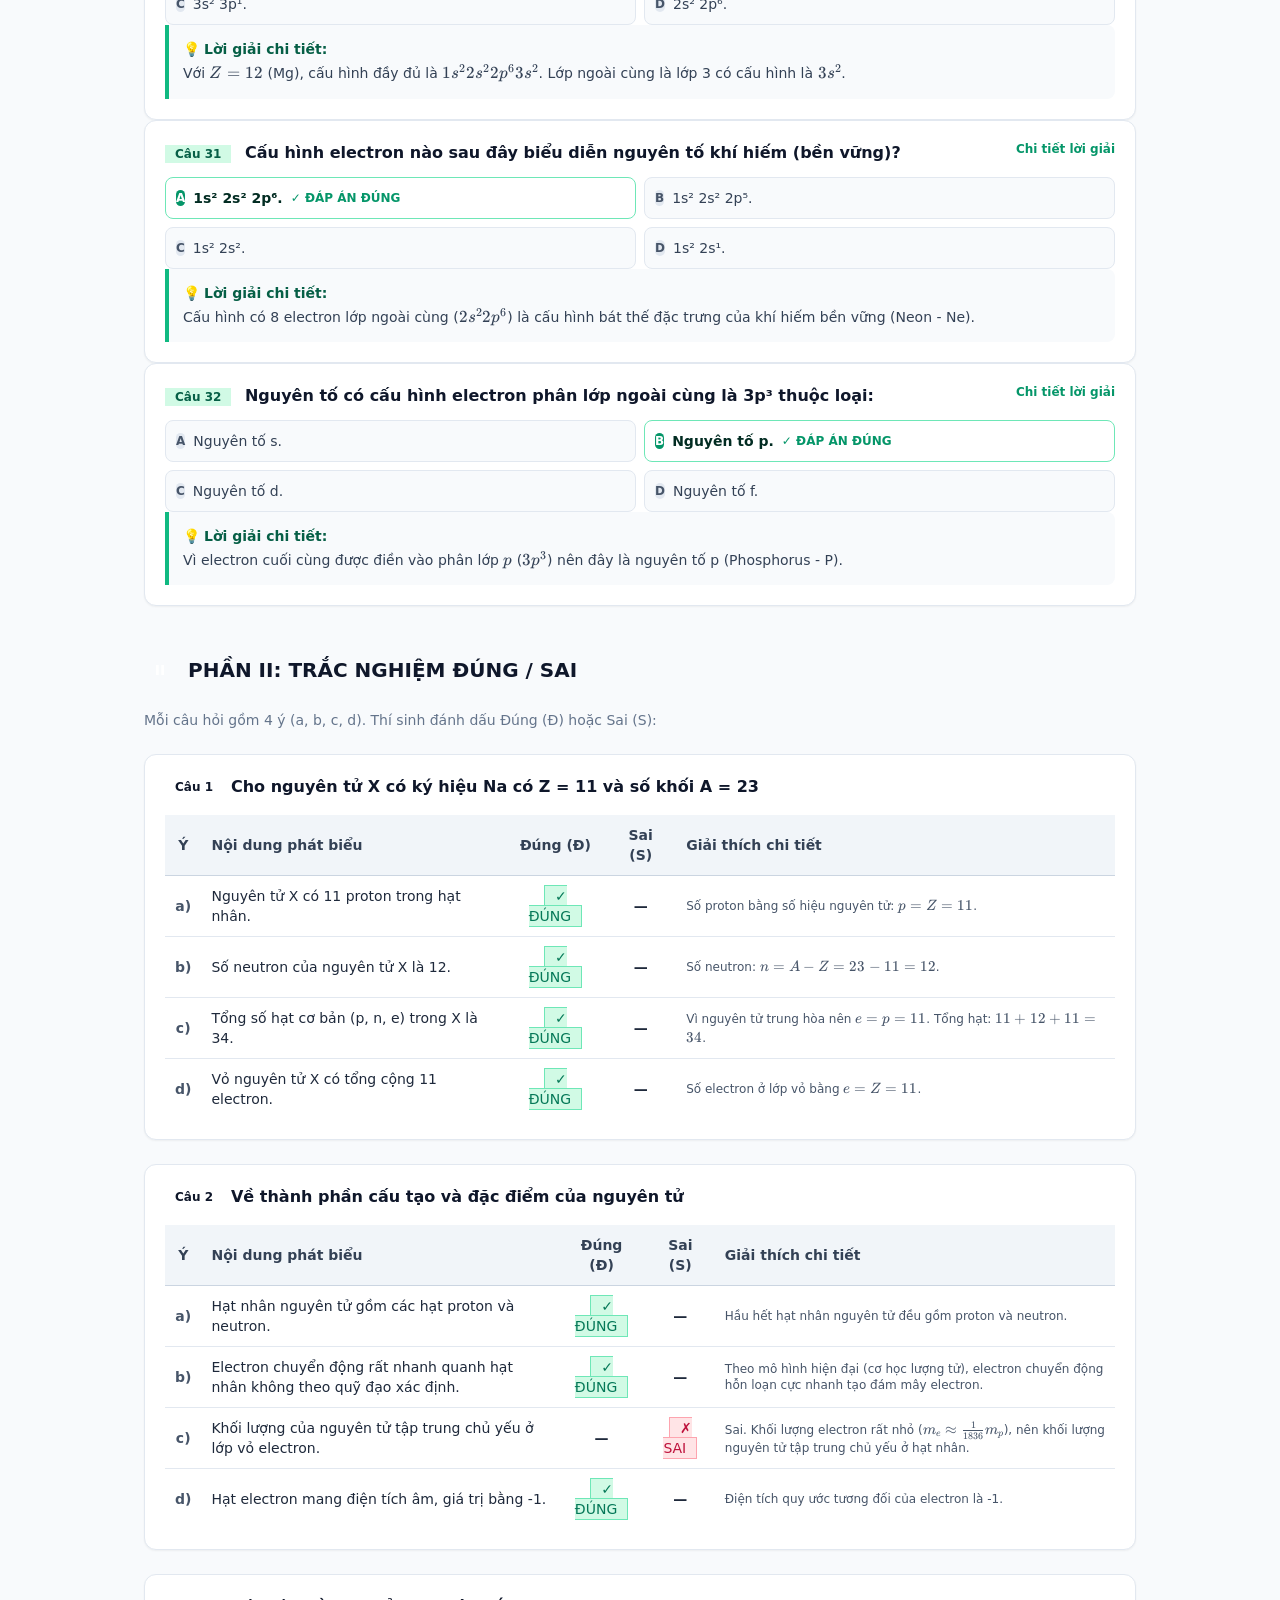
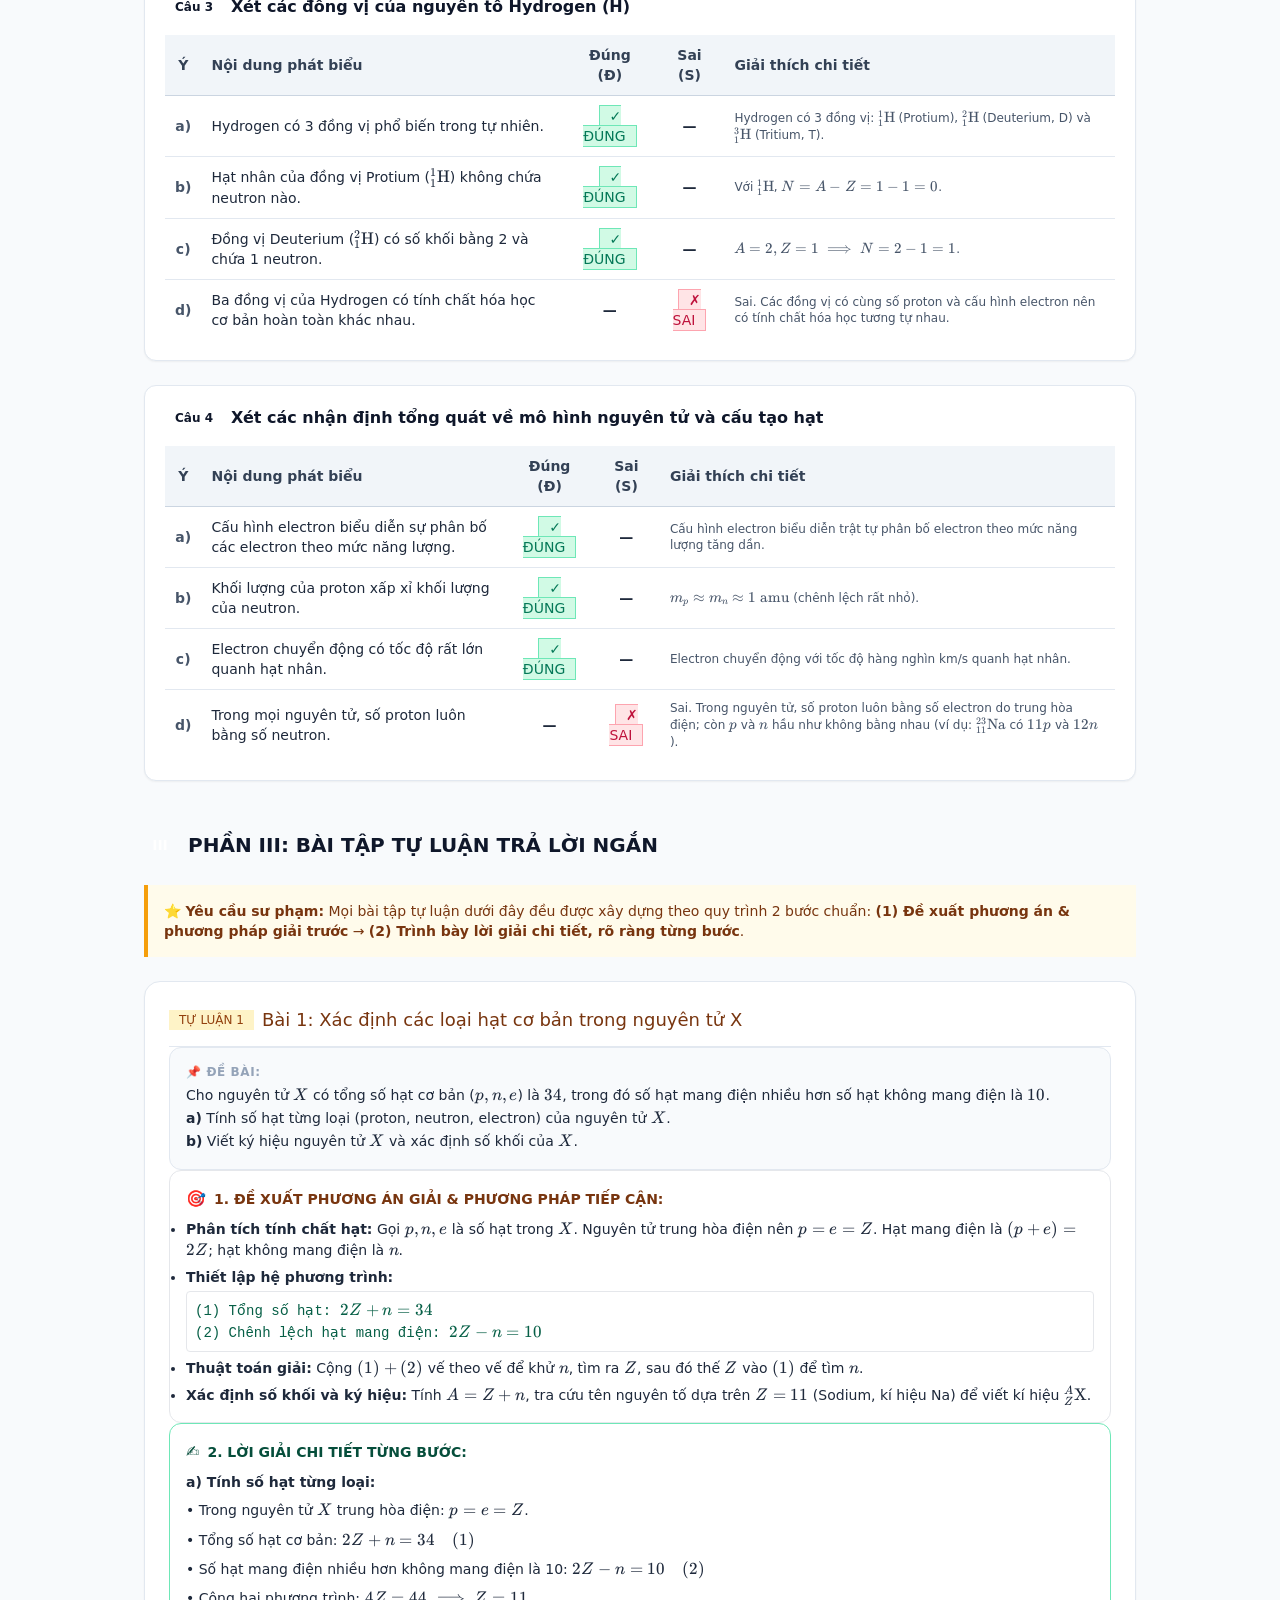
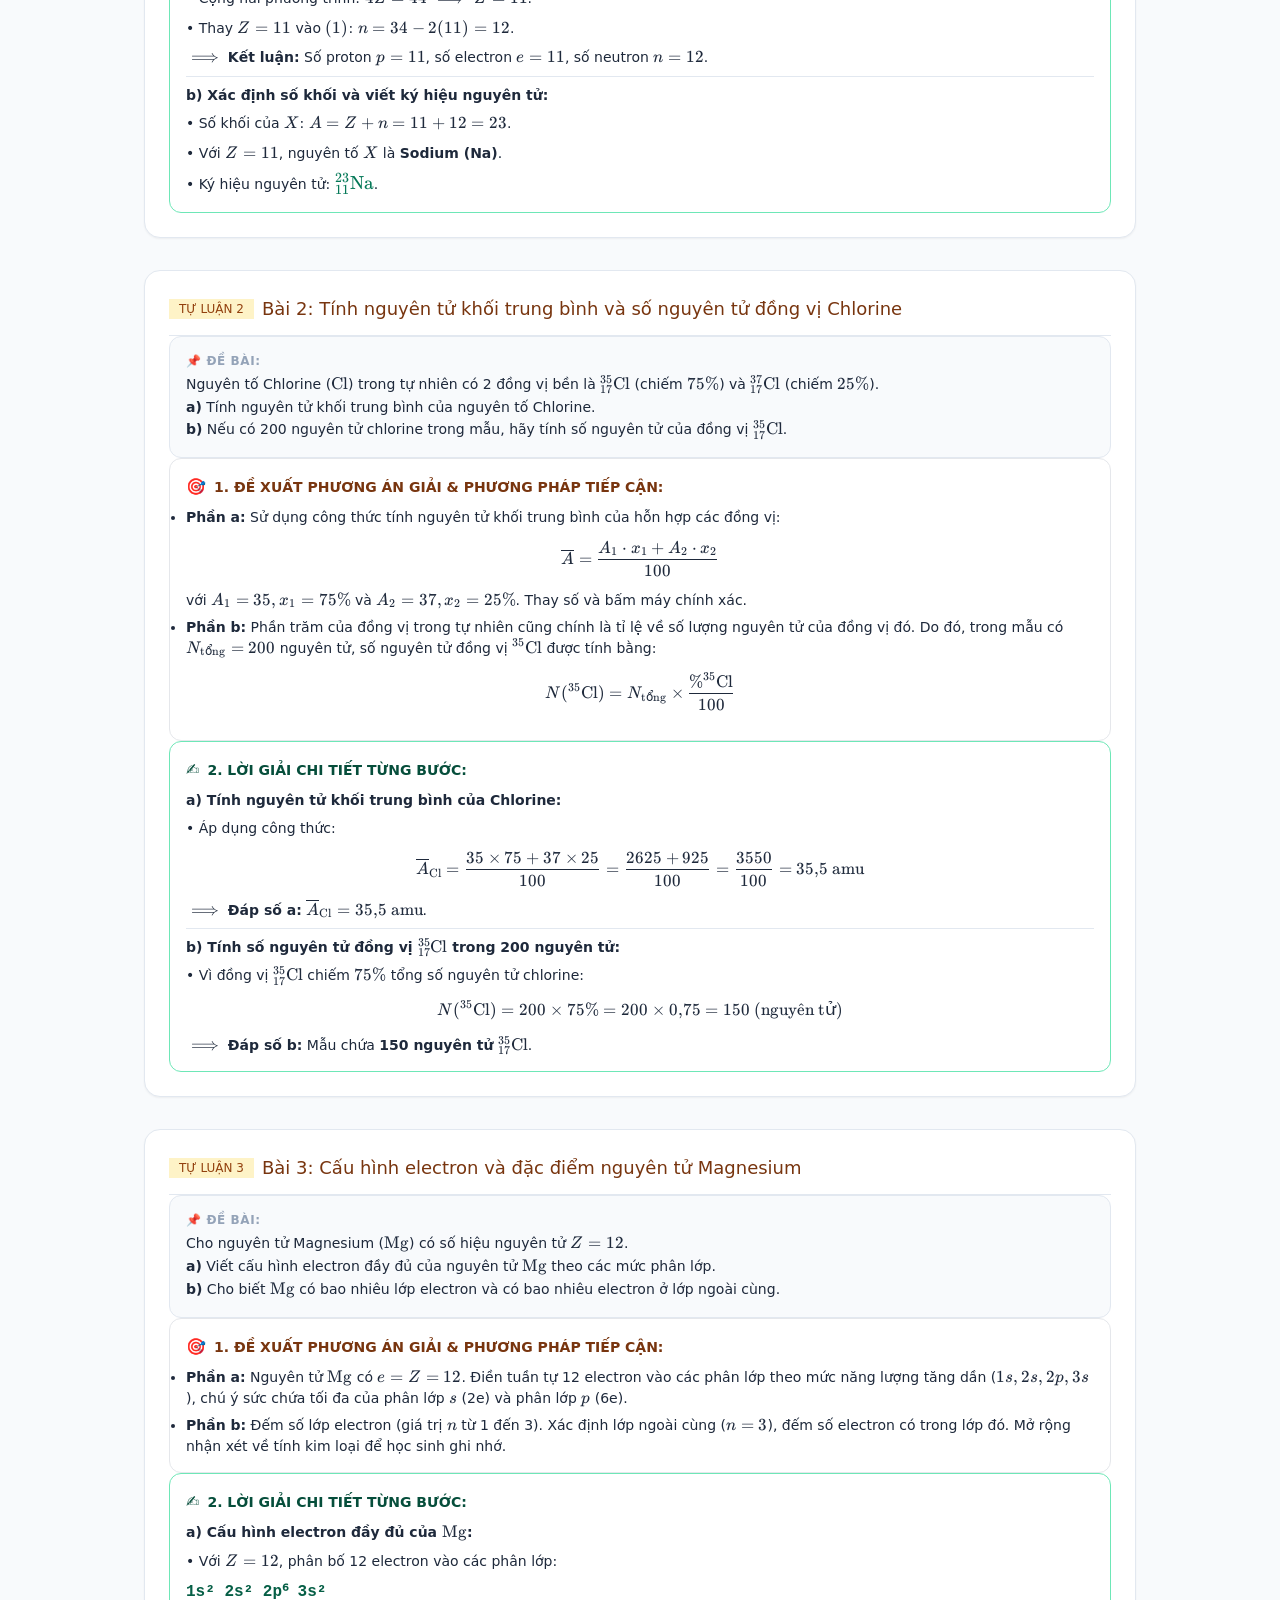
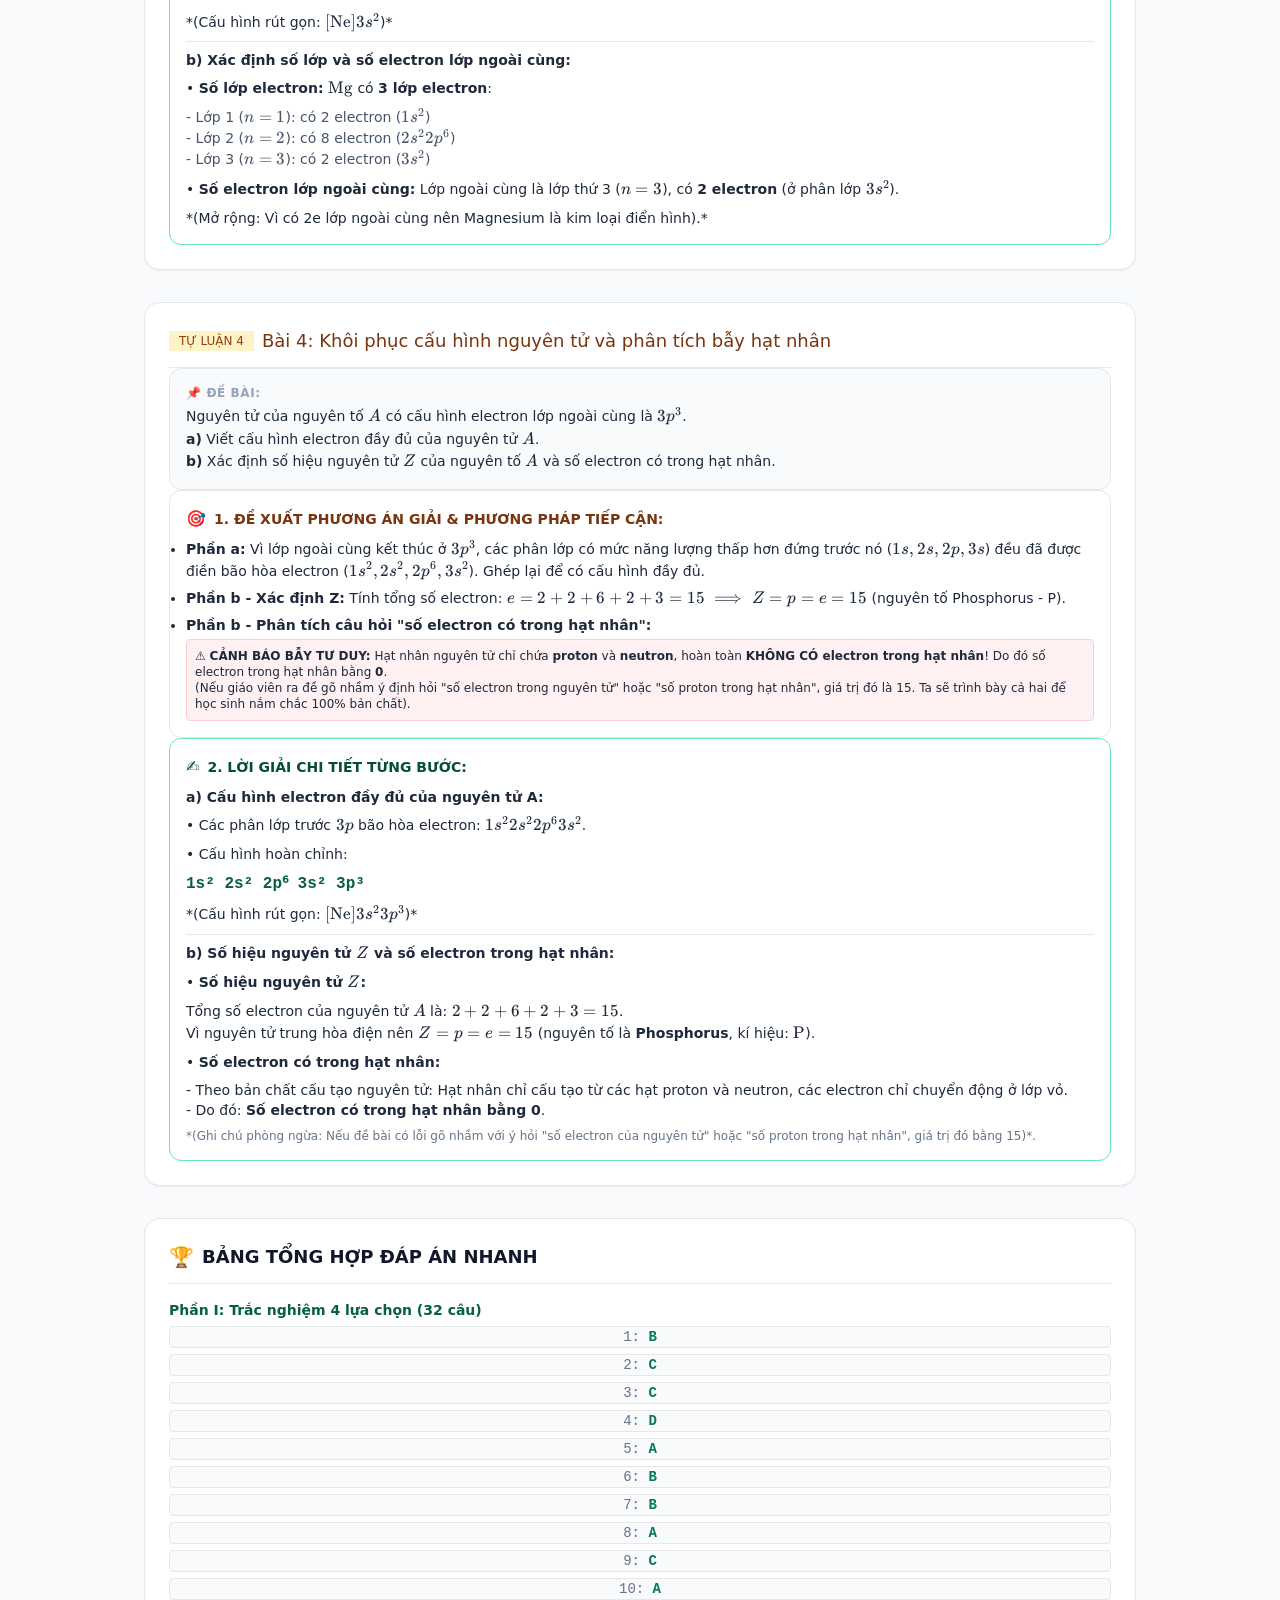
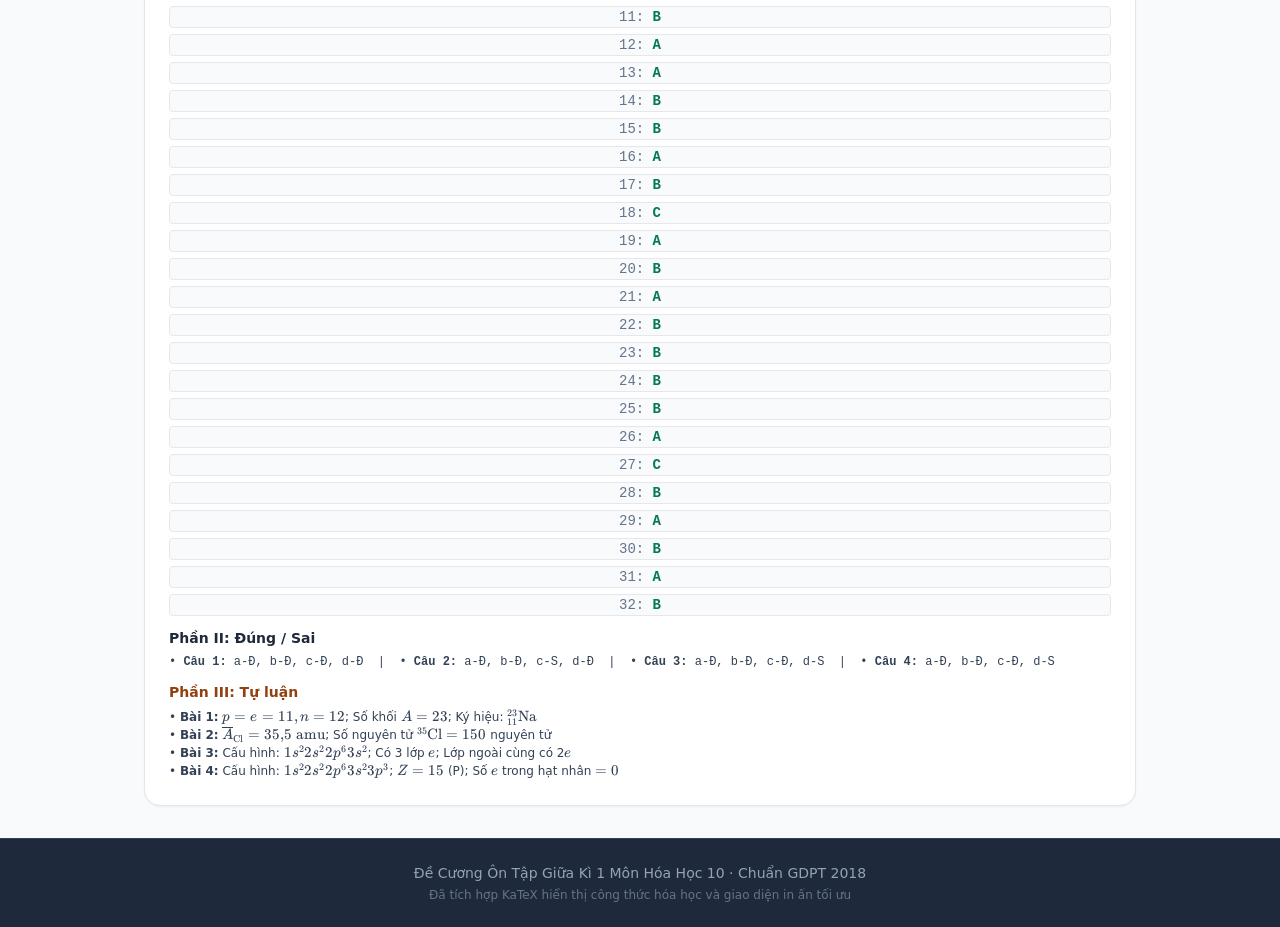
==== commit 38acd509: "Loai bo cac nut du thua va dong bo chuan hoa De cuong on tap Giua Ki 1 Hoa 10 Truong Viet My" ====
--- a/de-cuong-on-tap-gki.html
+++ b/de-cuong-on-tap-gki.html
@@ -22,10 +22,10 @@
   <header class="bg-emerald-700 text-white shadow-md sticky top-0 z-30 no-print">
     <div class="max-w-5xl mx-auto px-4 py-3 flex flex-wrap items-center justify-between gap-3">
       <div class="flex items-center space-x-3">
-        <span class="text-2xl">🧪</span>
+        <span class="text-2xl">🏫</span>
         <div>
-          <h1 class="font-bold text-lg leading-tight">ĐỀ CƯƠNG ÔN TẬP GKI - HÓA HỌC 10</h1>
-          <p class="text-xs text-emerald-100">Chương trình GDPT 2018 · Bản chuẩn hóa đầy đủ phương án & lời giải</p>
+          <h1 class="font-bold text-lg leading-tight uppercase tracking-wide">TRƯỜNG VIỆT MỸ · ĐỀ CƯƠNG ÔN TẬP GKI HÓA 10</h1>
+          <p class="text-xs text-emerald-100">Đầy đủ 32 câu trắc nghiệm, đúng/sai và 4 bài tự luận chuẩn phương án giải</p>
         </div>
       </div>
       <div class="flex items-center space-x-2 text-sm">
@@ -43,76 +43,52 @@
   </header>
 
   <main class="max-w-5xl mx-auto px-4 py-8 space-y-8">
-    <!-- Tiêu đề in ấn -->
-    <div class="bg-white rounded-2xl shadow-sm border border-slate-200 p-6 sm:p-8 text-center">
-      <div class="border-b-2 border-emerald-600 pb-4 mb-4">
-        <h2 class="text-2xl sm:text-3xl font-black text-emerald-800 uppercase tracking-wide">
-          ĐỀ CƯƠNG ÔN TẬP KIỂM TRA GIỮA HỌC KÌ I
+    <!-- Tiêu đề in ấn & Trường học -->
+    <div class="bg-white rounded-2xl shadow-sm border border-slate-200 p-6 sm:p-8 text-center space-y-3">
+      <div class="inline-block px-4 py-1.5 rounded-full bg-emerald-100 text-emerald-800 text-xs font-black uppercase tracking-wider">
+        🏫 TRƯỜNG VIỆT MỸ
+      </div>
+      <div class="border-b-2 border-emerald-600 pb-4">
+        <h2 class="text-2xl sm:text-3xl md:text-4xl font-black text-emerald-800 uppercase tracking-wide">
+          ĐỀ CƯƠNG ÔN TẬP GIỮA HỌC KÌ I – HÓA HỌC 10
         </h2>
-        <p class="text-slate-600 font-medium mt-1">Môn: Hóa học 10 – Bộ sách Kết nối tri thức / Cánh Diều / Chân trời sáng tạo</p>
-      </div>
-      <div class="flex flex-wrap justify-between items-center text-sm text-slate-600 italic px-2">
+        <p class="text-slate-600 font-bold mt-1 text-sm sm:text-base">TRƯỜNG VIỆT MỸ · NĂM HỌC 2026 - 2027</p>
+      </div>
+      <div class="flex flex-wrap justify-between items-center text-sm text-slate-600 italic px-2 pt-1">
         <span>Họ và tên học sinh: .....................................................................</span>
-        <span>Lớp: 10A..... &nbsp;|&nbsp; Năm học: 2026 - 2027</span>
+        <span>Lớp: 10A..... &nbsp;|&nbsp; Điểm số: ..............</span>
       </div>
     </div>
 
-    <!-- Hộp công cụ File Text & Điều hướng nhanh -->
-    <section class="bg-gradient-to-r from-emerald-50 via-teal-50 to-cyan-50 border border-emerald-200 rounded-2xl p-6 shadow-sm no-print space-y-4">
-      <div class="flex flex-wrap items-center justify-between gap-3 border-b border-emerald-200/80 pb-3">
-        <div class="flex items-center space-x-2 text-emerald-900 font-bold text-base">
-          <span>📚</span>
-          <h3>KHO TÀI LIỆU VĂN BẢN (TEXT) & ĐIỀU HƯỚNG BÀI HỌC</h3>
-        </div>
-        <div class="flex flex-wrap items-center gap-2">
-          <!-- Nút tải file TXT -->
-          <a href="DE_CUONG_ON_TAP_GKI_HOA_10.txt" download="DE_CUONG_ON_TAP_GKI_HOA_10.txt"
-            class="px-3.5 py-1.5 bg-emerald-600 hover:bg-emerald-700 text-white rounded-xl font-bold text-xs shadow-sm transition flex items-center space-x-1.5">
-            <span>📥</span>
-            <span>Tải file Text (.txt) cho Word</span>
-          </a>
-          <!-- Nút xem file Markdown -->
-          <a href="DE_CUONG_ON_TAP_GKI_HOA_10_CHI_TIET.md" target="_blank"
-            class="px-3.5 py-1.5 bg-white hover:bg-slate-50 text-emerald-800 border border-emerald-300 rounded-xl font-bold text-xs shadow-sm transition flex items-center space-x-1.5">
-            <span>📝</span>
-            <span>Xem file Markdown (.md)</span>
-          </a>
-          <!-- Nút copy text -->
-          <button onclick="copyFullTextToClipboard()"
-            class="px-3.5 py-1.5 bg-teal-700 hover:bg-teal-800 text-white rounded-xl font-bold text-xs shadow-sm transition flex items-center space-x-1.5">
-            <span id="copy-icon">📋</span>
-            <span id="copy-btn-text">Sao chép Text</span>
-          </button>
-        </div>
-      </div>
-
-      <p class="text-xs sm:text-sm text-slate-700">
-        Toàn bộ nội dung đề cương đã được chuyển đổi hoàn toàn sang văn bản chuẩn xác. Học sinh và giáo viên có thể tải file <code>.txt</code> về mở trên máy tính, hoặc bấm vào các mục bên dưới để di chuyển nhanh tới từng phần:
-      </p>
-
-      <!-- Mục lục điều hướng dạng thẻ text -->
+    <!-- Mục lục điều hướng nhanh -->
+    <section class="bg-slate-100/90 border border-slate-200 rounded-2xl p-4 sm:p-5 shadow-sm no-print space-y-3">
+      <div class="flex items-center space-x-2 text-slate-800 font-bold text-sm">
+        <span>🧭</span>
+        <h3>MỤC LỤC ĐIỀU HƯỚNG CÁC PHẦN ÔN TẬP:</h3>
+      </div>
+      <!-- Mục lục điều hướng -->
       <div class="grid grid-cols-2 sm:grid-cols-3 md:grid-cols-6 gap-2 text-center text-xs font-semibold">
-        <a href="#c1" class="p-2.5 bg-white border border-emerald-200 rounded-xl hover:bg-emerald-100 hover:border-emerald-300 transition shadow-sm block text-emerald-900">
+        <a href="#c1" class="p-2.5 bg-white border border-slate-200 rounded-xl hover:bg-emerald-50 hover:border-emerald-300 transition shadow-sm block text-slate-800">
           <div>📌 Phần I (C1 - C8)</div>
           <div class="text-[10px] text-slate-500 font-normal mt-0.5">Cấu tạo hạt nguyên tử</div>
         </a>
-        <a href="#c9" class="p-2.5 bg-white border border-emerald-200 rounded-xl hover:bg-emerald-100 hover:border-emerald-300 transition shadow-sm block text-emerald-900">
+        <a href="#c9" class="p-2.5 bg-white border border-slate-200 rounded-xl hover:bg-emerald-50 hover:border-emerald-300 transition shadow-sm block text-slate-800">
           <div>📌 Phần I (C9 - C16)</div>
           <div class="text-[10px] text-slate-500 font-normal mt-0.5">Số khối & Đồng vị</div>
         </a>
-        <a href="#c17" class="p-2.5 bg-white border border-emerald-200 rounded-xl hover:bg-emerald-100 hover:border-emerald-300 transition shadow-sm block text-emerald-900">
+        <a href="#c17" class="p-2.5 bg-white border border-slate-200 rounded-xl hover:bg-emerald-50 hover:border-emerald-300 transition shadow-sm block text-slate-800">
           <div>📌 Phần I (C17 - C24)</div>
           <div class="text-[10px] text-slate-500 font-normal mt-0.5">Orbital nguyên tử (AO)</div>
         </a>
-        <a href="#c25" class="p-2.5 bg-white border border-emerald-200 rounded-xl hover:bg-emerald-100 hover:border-emerald-300 transition shadow-sm block text-emerald-900">
+        <a href="#c25" class="p-2.5 bg-white border border-slate-200 rounded-xl hover:bg-emerald-50 hover:border-emerald-300 transition shadow-sm block text-slate-800">
           <div>📌 Phần I (C25 - C32)</div>
           <div class="text-[10px] text-slate-500 font-normal mt-0.5">Lớp & Cấu hình e</div>
         </a>
-        <a href="#phan-2" class="p-2.5 bg-white border border-teal-200 rounded-xl hover:bg-teal-100 hover:border-teal-300 transition shadow-sm block text-teal-900">
+        <a href="#phan-2" class="p-2.5 bg-white border border-slate-200 rounded-xl hover:bg-teal-50 hover:border-teal-300 transition shadow-sm block text-slate-800">
           <div>⚖️ Phần II (Đúng/Sai)</div>
           <div class="text-[10px] text-slate-500 font-normal mt-0.5">4 câu bảng đối chiếu</div>
         </a>
-        <a href="#phan-3" class="p-2.5 bg-white border border-amber-200 rounded-xl hover:bg-amber-100 hover:border-amber-300 transition shadow-sm block text-amber-900">
+        <a href="#phan-3" class="p-2.5 bg-white border border-slate-200 rounded-xl hover:bg-amber-50 hover:border-amber-300 transition shadow-sm block text-slate-800">
           <div>✍️ Phần III (Tự luận)</div>
           <div class="text-[10px] text-slate-500 font-normal mt-0.5">4 bài có phương án</div>
         </a>
@@ -663,25 +639,6 @@
       }
     ];
 
-    // Copy text function
-    async function copyFullTextToClipboard() {
-      const btn = document.getElementById('copy-btn-text');
-      const icon = document.getElementById('copy-icon');
-      try {
-        const res = await fetch('DE_CUONG_ON_TAP_GKI_HOA_10.txt');
-        const text = await res.text();
-        await navigator.clipboard.writeText(text);
-        if (btn) btn.innerText = 'Đã sao chép!';
-        if (icon) icon.innerText = '✅';
-        setTimeout(() => {
-          if (btn) btn.innerText = 'Sao chép Text';
-          if (icon) icon.innerText = '📋';
-        }, 2500);
-      } catch (err) {
-        window.open('DE_CUONG_ON_TAP_GKI_HOA_10.txt', '_blank');
-      }
-    }
-
     // Render MCQ
     function renderMCQ() {
       const container = document.getElementById('mcq-container');
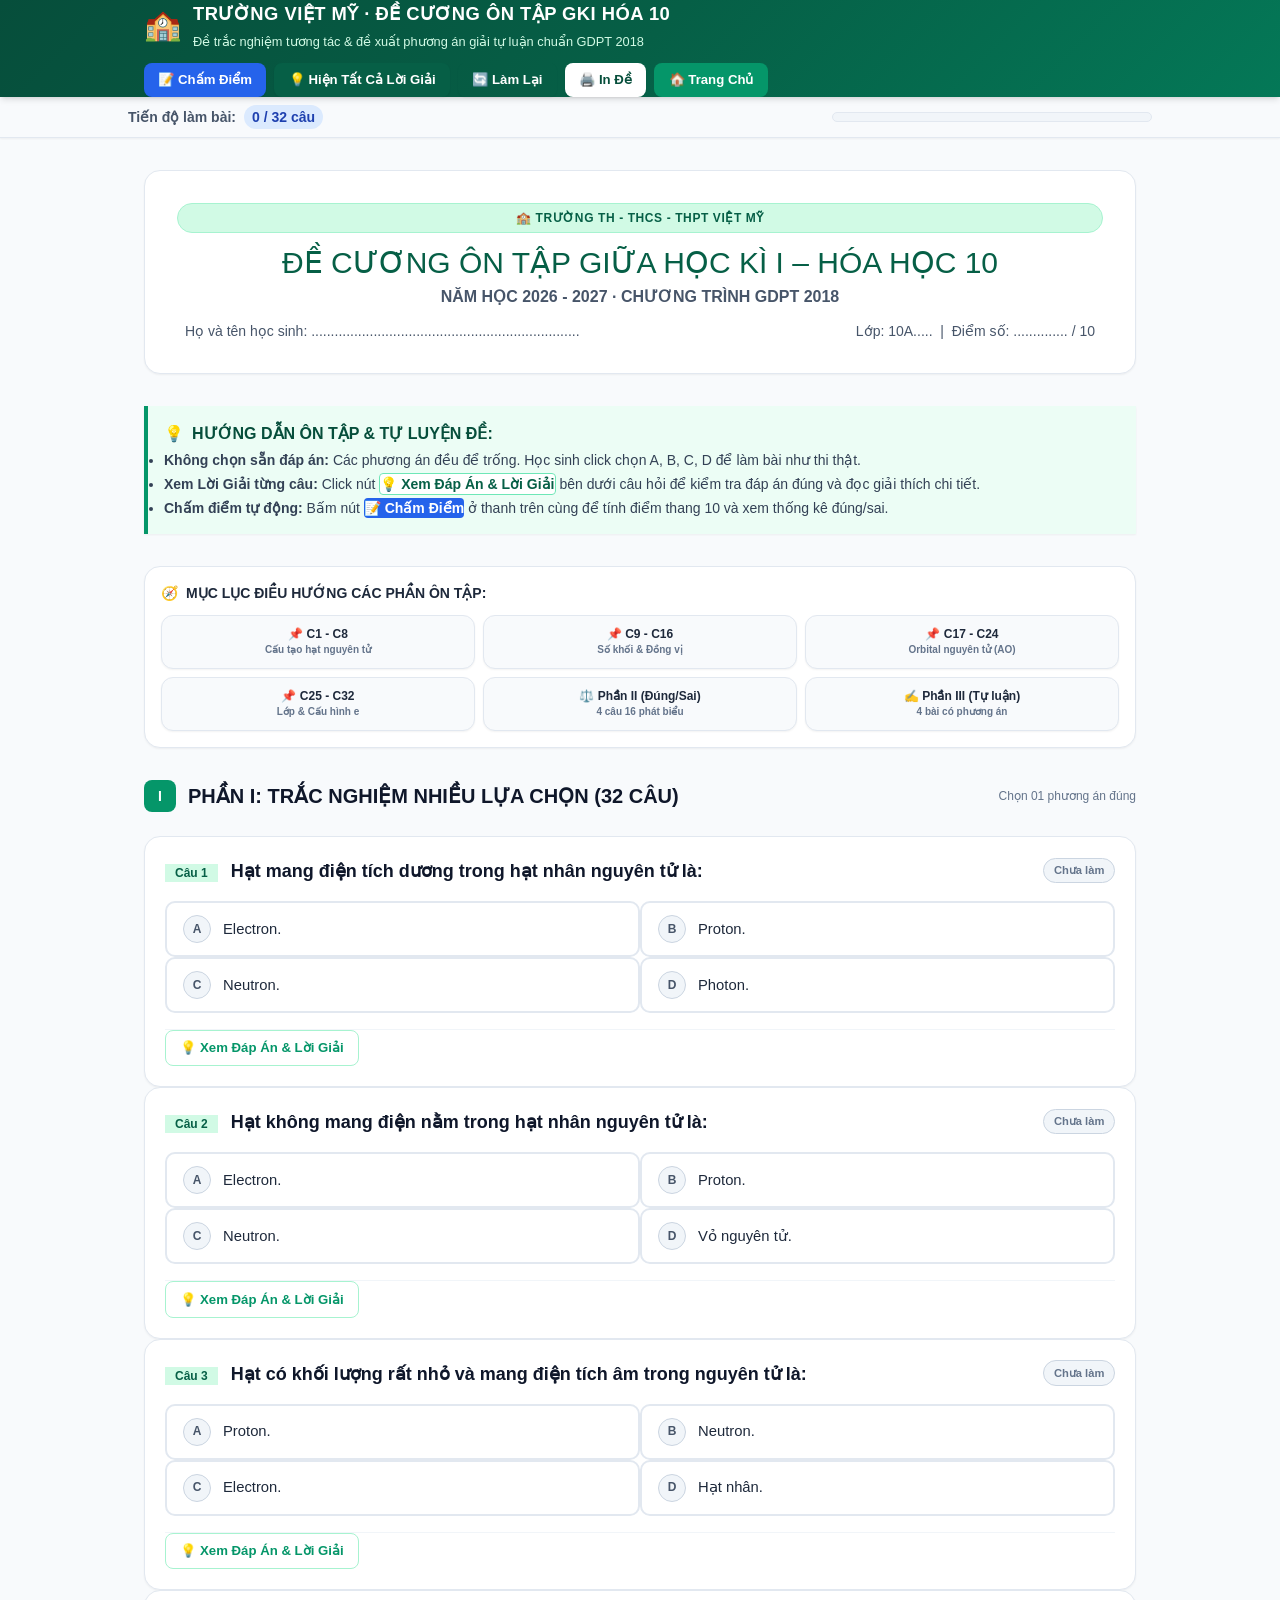
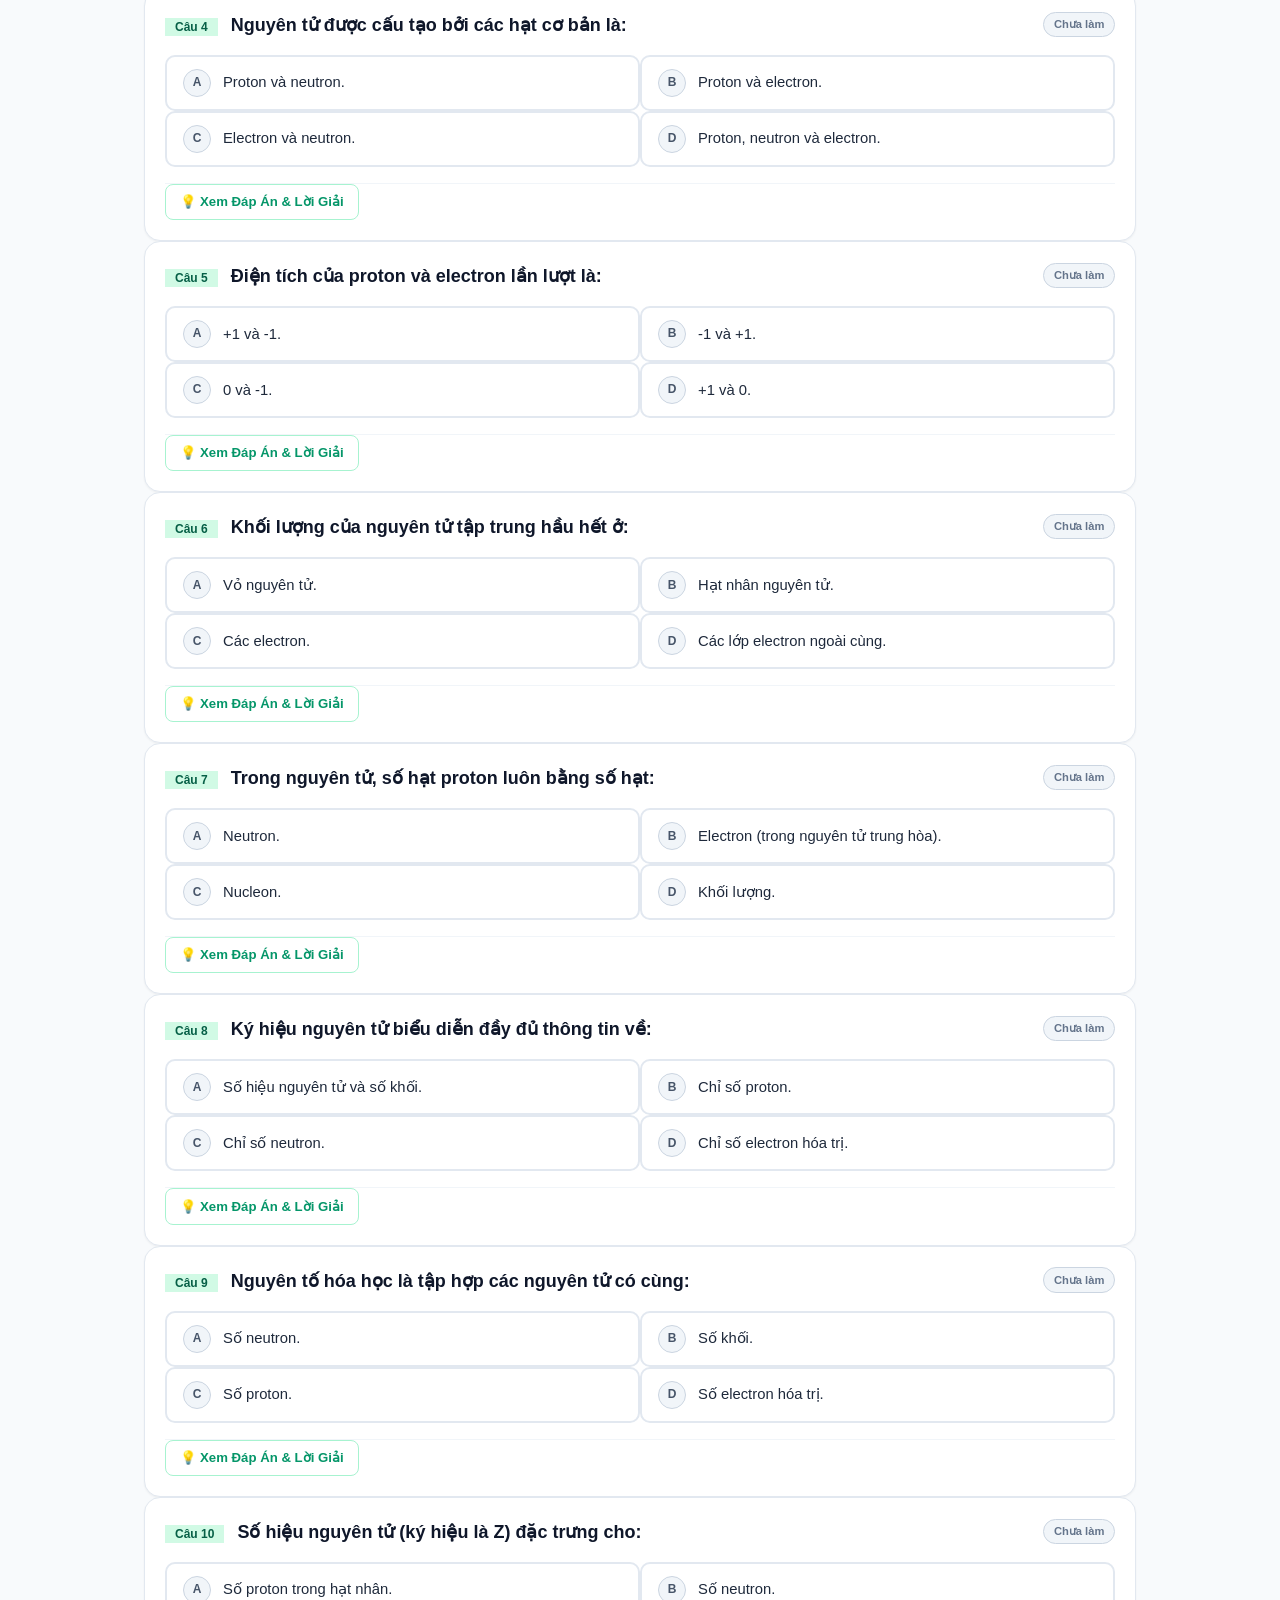
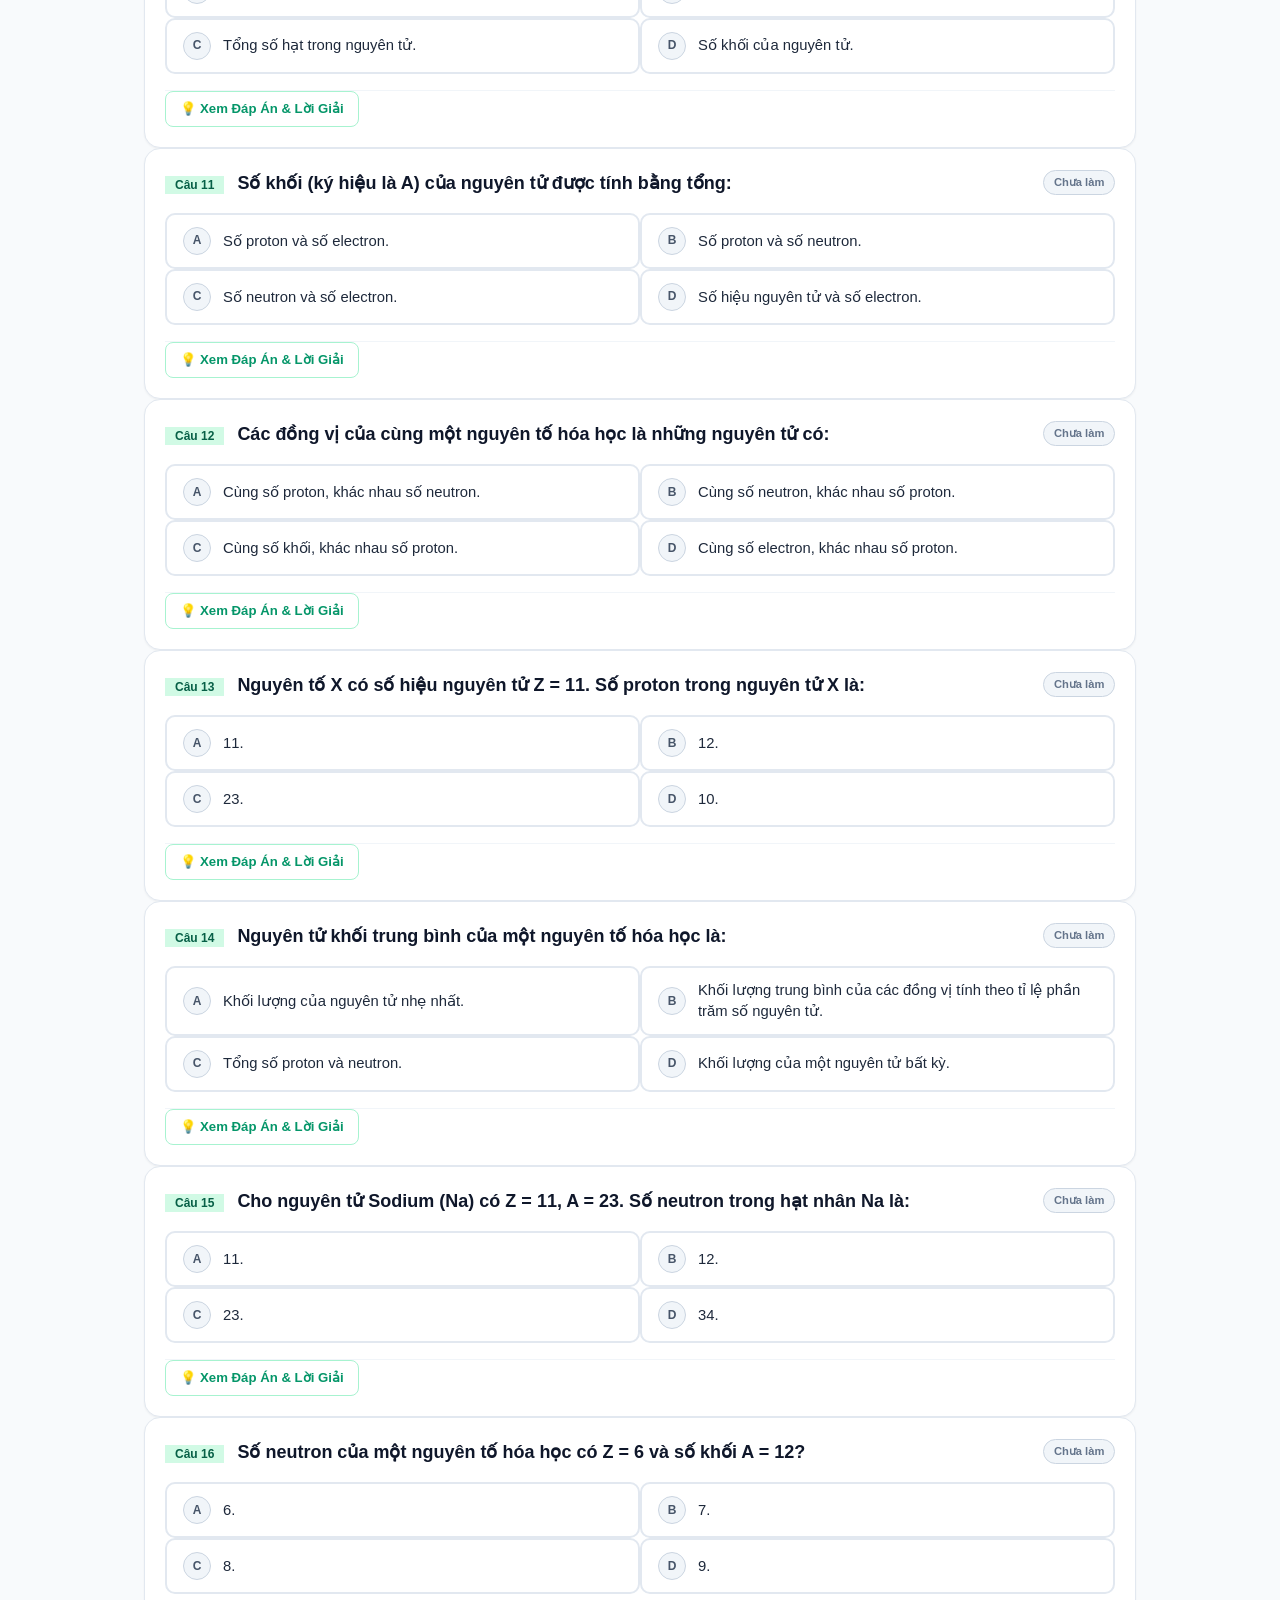
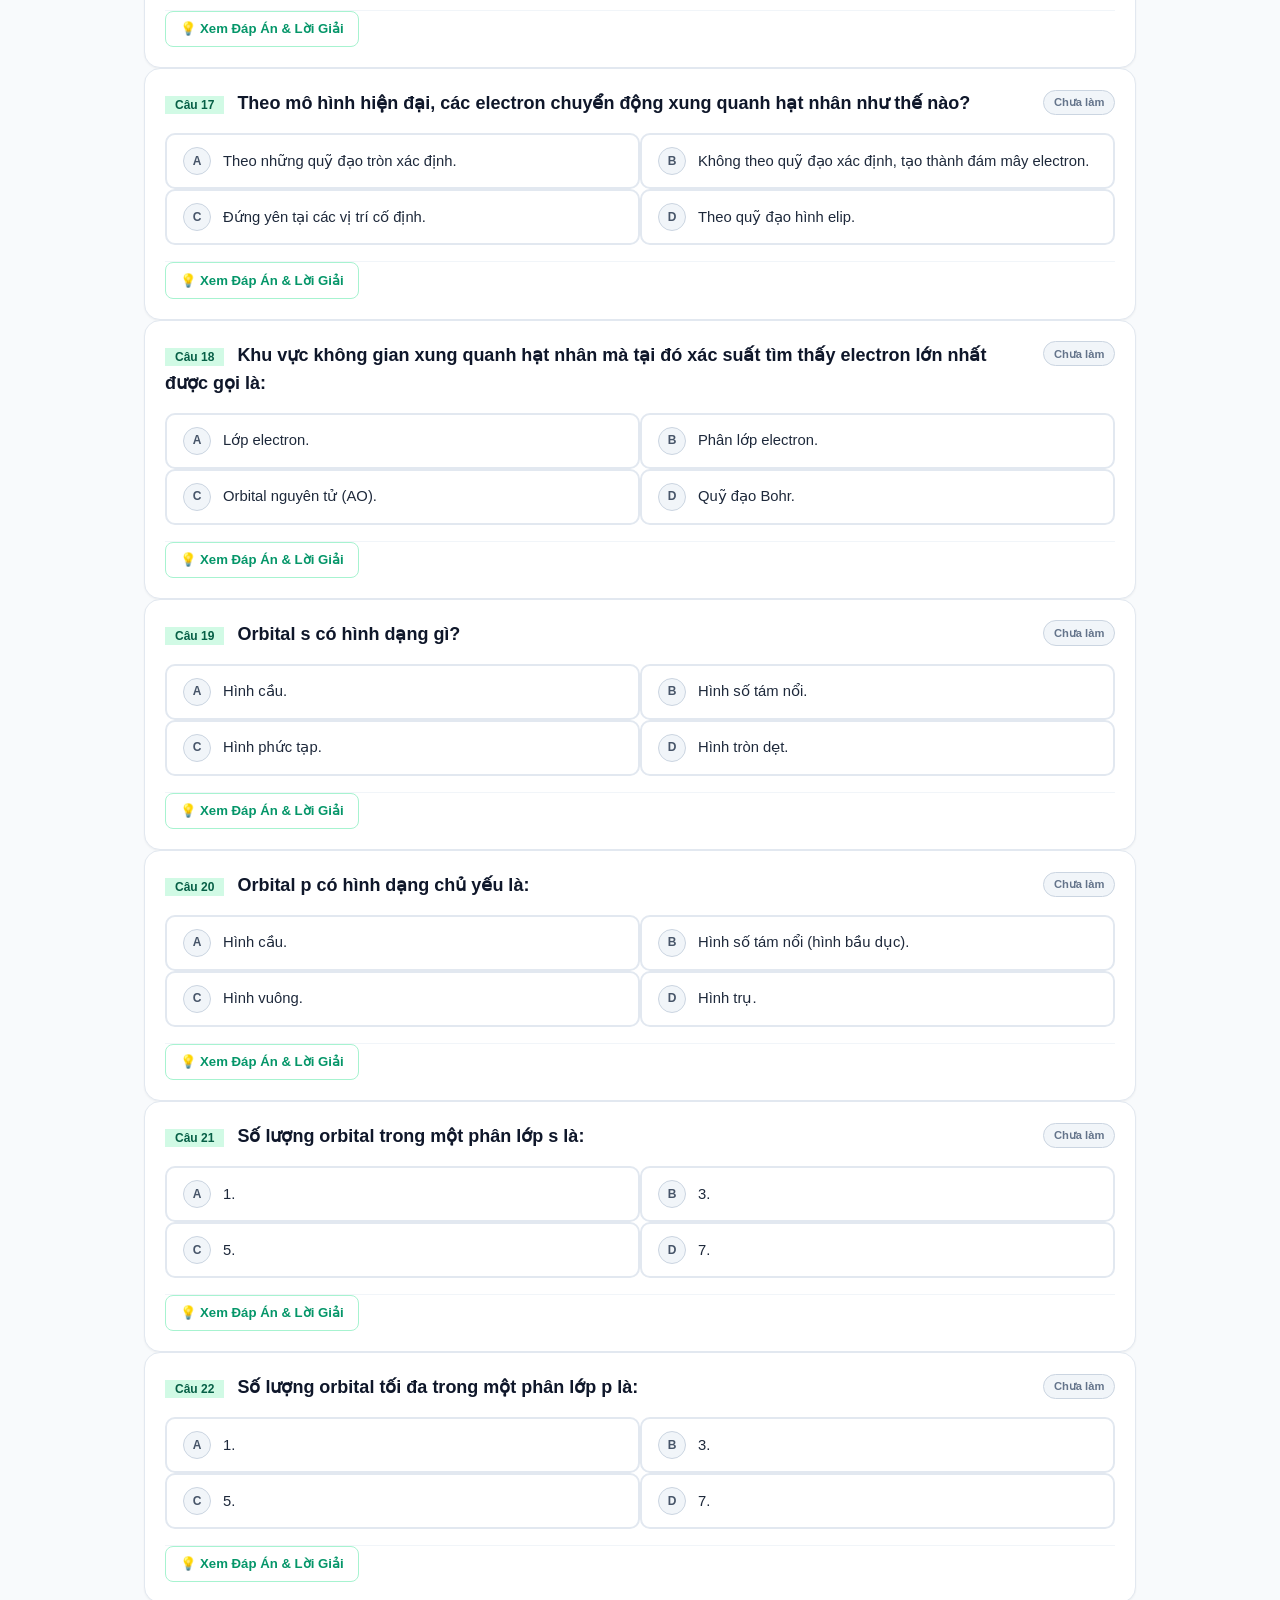
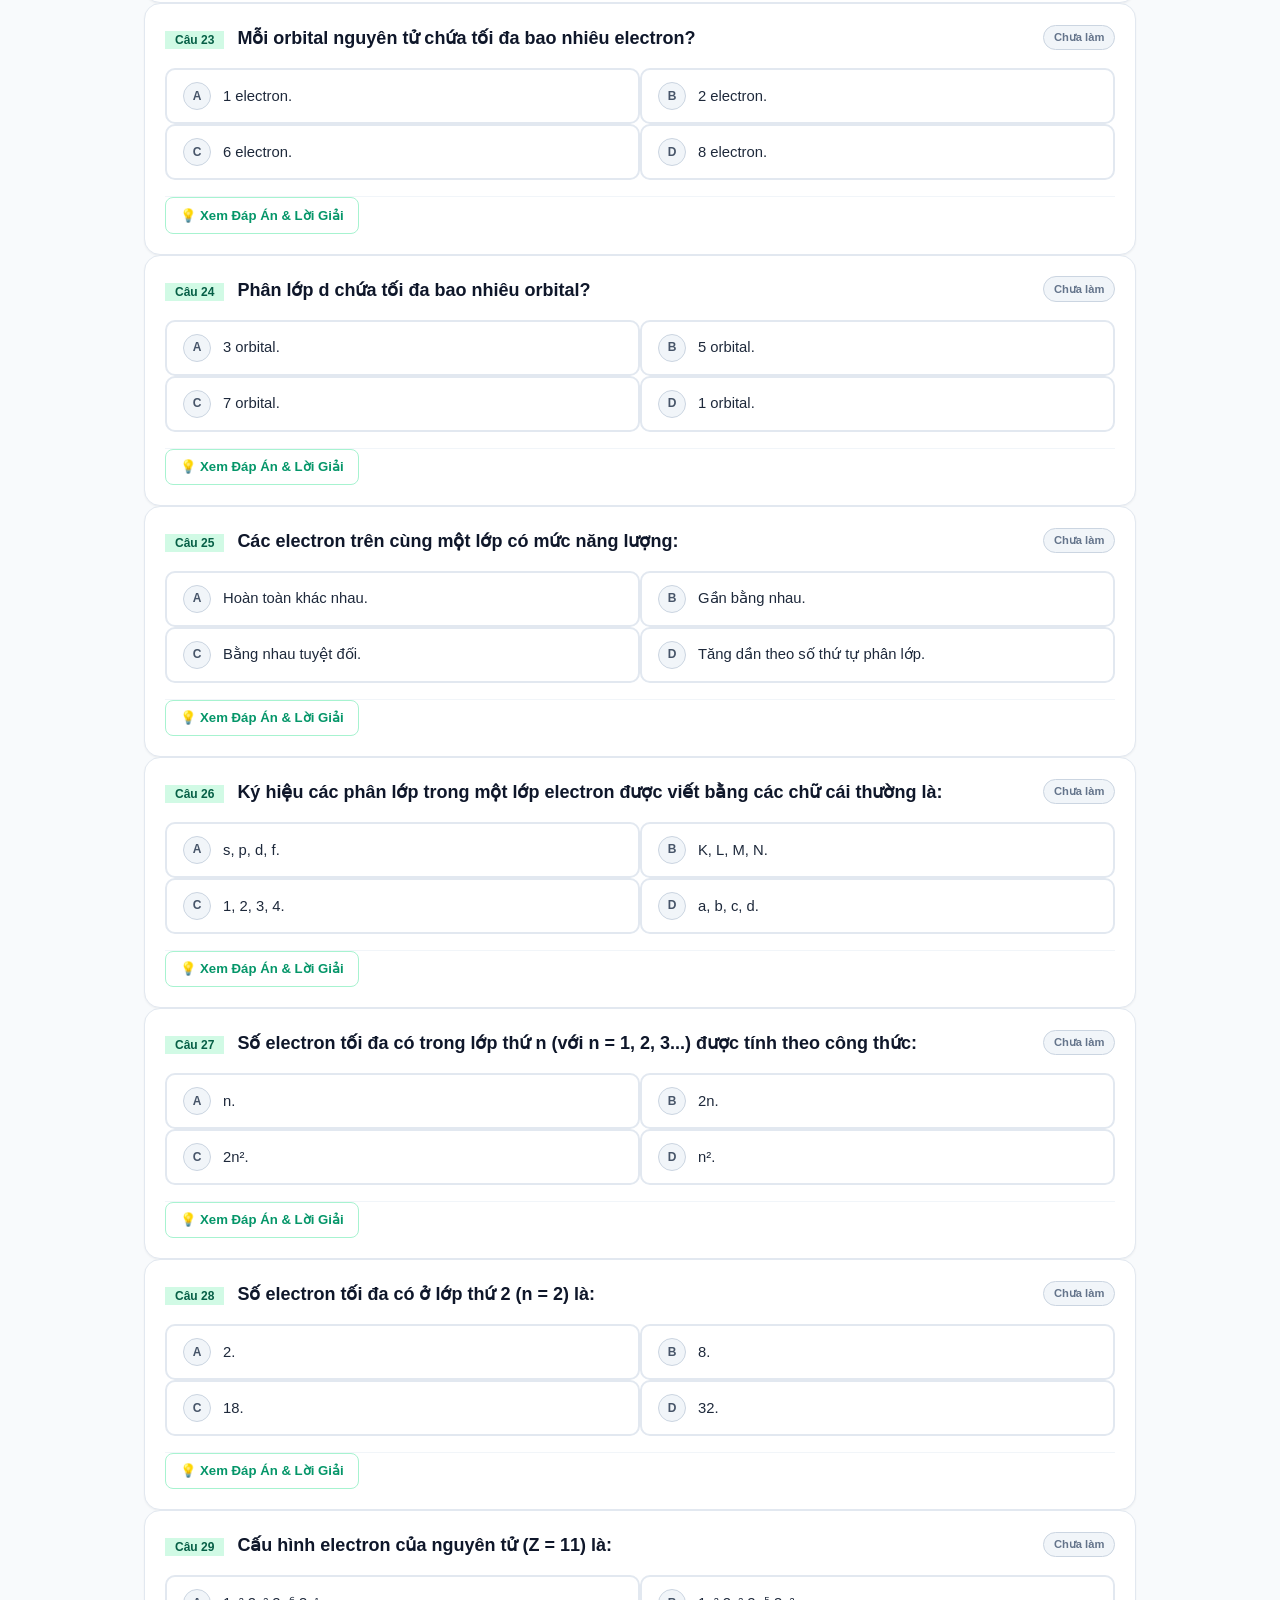
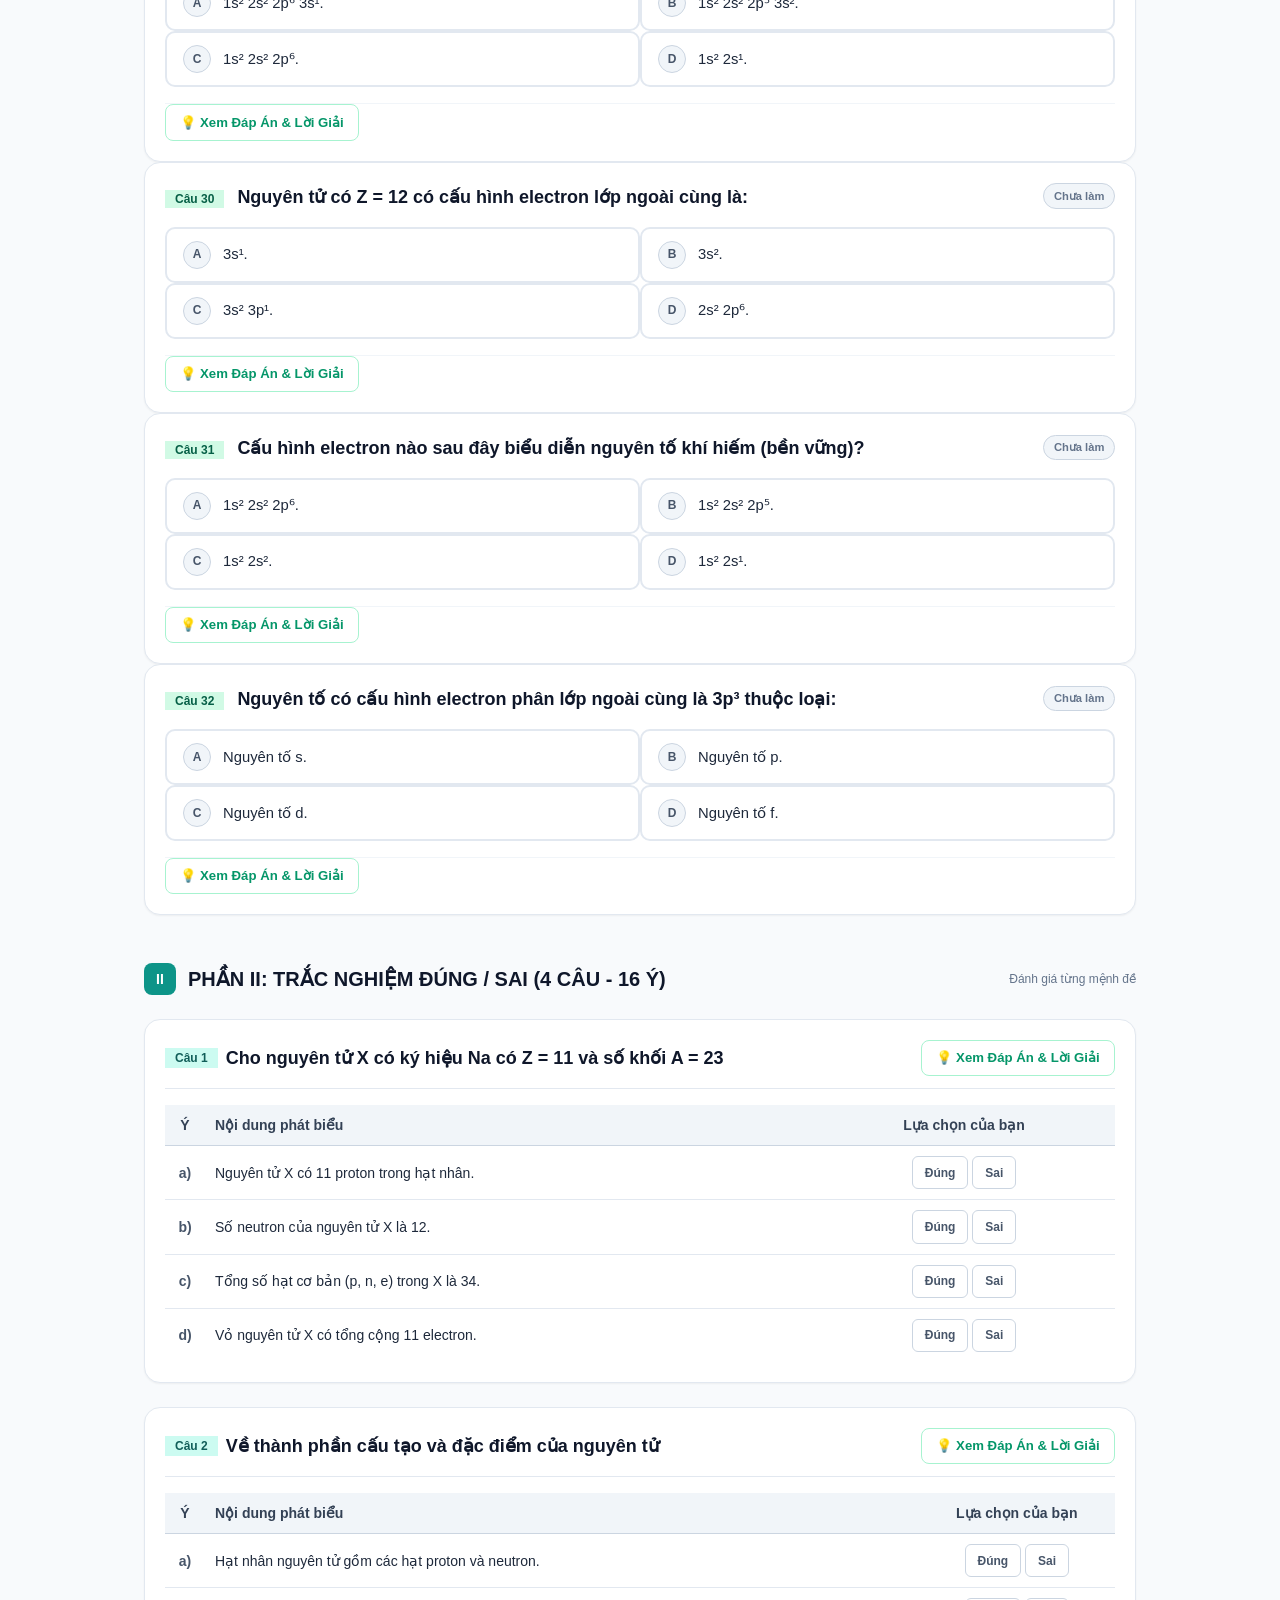
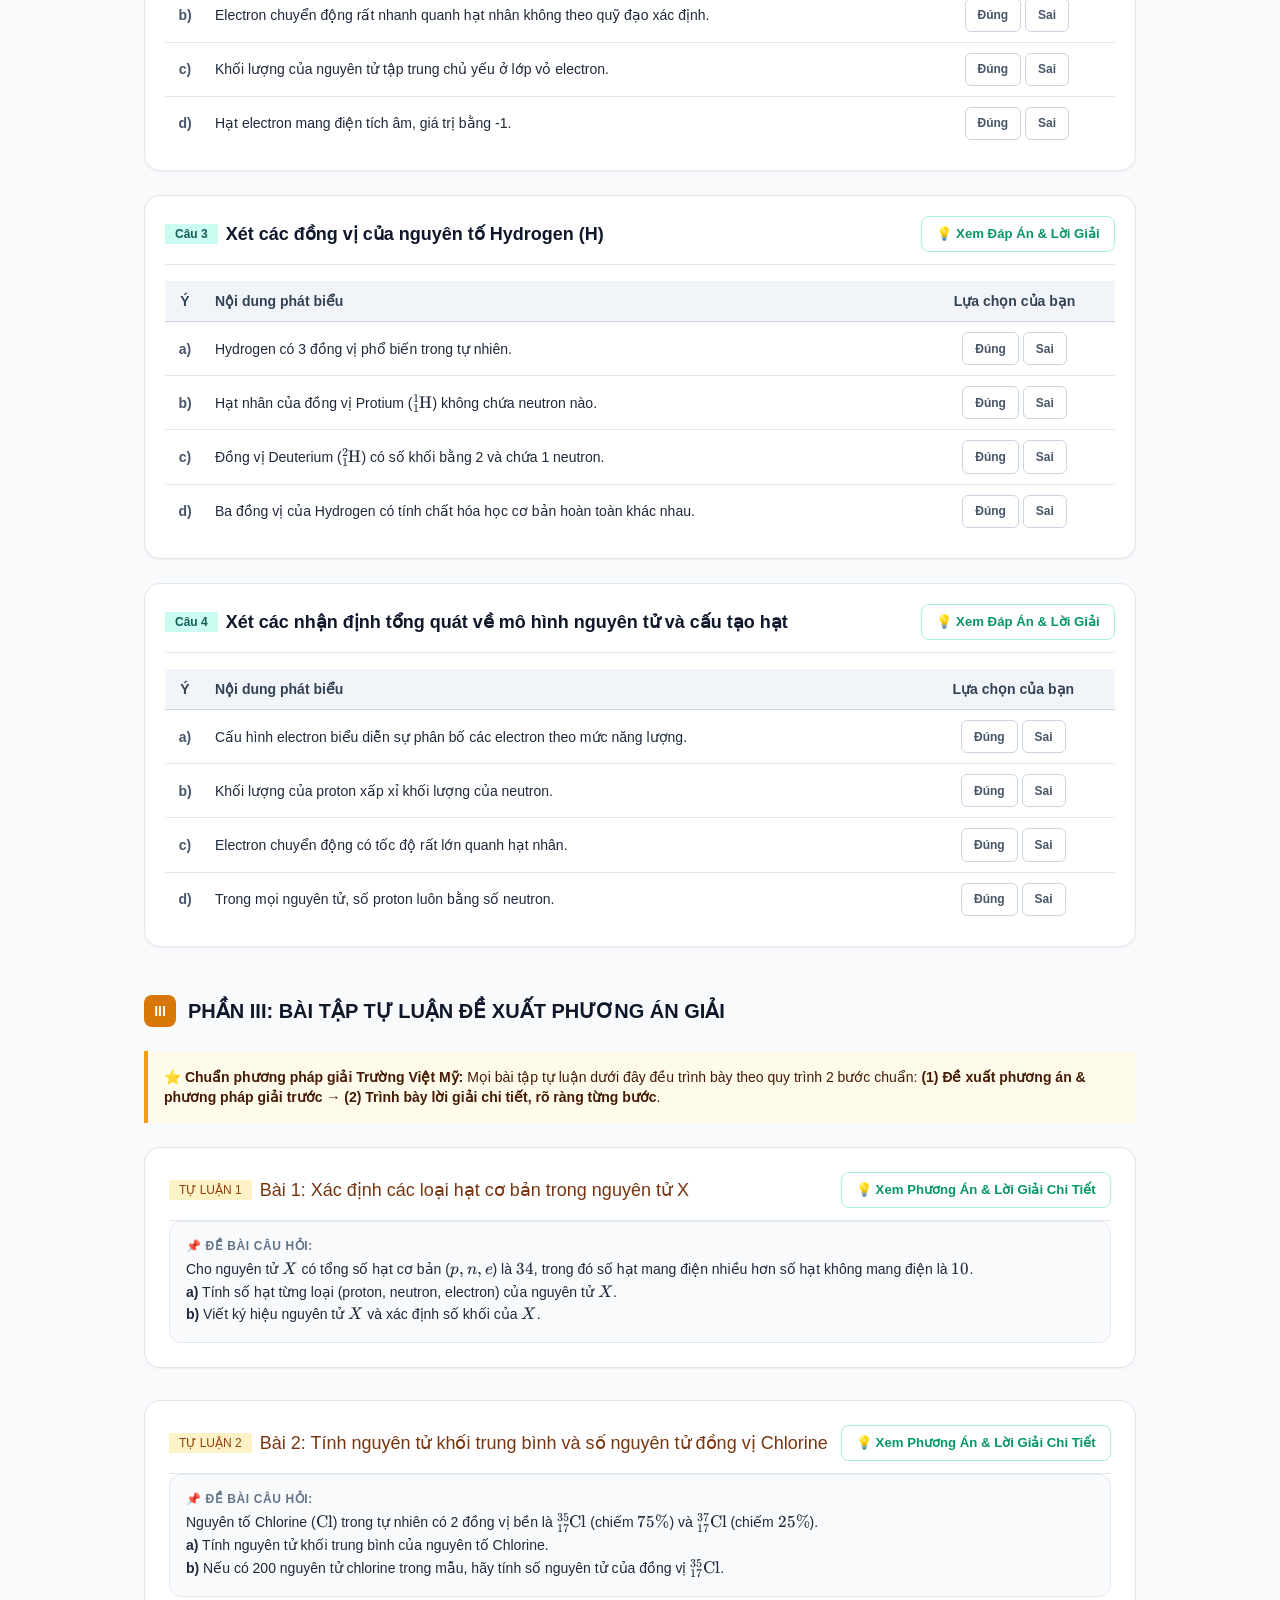
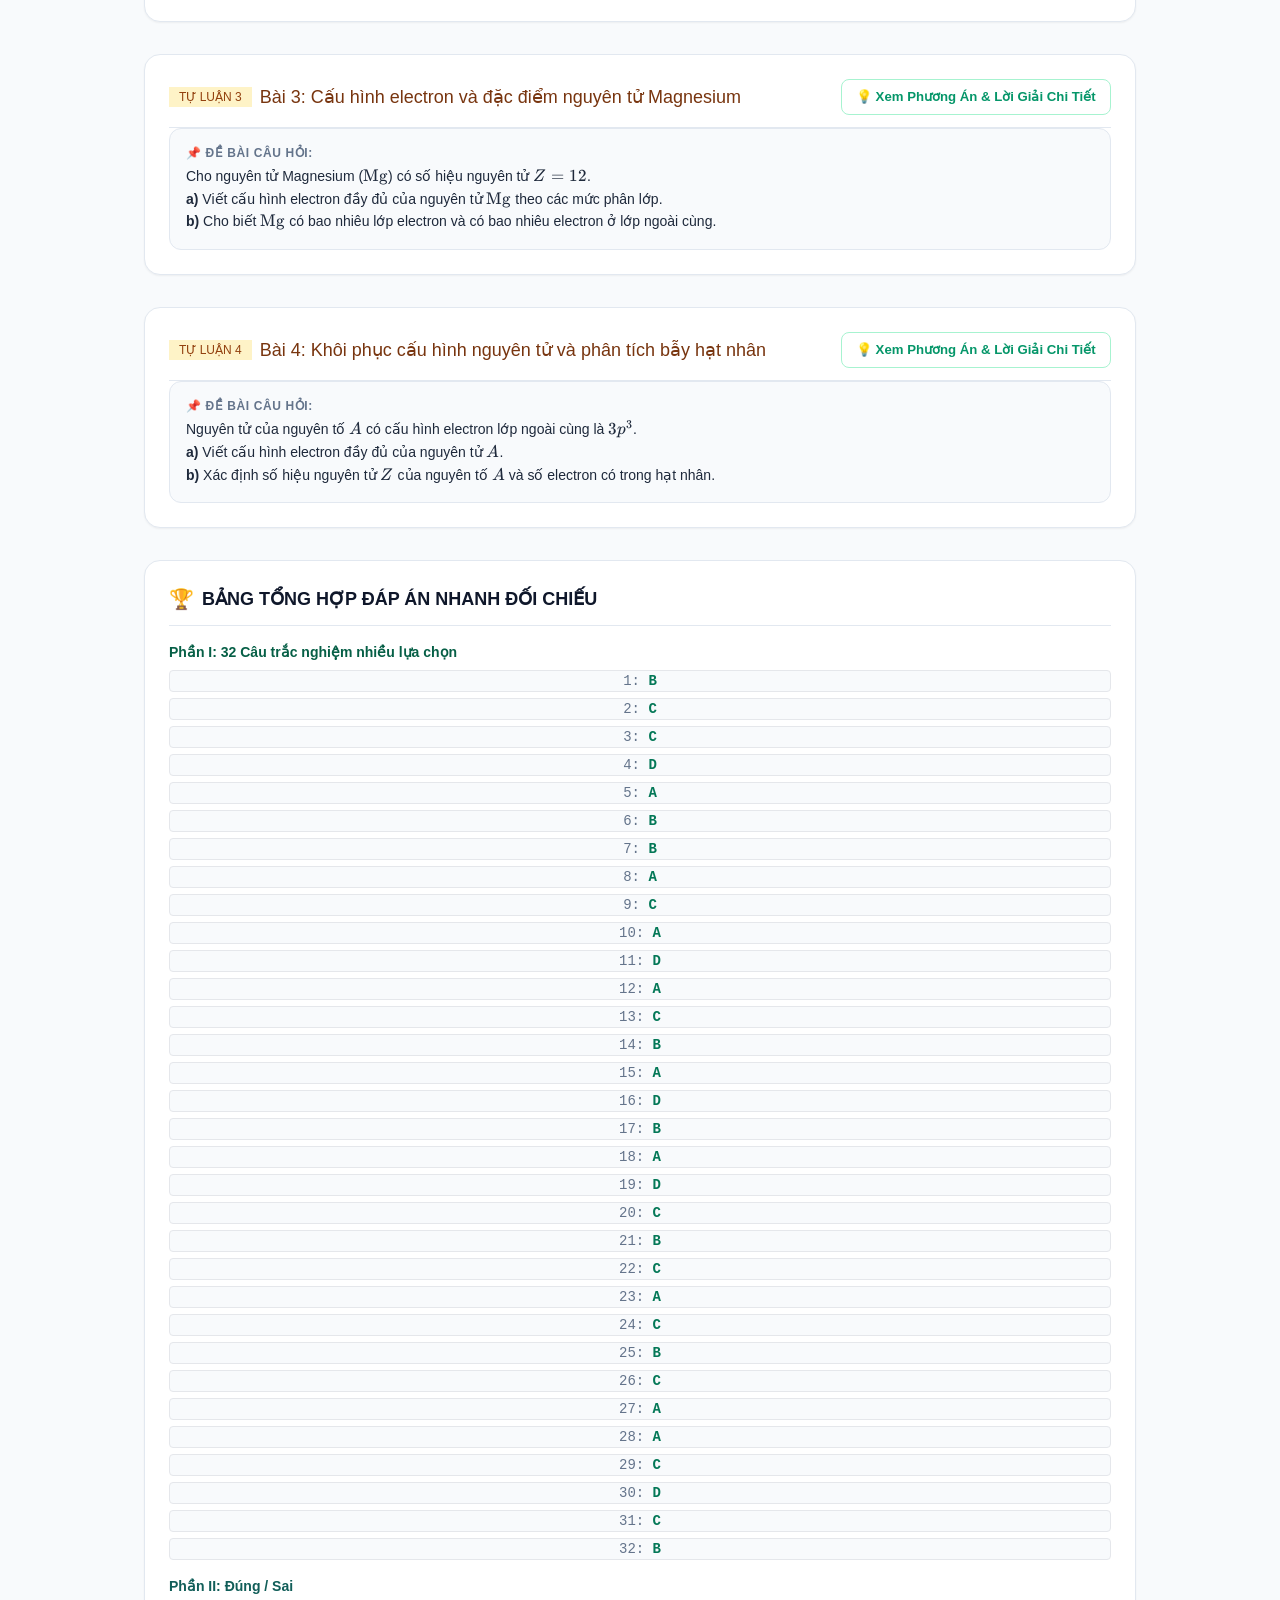
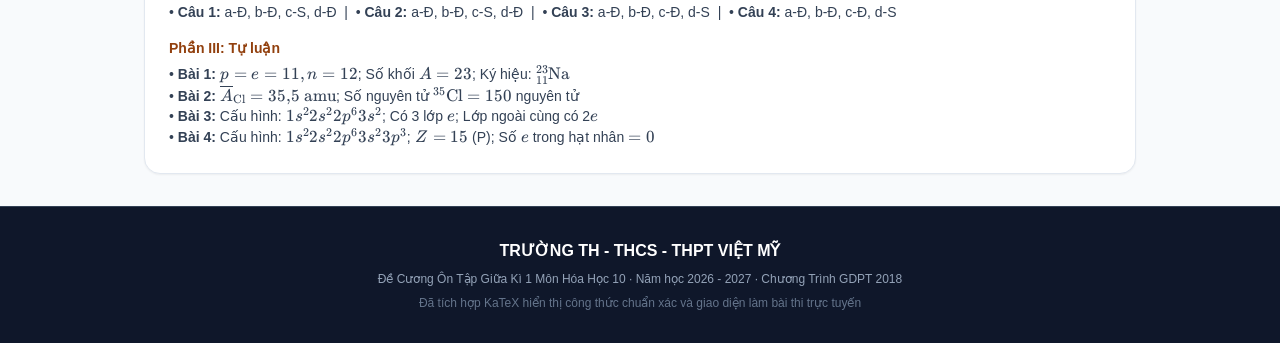
==== commit 7ca8277c: "Tao de trac nghiem tuong tac, an dap an mac dinh, sua loi text va hoan thien de cuong Truong Viet My" ====
--- a/de-cuong-on-tap-gki.html
+++ b/de-cuong-on-tap-gki.html
@@ -3,92 +3,460 @@
 <head>
   <meta charset="UTF-8">
   <meta name="viewport" content="width=device-width, initial-scale=1.0">
-  <title>Đề Cương Ôn Tập Giữa Kì 1 - Hóa Học 10 (Có Lời Giải & Phương Án Giải)</title>
+  <title>Đề Cương Ôn Tập Giữa Kì 1 - Hóa Học 10 | Trường Việt Mỹ</title>
   <link rel="stylesheet" href="css/tailwind.min.css">
   <link rel="stylesheet" href="css/katex.min.css">
   <script src="js/katex.min.js"></script>
   <script src="js/auto-render.min.js"></script>
   <style>
+    /* ==========================================================================
+       BULLETPROOF BASE STYLES & CONTRAST FIXES
+       (Ensures 100% visibility even if Tailwind purged classes)
+       ========================================================================== */
+    * {
+      box-sizing: border-box;
+    }
+    body {
+      font-family: -apple-system, BlinkMacSystemFont, "Segoe UI", Roboto, "Helvetica Neue", Arial, sans-serif;
+      color: #0f172a !important; /* Slate 900 - Always dark and visible */
+      background-color: #f8fafc !important; /* Slate 50 */
+      margin: 0;
+      padding: 0;
+      line-height: 1.5;
+    }
+
+    /* Fixed Top Header with High Contrast Gradient */
+    .top-header {
+      background: linear-gradient(135deg, #064e3b 0%, #065f46 50%, #047857 100%) !important;
+      color: #ffffff !important;
+      box-shadow: 0 4px 6px -1px rgba(0, 0, 0, 0.1), 0 2px 4px -2px rgba(0, 0, 0, 0.1);
+    }
+    .top-header h1 {
+      color: #ffffff !important;
+      font-size: 1.15rem;
+      font-weight: 800;
+      letter-spacing: 0.025em;
+      margin: 0;
+    }
+    .top-header p {
+      color: #d1fae5 !important;
+      font-size: 0.8rem;
+      margin: 0.25rem 0 0 0;
+    }
+
+    /* Guaranteed Palette Classes */
+    .bg-emerald-50 { background-color: #ecfdf5 !important; }
+    .bg-emerald-100 { background-color: #d1fae5 !important; }
+    .bg-emerald-600 { background-color: #059669 !important; }
+    .bg-emerald-700 { background-color: #047857 !important; }
+    .bg-emerald-800 { background-color: #065f46 !important; }
+    .bg-emerald-900 { background-color: #064e3b !important; }
+    .text-emerald-700 { color: #047857 !important; }
+    .text-emerald-800 { color: #065f46 !important; }
+    .text-emerald-900 { color: #064e3b !important; }
+    .text-emerald-950 { color: #022c22 !important; }
+    .border-emerald-200 { border-color: #a7f3d0 !important; }
+    .border-emerald-300 { border-color: #6ee7b7 !important; }
+    .border-emerald-500 { border-color: #10b981 !important; }
+    .border-emerald-600 { border-color: #059669 !important; }
+
+    .bg-teal-50 { background-color: #f0fdfa !important; }
+    .bg-teal-100 { background-color: #ccfbf1 !important; }
+    .bg-teal-600 { background-color: #0d9488 !important; }
+    .bg-teal-700 { background-color: #0f766e !important; }
+    .bg-teal-800 { background-color: #115e59 !important; }
+    .text-teal-800 { color: #115e59 !important; }
+    .text-teal-900 { color: #134e4a !important; }
+    .border-teal-200 { border-color: #99f6e4 !important; }
+    .border-teal-300 { border-color: #5eead4 !important; }
+
+    .bg-amber-50 { background-color: #fffbeb !important; }
+    .bg-amber-100 { background-color: #fef3c7 !important; }
+    .bg-amber-500 { background-color: #f59e0b !important; }
+    .bg-amber-600 { background-color: #d97706 !important; }
+    .bg-amber-800 { background-color: #92400e !important; }
+    .bg-amber-900 { background-color: #78350f !important; }
+    .text-amber-800 { color: #92400e !important; }
+    .text-amber-900 { color: #78350f !important; }
+    .text-amber-950 { color: #451a03 !important; }
+    .border-amber-200 { border-color: #fde68a !important; }
+    .border-amber-300 { border-color: #fcd34d !important; }
+    .border-amber-500 { border-color: #f59e0b !important; }
+
+    .bg-blue-50 { background-color: #eff6ff !important; }
+    .bg-blue-100 { background-color: #dbeafe !important; }
+    .bg-blue-600 { background-color: #2563eb !important; }
+    .bg-blue-700 { background-color: #1d4ed8 !important; }
+    .text-blue-700 { color: #1d4ed8 !important; }
+    .text-blue-800 { color: #1e40af !important; }
+    .border-blue-200 { border-color: #bfdbfe !important; }
+    .border-blue-500 { border-color: #3b82f6 !important; }
+
+    .bg-rose-50 { background-color: #fff1f2 !important; }
+    .bg-rose-100 { background-color: #ffe4e6 !important; }
+    .bg-rose-600 { background-color: #e11d48 !important; }
+    .bg-rose-700 { background-color: #be123c !important; }
+    .text-rose-700 { color: #be123c !important; }
+    .text-rose-800 { color: #9f1239 !important; }
+    .border-rose-200 { border-color: #fecdd3 !important; }
+    .border-rose-300 { border-color: #fda4af !important; }
+
+    /* Custom Badges */
+    .badge-brand {
+      background-color: #d1fae5 !important;
+      color: #065f46 !important;
+      font-weight: 800;
+      border: 1px solid #a7f3d0;
+    }
+    .badge-sec-1 {
+      background-color: #059669 !important;
+      color: #ffffff !important;
+    }
+    .badge-sec-2 {
+      background-color: #0d9488 !important;
+      color: #ffffff !important;
+    }
+    .badge-sec-3 {
+      background-color: #d97706 !important;
+      color: #ffffff !important;
+    }
+
+    /* Option Card Styling */
+    .option-card {
+      display: flex;
+      align-items: center;
+      gap: 0.75rem;
+      padding: 0.75rem 1rem;
+      border-radius: 0.625rem;
+      border: 2px solid #e2e8f0;
+      background-color: #ffffff;
+      color: #1e293b !important;
+      cursor: pointer;
+      transition: all 0.15s ease-in-out;
+      user-select: none;
+      font-size: 0.925rem;
+      line-height: 1.4;
+      text-align: left;
+      width: 100%;
+    }
+    .option-card:hover {
+      background-color: #f8fafc;
+      border-color: #94a3b8;
+      transform: translateY(-1px);
+    }
+    .option-card.selected {
+      background-color: #eff6ff !important;
+      border-color: #2563eb !important;
+      color: #1e3a8a !important;
+      font-weight: 600;
+      box-shadow: 0 0 0 2px rgba(37, 99, 235, 0.2);
+    }
+    .option-card.selected .opt-circle {
+      background-color: #2563eb !important;
+      color: #ffffff !important;
+      border-color: #2563eb !important;
+    }
+
+    /* Solution Revealed States */
+    .option-card.is-correct {
+      background-color: #ecfdf5 !important;
+      border-color: #059669 !important;
+      color: #064e3b !important;
+      font-weight: 600;
+      box-shadow: 0 0 0 2px rgba(5, 150, 105, 0.25);
+    }
+    .option-card.is-correct .opt-circle {
+      background-color: #059669 !important;
+      color: #ffffff !important;
+      border-color: #059669 !important;
+    }
+
+    .option-card.is-wrong {
+      background-color: #fff1f2 !important;
+      border-color: #e11d48 !important;
+      color: #881337 !important;
+      box-shadow: 0 0 0 2px rgba(225, 29, 72, 0.2);
+    }
+    .option-card.is-wrong .opt-circle {
+      background-color: #e11d48 !important;
+      color: #ffffff !important;
+      border-color: #e11d48 !important;
+    }
+
+    .opt-circle {
+      width: 1.75rem;
+      height: 1.75rem;
+      min-width: 1.75rem;
+      border-radius: 9999px;
+      display: flex;
+      align-items: center;
+      justify-content: center;
+      font-size: 0.75rem;
+      font-weight: 700;
+      background-color: #f1f5f9;
+      color: #475569;
+      border: 1px solid #cbd5e1;
+      transition: all 0.15s ease;
+    }
+
+    /* Solution Box */
+    .solution-box {
+      margin-top: 1rem;
+      padding: 1rem 1.25rem;
+      background-color: #f0fdf4 !important;
+      border: 1px solid #bbf7d0 !important;
+      border-left: 4px solid #059669 !important;
+      border-radius: 0 0.75rem 0.75rem 0;
+      font-size: 0.875rem;
+      color: #0f172a !important;
+      box-shadow: 0 1px 2px 0 rgba(0, 0, 0, 0.05);
+    }
+
+    /* Buttons */
+    .btn-action {
+      display: inline-flex;
+      align-items: center;
+      gap: 0.4rem;
+      padding: 0.45rem 0.9rem;
+      border-radius: 0.5rem;
+      font-size: 0.825rem;
+      font-weight: 600;
+      cursor: pointer;
+      transition: all 0.15s ease;
+      border: none;
+      text-decoration: none;
+    }
+    .btn-action:hover {
+      transform: translateY(-1px);
+    }
+    .btn-toggle-sol {
+      background-color: #ffffff !important;
+      color: #059669 !important;
+      border: 1.5px solid #a7f3d0 !important;
+    }
+    .btn-toggle-sol:hover {
+      background-color: #ecfdf5 !important;
+      border-color: #059669 !important;
+    }
+    .btn-toggle-sol.active {
+      background-color: #059669 !important;
+      color: #ffffff !important;
+      border-color: #059669 !important;
+    }
+
+    /* Status Pills */
+    .status-pill {
+      font-size: 0.7rem;
+      font-weight: 700;
+      padding: 0.2rem 0.6rem;
+      border-radius: 9999px;
+      display: inline-flex;
+      align-items: center;
+    }
+    .status-unanswered {
+      background-color: #f1f5f9;
+      color: #64748b;
+      border: 1px solid #cbd5e1;
+    }
+    .status-selected {
+      background-color: #eff6ff;
+      color: #1d4ed8;
+      border: 1px solid #bfdbfe;
+    }
+    .status-correct {
+      background-color: #ecfdf5;
+      color: #047857;
+      border: 1px solid #a7f3d0;
+    }
+    .status-wrong {
+      background-color: #fff1f2;
+      color: #be123c;
+      border: 1px solid #fecdd3;
+    }
+
+    /* True/False Buttons */
+    .tf-btn {
+      padding: 0.35rem 0.75rem;
+      font-size: 0.75rem;
+      font-weight: 700;
+      border-radius: 0.375rem;
+      border: 1.5px solid #cbd5e1;
+      background: #ffffff;
+      color: #475569;
+      cursor: pointer;
+      transition: all 0.12s ease;
+    }
+    .tf-btn:hover {
+      border-color: #94a3b8;
+      background: #f8fafc;
+    }
+    .tf-btn.selected-true {
+      background-color: #ecfdf5 !important;
+      border-color: #059669 !important;
+      color: #047857 !important;
+    }
+    .tf-btn.selected-false {
+      background-color: #fff1f2 !important;
+      border-color: #e11d48 !important;
+      color: #be123c !important;
+    }
+
+    /* Print styles */
     @media print {
       .no-print { display: none !important; }
       .page-break { page-break-before: always; }
       body { background: white !important; color: black !important; font-size: 11pt; }
-      .explanation-box { display: block !important; }
+      .solution-box { display: block !important; }
+      .option-card { border: 1px solid #ccc !important; }
+      .option-card.is-correct { background-color: #f0fdf4 !important; }
     }
   </style>
 </head>
-<body class="bg-slate-50 text-slate-800 antialiased min-h-screen">
+<body class="bg-slate-50 text-slate-900 antialiased min-h-screen pb-16">
+
   <!-- Header -->
-  <header class="bg-emerald-700 text-white shadow-md sticky top-0 z-30 no-print">
+  <header class="top-header sticky top-0 z-40 no-print">
     <div class="max-w-5xl mx-auto px-4 py-3 flex flex-wrap items-center justify-between gap-3">
       <div class="flex items-center space-x-3">
-        <span class="text-2xl">🏫</span>
+        <span class="text-3xl">🏫</span>
         <div>
-          <h1 class="font-bold text-lg leading-tight uppercase tracking-wide">TRƯỜNG VIỆT MỸ · ĐỀ CƯƠNG ÔN TẬP GKI HÓA 10</h1>
-          <p class="text-xs text-emerald-100">Đầy đủ 32 câu trắc nghiệm, đúng/sai và 4 bài tự luận chuẩn phương án giải</p>
+          <h1 class="uppercase">TRƯỜNG VIỆT MỸ · ĐỀ CƯƠNG ÔN TẬP GKI HÓA 10</h1>
+          <p>Đề trắc nghiệm tương tác & đề xuất phương án giải tự luận chuẩn GDPT 2018</p>
         </div>
       </div>
-      <div class="flex items-center space-x-2 text-sm">
-        <button id="toggle-all-btn" onclick="toggleAllExplanations()" class="px-3 py-1.5 bg-emerald-800 hover:bg-emerald-900 rounded-lg text-white font-medium transition shadow-sm">
-          👁️ Ẩn/Hiện Lời Giải
+      <div class="flex items-center flex-wrap gap-2 text-xs sm:text-sm">
+        <button onclick="gradeQuiz()" class="btn-action bg-blue-600 hover:bg-blue-700 text-white shadow-sm font-bold">
+          📝 Chấm Điểm
         </button>
-        <button onclick="window.print()" class="px-3 py-1.5 bg-white text-emerald-800 hover:bg-emerald-50 rounded-lg font-bold transition shadow-sm">
-          🖨️ In Đề Cương
+        <button id="toggle-all-btn" onclick="toggleAllSolutions()" class="btn-action bg-emerald-800 hover:bg-emerald-900 text-white shadow-sm">
+          💡 Hiện Tất Cả Lời Giải
         </button>
-        <a href="index.html" class="px-3 py-1.5 bg-emerald-600 hover:bg-emerald-500 rounded-lg text-white font-medium transition">
-          🏠 Về Ứng Dụng
+        <button onclick="resetQuiz()" class="btn-action bg-slate-700 hover:bg-slate-800 text-white shadow-sm">
+          🔄 Làm Lại
+        </button>
+        <button onclick="window.print()" class="btn-action bg-white text-emerald-900 hover:bg-emerald-50 shadow-sm font-bold">
+          🖨️ In Đề
+        </button>
+        <a href="index.html" class="btn-action bg-emerald-600 hover:bg-emerald-500 text-white">
+          🏠 Trang Chủ
         </a>
       </div>
     </div>
   </header>
+
+  <!-- Sticky Test Progress Bar -->
+  <div class="sticky top-[61px] z-30 bg-white/95 backdrop-blur border-b border-slate-200 shadow-sm py-2 px-4 no-print">
+    <div class="max-w-5xl mx-auto flex items-center justify-between gap-4 text-xs sm:text-sm font-semibold">
+      <div class="flex items-center gap-2">
+        <span class="text-slate-600">Tiến độ làm bài:</span>
+        <span id="progress-text" class="px-2 py-0.5 rounded-full bg-blue-100 text-blue-800 font-bold">0 / 32 câu</span>
+      </div>
+      <div class="flex-1 max-w-xs bg-slate-100 rounded-full h-2.5 overflow-hidden border border-slate-200">
+        <div id="progress-bar" class="bg-blue-600 h-2.5 rounded-full transition-all duration-300" style="width: 0%"></div>
+      </div>
+      <div id="quick-score" class="hidden font-bold text-emerald-700 bg-emerald-50 px-2.5 py-0.5 rounded-full border border-emerald-200">
+        Điểm: <span id="quick-score-val">0</span>/10
+      </div>
+    </div>
+  </div>
 
   <main class="max-w-5xl mx-auto px-4 py-8 space-y-8">
     <!-- Tiêu đề in ấn & Trường học -->
     <div class="bg-white rounded-2xl shadow-sm border border-slate-200 p-6 sm:p-8 text-center space-y-3">
-      <div class="inline-block px-4 py-1.5 rounded-full bg-emerald-100 text-emerald-800 text-xs font-black uppercase tracking-wider">
-        🏫 TRƯỜNG VIỆT MỸ
+      <div class="inline-block px-4 py-1.5 rounded-full badge-brand text-xs font-black uppercase tracking-wider">
+        🏫 TRƯỜNG TH - THCS - THPT VIỆT MỸ
       </div>
       <div class="border-b-2 border-emerald-600 pb-4">
         <h2 class="text-2xl sm:text-3xl md:text-4xl font-black text-emerald-800 uppercase tracking-wide">
           ĐỀ CƯƠNG ÔN TẬP GIỮA HỌC KÌ I – HÓA HỌC 10
         </h2>
-        <p class="text-slate-600 font-bold mt-1 text-sm sm:text-base">TRƯỜNG VIỆT MỸ · NĂM HỌC 2026 - 2027</p>
+        <p class="text-slate-600 font-bold mt-1 text-sm sm:text-base">NĂM HỌC 2026 - 2027 · CHƯƠNG TRÌNH GDPT 2018</p>
       </div>
       <div class="flex flex-wrap justify-between items-center text-sm text-slate-600 italic px-2 pt-1">
         <span>Họ và tên học sinh: .....................................................................</span>
-        <span>Lớp: 10A..... &nbsp;|&nbsp; Điểm số: ..............</span>
+        <span>Lớp: 10A..... &nbsp;|&nbsp; Điểm số: .............. / 10</span>
       </div>
     </div>
 
+    <!-- Hướng dẫn làm bài tương tác -->
+    <div class="p-4 bg-emerald-50 border-l-4 border-emerald-600 rounded-r-xl text-emerald-950 text-xs sm:text-sm space-y-1 shadow-sm">
+      <div class="font-bold flex items-center space-x-2 text-emerald-900 text-sm sm:text-base">
+        <span>💡</span>
+        <span>HƯỚNG DẪN ÔN TẬP & TỰ LUYỆN ĐỀ:</span>
+      </div>
+      <ul class="list-disc pl-5 space-y-1 text-slate-700">
+        <li><strong>Không chọn sẵn đáp án:</strong> Các phương án đều để trống. Học sinh click chọn A, B, C, D để làm bài như thi thật.</li>
+        <li><strong>Xem Lời Giải từng câu:</strong> Click nút <span class="px-1.5 py-0.5 bg-white border border-emerald-300 rounded font-semibold text-emerald-800">💡 Xem Đáp Án & Lời Giải</span> bên dưới câu hỏi để kiểm tra đáp án đúng và đọc giải thích chi tiết.</li>
+        <li><strong>Chấm điểm tự động:</strong> Bấm nút <span class="px-1.5 py-0.5 bg-blue-600 text-white rounded font-bold">📝 Chấm Điểm</span> ở thanh trên cùng để tính điểm thang 10 và xem thống kê đúng/sai.</li>
+      </ul>
+    </div>
+
+    <!-- Bảng điểm chi tiết sau khi chấm (ẩn mặc định) -->
+    <div id="score-modal" class="hidden bg-white border-2 border-blue-500 rounded-2xl p-6 shadow-xl space-y-4">
+      <div class="flex items-center justify-between border-b border-slate-200 pb-3">
+        <h3 class="text-xl font-black text-slate-900 flex items-center gap-2">
+          <span>🏆</span>
+          <span>KẾT QUẢ BÀI LÀM TRẮC NGHIỆM</span>
+        </h3>
+        <button onclick="closeScoreModal()" class="text-slate-400 hover:text-slate-700 text-xl font-bold px-2">&times;</button>
+      </div>
+      <div class="grid grid-cols-2 sm:grid-cols-4 gap-4 text-center">
+        <div class="p-3 bg-blue-50 rounded-xl border border-blue-200">
+          <div class="text-xs text-blue-700 font-semibold uppercase">Điểm số (Thang 10)</div>
+          <div id="res-score-10" class="text-3xl font-black text-blue-800 mt-1">0.0</div>
+        </div>
+        <div class="p-3 bg-emerald-50 rounded-xl border border-emerald-200">
+          <div class="text-xs text-emerald-700 font-semibold uppercase">Số câu đúng</div>
+          <div id="res-correct" class="text-3xl font-black text-emerald-800 mt-1">0 / 32</div>
+        </div>
+        <div class="p-3 bg-rose-50 rounded-xl border border-rose-200">
+          <div class="text-xs text-rose-700 font-semibold uppercase">Số câu sai</div>
+          <div id="res-wrong" class="text-3xl font-black text-rose-800 mt-1">0</div>
+        </div>
+        <div class="p-3 bg-slate-50 rounded-xl border border-slate-200">
+          <div class="text-xs text-slate-600 font-semibold uppercase">Chưa trả lời</div>
+          <div id="res-unanswered" class="text-3xl font-black text-slate-800 mt-1">32</div>
+        </div>
+      </div>
+      <div id="res-feedback" class="p-3 rounded-xl text-center font-bold text-sm bg-slate-100 text-slate-800"></div>
+      <div class="flex flex-wrap justify-end gap-2 pt-2">
+        <button onclick="revealAllSolutions()" class="px-4 py-2 bg-emerald-600 hover:bg-emerald-700 text-white rounded-lg font-bold text-xs sm:text-sm">
+          💡 Hiện Tất Cả Lời Giải Để Đối Chiếu
+        </button>
+        <button onclick="closeScoreModal()" class="px-4 py-2 bg-slate-200 hover:bg-slate-300 text-slate-800 rounded-lg font-bold text-xs sm:text-sm">
+          Đóng Bảng Điểm
+        </button>
+      </div>
+    </div>
+
     <!-- Mục lục điều hướng nhanh -->
-    <section class="bg-slate-100/90 border border-slate-200 rounded-2xl p-4 sm:p-5 shadow-sm no-print space-y-3">
+    <section class="bg-white border border-slate-200 rounded-2xl p-4 sm:p-5 shadow-sm no-print space-y-3">
       <div class="flex items-center space-x-2 text-slate-800 font-bold text-sm">
         <span>🧭</span>
         <h3>MỤC LỤC ĐIỀU HƯỚNG CÁC PHẦN ÔN TẬP:</h3>
       </div>
-      <!-- Mục lục điều hướng -->
       <div class="grid grid-cols-2 sm:grid-cols-3 md:grid-cols-6 gap-2 text-center text-xs font-semibold">
-        <a href="#c1" class="p-2.5 bg-white border border-slate-200 rounded-xl hover:bg-emerald-50 hover:border-emerald-300 transition shadow-sm block text-slate-800">
-          <div>📌 Phần I (C1 - C8)</div>
+        <a href="#c1" class="p-2.5 bg-slate-50 border border-slate-200 rounded-xl hover:bg-emerald-50 hover:border-emerald-300 transition shadow-sm block text-slate-800">
+          <div>📌 C1 - C8</div>
           <div class="text-[10px] text-slate-500 font-normal mt-0.5">Cấu tạo hạt nguyên tử</div>
         </a>
-        <a href="#c9" class="p-2.5 bg-white border border-slate-200 rounded-xl hover:bg-emerald-50 hover:border-emerald-300 transition shadow-sm block text-slate-800">
-          <div>📌 Phần I (C9 - C16)</div>
+        <a href="#c9" class="p-2.5 bg-slate-50 border border-slate-200 rounded-xl hover:bg-emerald-50 hover:border-emerald-300 transition shadow-sm block text-slate-800">
+          <div>📌 C9 - C16</div>
           <div class="text-[10px] text-slate-500 font-normal mt-0.5">Số khối & Đồng vị</div>
         </a>
-        <a href="#c17" class="p-2.5 bg-white border border-slate-200 rounded-xl hover:bg-emerald-50 hover:border-emerald-300 transition shadow-sm block text-slate-800">
-          <div>📌 Phần I (C17 - C24)</div>
+        <a href="#c17" class="p-2.5 bg-slate-50 border border-slate-200 rounded-xl hover:bg-emerald-50 hover:border-emerald-300 transition shadow-sm block text-slate-800">
+          <div>📌 C17 - C24</div>
           <div class="text-[10px] text-slate-500 font-normal mt-0.5">Orbital nguyên tử (AO)</div>
         </a>
-        <a href="#c25" class="p-2.5 bg-white border border-slate-200 rounded-xl hover:bg-emerald-50 hover:border-emerald-300 transition shadow-sm block text-slate-800">
-          <div>📌 Phần I (C25 - C32)</div>
+        <a href="#c25" class="p-2.5 bg-slate-50 border border-slate-200 rounded-xl hover:bg-emerald-50 hover:border-emerald-300 transition shadow-sm block text-slate-800">
+          <div>📌 C25 - C32</div>
           <div class="text-[10px] text-slate-500 font-normal mt-0.5">Lớp & Cấu hình e</div>
         </a>
-        <a href="#phan-2" class="p-2.5 bg-white border border-slate-200 rounded-xl hover:bg-teal-50 hover:border-teal-300 transition shadow-sm block text-slate-800">
+        <a href="#phan-2" class="p-2.5 bg-slate-50 border border-slate-200 rounded-xl hover:bg-teal-50 hover:border-teal-300 transition shadow-sm block text-slate-800">
           <div>⚖️ Phần II (Đúng/Sai)</div>
-          <div class="text-[10px] text-slate-500 font-normal mt-0.5">4 câu bảng đối chiếu</div>
+          <div class="text-[10px] text-slate-500 font-normal mt-0.5">4 câu 16 phát biểu</div>
         </a>
-        <a href="#phan-3" class="p-2.5 bg-white border border-slate-200 rounded-xl hover:bg-amber-50 hover:border-amber-300 transition shadow-sm block text-slate-800">
+        <a href="#phan-3" class="p-2.5 bg-slate-50 border border-slate-200 rounded-xl hover:bg-amber-50 hover:border-amber-300 transition shadow-sm block text-slate-800">
           <div>✍️ Phần III (Tự luận)</div>
           <div class="text-[10px] text-slate-500 font-normal mt-0.5">4 bài có phương án</div>
         </a>
@@ -97,43 +465,48 @@
 
     <!-- Bắt đầu Phần I -->
     <section class="space-y-6">
-      <div class="flex items-center space-x-3 border-b-2 border-slate-300 pb-2">
-        <span class="w-8 h-8 rounded-lg bg-emerald-600 text-white flex items-center justify-center font-bold text-sm">I</span>
-        <h3 class="text-xl font-bold text-slate-900">PHẦN I: TRẮC NGHIỆM NHIỀU LỰA CHỌN (32 CÂU)</h3>
-      </div>
-      <p class="text-sm text-slate-500 italic">Học sinh chọn 01 đáp án đúng nhất cho mỗi câu hỏi sau đây:</p>
+      <div class="flex items-center justify-between border-b-2 border-slate-300 pb-2">
+        <div class="flex items-center space-x-3">
+          <span class="w-8 h-8 rounded-lg badge-sec-1 flex items-center justify-center font-bold text-sm">I</span>
+          <h3 class="text-xl font-bold text-slate-900">PHẦN I: TRẮC NGHIỆM NHIỀU LỰA CHỌN (32 CÂU)</h3>
+        </div>
+        <span class="text-xs text-slate-500 italic">Chọn 01 phương án đúng</span>
+      </div>
 
       <div class="grid grid-cols-1 gap-5" id="mcq-container">
-        <!-- Các câu trắc nghiệm sẽ được render ở đây -->
+        <!-- Rendered via JS -->
       </div>
     </section>
 
     <!-- Phần II: Đúng Sai -->
     <section id="phan-2" class="space-y-6 pt-4 scroll-mt-20">
-      <div class="flex items-center space-x-3 border-b-2 border-slate-300 pb-2">
-        <span class="w-8 h-8 rounded-lg bg-teal-600 text-white flex items-center justify-center font-bold text-sm">II</span>
-        <h3 class="text-xl font-bold text-slate-900">PHẦN II: TRẮC NGHIỆM ĐÚNG / SAI</h3>
-      </div>
-      <p class="text-sm text-slate-500 italic">Mỗi câu hỏi gồm 4 ý (a, b, c, d). Thí sinh đánh dấu Đúng (Đ) hoặc Sai (S):</p>
+      <div class="flex items-center justify-between border-b-2 border-slate-300 pb-2">
+        <div class="flex items-center space-x-3">
+          <span class="w-8 h-8 rounded-lg badge-sec-2 flex items-center justify-center font-bold text-sm">II</span>
+          <h3 class="text-xl font-bold text-slate-900">PHẦN II: TRẮC NGHIỆM ĐÚNG / SAI (4 CÂU - 16 Ý)</h3>
+        </div>
+        <span class="text-xs text-slate-500 italic">Đánh giá từng mệnh đề</span>
+      </div>
 
       <div class="space-y-6" id="tf-container">
-        <!-- Các câu đúng sai -->
+        <!-- Rendered via JS -->
       </div>
     </section>
 
     <!-- Phần III: Tự Luận -->
     <section id="phan-3" class="space-y-6 pt-4 scroll-mt-20">
       <div class="flex items-center space-x-3 border-b-2 border-slate-300 pb-2">
-        <span class="w-8 h-8 rounded-lg bg-amber-600 text-white flex items-center justify-center font-bold text-sm">III</span>
-        <h3 class="text-xl font-bold text-slate-900">PHẦN III: BÀI TẬP TỰ LUẬN TRẢ LỜI NGẮN</h3>
-      </div>
-      <div class="p-4 bg-amber-50 border-l-4 border-amber-500 rounded-r-xl text-amber-900 text-sm font-medium">
-        ⭐ <strong>Yêu cầu sư phạm:</strong> Mọi bài tập tự luận dưới đây đều được xây dựng theo quy trình 2 bước chuẩn:
+        <span class="w-8 h-8 rounded-lg badge-sec-3 flex items-center justify-center font-bold text-sm">III</span>
+        <h3 class="text-xl font-bold text-slate-900">PHẦN III: BÀI TẬP TỰ LUẬN ĐỀ XUẤT PHƯƠNG ÁN GIẢI</h3>
+      </div>
+      <div class="p-4 bg-amber-50 border-l-4 border-amber-500 rounded-r-xl text-amber-950 text-sm font-medium">
+        ⭐ <strong>Chuẩn phương pháp giải Trường Việt Mỹ:</strong>
+        Mọi bài tập tự luận dưới đây đều trình bày theo quy trình 2 bước chuẩn:
         <strong>(1) Đề xuất phương án & phương pháp giải trước</strong> &rarr; <strong>(2) Trình bày lời giải chi tiết, rõ ràng từng bước</strong>.
       </div>
 
       <div class="space-y-8" id="essay-container">
-        <!-- Các câu tự luận -->
+        <!-- Rendered via JS -->
       </div>
     </section>
 
@@ -141,52 +514,52 @@
     <section id="dap-an-nhanh" class="bg-white rounded-2xl border border-slate-200 p-6 shadow-sm space-y-4 scroll-mt-20">
       <div class="flex items-center space-x-2 border-b border-slate-200 pb-3">
         <span class="text-xl">🏆</span>
-        <h3 class="text-lg font-bold text-slate-900">BẢNG TỔNG HỢP ĐÁP ÁN NHANH</h3>
-      </div>
-
-      <div class="space-y-3 text-xs sm:text-sm">
+        <h3 class="text-lg font-bold text-slate-900">BẢNG TỔNG HỢP ĐÁP ÁN NHANH ĐỐI CHIẾU</h3>
+      </div>
+
+      <div class="space-y-4 text-xs sm:text-sm">
         <div>
-          <h4 class="font-bold text-emerald-800 mb-1.5">Phần I: Trắc nghiệm 4 lựa chọn (32 câu)</h4>
+          <h4 class="font-bold text-emerald-800 mb-2">Phần I: 32 Câu trắc nghiệm nhiều lựa chọn</h4>
           <div class="grid grid-cols-4 sm:grid-cols-8 gap-1.5 text-center font-mono">
-            <div class="p-1.5 bg-slate-50 border rounded"><span class="text-slate-500">1:</span> <strong class="text-emerald-700">B</strong></div>
-            <div class="p-1.5 bg-slate-50 border rounded"><span class="text-slate-500">2:</span> <strong class="text-emerald-700">C</strong></div>
-            <div class="p-1.5 bg-slate-50 border rounded"><span class="text-slate-500">3:</span> <strong class="text-emerald-700">C</strong></div>
-            <div class="p-1.5 bg-slate-50 border rounded"><span class="text-slate-500">4:</span> <strong class="text-emerald-700">D</strong></div>
-            <div class="p-1.5 bg-slate-50 border rounded"><span class="text-slate-500">5:</span> <strong class="text-emerald-700">A</strong></div>
-            <div class="p-1.5 bg-slate-50 border rounded"><span class="text-slate-500">6:</span> <strong class="text-emerald-700">B</strong></div>
-            <div class="p-1.5 bg-slate-50 border rounded"><span class="text-slate-500">7:</span> <strong class="text-emerald-700">B</strong></div>
-            <div class="p-1.5 bg-slate-50 border rounded"><span class="text-slate-500">8:</span> <strong class="text-emerald-700">A</strong></div>
-            <div class="p-1.5 bg-slate-50 border rounded"><span class="text-slate-500">9:</span> <strong class="text-emerald-700">C</strong></div>
-            <div class="p-1.5 bg-slate-50 border rounded"><span class="text-slate-500">10:</span> <strong class="text-emerald-700">A</strong></div>
-            <div class="p-1.5 bg-slate-50 border rounded"><span class="text-slate-500">11:</span> <strong class="text-emerald-700">B</strong></div>
-            <div class="p-1.5 bg-slate-50 border rounded"><span class="text-slate-500">12:</span> <strong class="text-emerald-700">A</strong></div>
-            <div class="p-1.5 bg-slate-50 border rounded"><span class="text-slate-500">13:</span> <strong class="text-emerald-700">A</strong></div>
-            <div class="p-1.5 bg-slate-50 border rounded"><span class="text-slate-500">14:</span> <strong class="text-emerald-700">B</strong></div>
-            <div class="p-1.5 bg-slate-50 border rounded"><span class="text-slate-500">15:</span> <strong class="text-emerald-700">B</strong></div>
-            <div class="p-1.5 bg-slate-50 border rounded"><span class="text-slate-500">16:</span> <strong class="text-emerald-700">A</strong></div>
-            <div class="p-1.5 bg-slate-50 border rounded"><span class="text-slate-500">17:</span> <strong class="text-emerald-700">B</strong></div>
-            <div class="p-1.5 bg-slate-50 border rounded"><span class="text-slate-500">18:</span> <strong class="text-emerald-700">C</strong></div>
-            <div class="p-1.5 bg-slate-50 border rounded"><span class="text-slate-500">19:</span> <strong class="text-emerald-700">A</strong></div>
-            <div class="p-1.5 bg-slate-50 border rounded"><span class="text-slate-500">20:</span> <strong class="text-emerald-700">B</strong></div>
-            <div class="p-1.5 bg-slate-50 border rounded"><span class="text-slate-500">21:</span> <strong class="text-emerald-700">A</strong></div>
-            <div class="p-1.5 bg-slate-50 border rounded"><span class="text-slate-500">22:</span> <strong class="text-emerald-700">B</strong></div>
-            <div class="p-1.5 bg-slate-50 border rounded"><span class="text-slate-500">23:</span> <strong class="text-emerald-700">B</strong></div>
-            <div class="p-1.5 bg-slate-50 border rounded"><span class="text-slate-500">24:</span> <strong class="text-emerald-700">B</strong></div>
-            <div class="p-1.5 bg-slate-50 border rounded"><span class="text-slate-500">25:</span> <strong class="text-emerald-700">B</strong></div>
-            <div class="p-1.5 bg-slate-50 border rounded"><span class="text-slate-500">26:</span> <strong class="text-emerald-700">A</strong></div>
-            <div class="p-1.5 bg-slate-50 border rounded"><span class="text-slate-500">27:</span> <strong class="text-emerald-700">C</strong></div>
-            <div class="p-1.5 bg-slate-50 border rounded"><span class="text-slate-500">28:</span> <strong class="text-emerald-700">B</strong></div>
-            <div class="p-1.5 bg-slate-50 border rounded"><span class="text-slate-500">29:</span> <strong class="text-emerald-700">A</strong></div>
-            <div class="p-1.5 bg-slate-50 border rounded"><span class="text-slate-500">30:</span> <strong class="text-emerald-700">B</strong></div>
-            <div class="p-1.5 bg-slate-50 border rounded"><span class="text-slate-500">31:</span> <strong class="text-emerald-700">A</strong></div>
-            <div class="p-1.5 bg-slate-50 border rounded"><span class="text-slate-500">32:</span> <strong class="text-emerald-700">B</strong></div>
+            <div class="p-1.5 bg-slate-50 border rounded"><span class="text-slate-500">1:</span> <strong class="text-emerald-700 font-bold">B</strong></div>
+            <div class="p-1.5 bg-slate-50 border rounded"><span class="text-slate-500">2:</span> <strong class="text-emerald-700 font-bold">C</strong></div>
+            <div class="p-1.5 bg-slate-50 border rounded"><span class="text-slate-500">3:</span> <strong class="text-emerald-700 font-bold">C</strong></div>
+            <div class="p-1.5 bg-slate-50 border rounded"><span class="text-slate-500">4:</span> <strong class="text-emerald-700 font-bold">D</strong></div>
+            <div class="p-1.5 bg-slate-50 border rounded"><span class="text-slate-500">5:</span> <strong class="text-emerald-700 font-bold">A</strong></div>
+            <div class="p-1.5 bg-slate-50 border rounded"><span class="text-slate-500">6:</span> <strong class="text-emerald-700 font-bold">B</strong></div>
+            <div class="p-1.5 bg-slate-50 border rounded"><span class="text-slate-500">7:</span> <strong class="text-emerald-700 font-bold">B</strong></div>
+            <div class="p-1.5 bg-slate-50 border rounded"><span class="text-slate-500">8:</span> <strong class="text-emerald-700 font-bold">A</strong></div>
+            <div class="p-1.5 bg-slate-50 border rounded"><span class="text-slate-500">9:</span> <strong class="text-emerald-700 font-bold">C</strong></div>
+            <div class="p-1.5 bg-slate-50 border rounded"><span class="text-slate-500">10:</span> <strong class="text-emerald-700 font-bold">A</strong></div>
+            <div class="p-1.5 bg-slate-50 border rounded"><span class="text-slate-500">11:</span> <strong class="text-emerald-700 font-bold">D</strong></div>
+            <div class="p-1.5 bg-slate-50 border rounded"><span class="text-slate-500">12:</span> <strong class="text-emerald-700 font-bold">A</strong></div>
+            <div class="p-1.5 bg-slate-50 border rounded"><span class="text-slate-500">13:</span> <strong class="text-emerald-700 font-bold">C</strong></div>
+            <div class="p-1.5 bg-slate-50 border rounded"><span class="text-slate-500">14:</span> <strong class="text-emerald-700 font-bold">B</strong></div>
+            <div class="p-1.5 bg-slate-50 border rounded"><span class="text-slate-500">15:</span> <strong class="text-emerald-700 font-bold">A</strong></div>
+            <div class="p-1.5 bg-slate-50 border rounded"><span class="text-slate-500">16:</span> <strong class="text-emerald-700 font-bold">D</strong></div>
+            <div class="p-1.5 bg-slate-50 border rounded"><span class="text-slate-500">17:</span> <strong class="text-emerald-700 font-bold">B</strong></div>
+            <div class="p-1.5 bg-slate-50 border rounded"><span class="text-slate-500">18:</span> <strong class="text-emerald-700 font-bold">A</strong></div>
+            <div class="p-1.5 bg-slate-50 border rounded"><span class="text-slate-500">19:</span> <strong class="text-emerald-700 font-bold">D</strong></div>
+            <div class="p-1.5 bg-slate-50 border rounded"><span class="text-slate-500">20:</span> <strong class="text-emerald-700 font-bold">C</strong></div>
+            <div class="p-1.5 bg-slate-50 border rounded"><span class="text-slate-500">21:</span> <strong class="text-emerald-700 font-bold">B</strong></div>
+            <div class="p-1.5 bg-slate-50 border rounded"><span class="text-slate-500">22:</span> <strong class="text-emerald-700 font-bold">C</strong></div>
+            <div class="p-1.5 bg-slate-50 border rounded"><span class="text-slate-500">23:</span> <strong class="text-emerald-700 font-bold">A</strong></div>
+            <div class="p-1.5 bg-slate-50 border rounded"><span class="text-slate-500">24:</span> <strong class="text-emerald-700 font-bold">C</strong></div>
+            <div class="p-1.5 bg-slate-50 border rounded"><span class="text-slate-500">25:</span> <strong class="text-emerald-700 font-bold">B</strong></div>
+            <div class="p-1.5 bg-slate-50 border rounded"><span class="text-slate-500">26:</span> <strong class="text-emerald-700 font-bold">C</strong></div>
+            <div class="p-1.5 bg-slate-50 border rounded"><span class="text-slate-500">27:</span> <strong class="text-emerald-700 font-bold">A</strong></div>
+            <div class="p-1.5 bg-slate-50 border rounded"><span class="text-slate-500">28:</span> <strong class="text-emerald-700 font-bold">A</strong></div>
+            <div class="p-1.5 bg-slate-50 border rounded"><span class="text-slate-500">29:</span> <strong class="text-emerald-700 font-bold">C</strong></div>
+            <div class="p-1.5 bg-slate-50 border rounded"><span class="text-slate-500">30:</span> <strong class="text-emerald-700 font-bold">D</strong></div>
+            <div class="p-1.5 bg-slate-50 border rounded"><span class="text-slate-500">31:</span> <strong class="text-emerald-700 font-bold">C</strong></div>
+            <div class="p-1.5 bg-slate-50 border rounded"><span class="text-slate-500">32:</span> <strong class="text-emerald-700 font-bold">B</strong></div>
           </div>
         </div>
 
         <div>
           <h4 class="font-bold text-teal-800 mb-1.5">Phần II: Đúng / Sai</h4>
-          <p class="text-slate-700 font-mono text-xs">
-            • <strong>Câu 1:</strong> a-Đ, b-Đ, c-Đ, d-Đ &nbsp;|&nbsp;
+          <p class="text-slate-700 text-xs sm:text-sm">
+            • <strong>Câu 1:</strong> a-Đ, b-Đ, c-S, d-Đ &nbsp;|&nbsp;
             • <strong>Câu 2:</strong> a-Đ, b-Đ, c-S, d-Đ &nbsp;|&nbsp;
             • <strong>Câu 3:</strong> a-Đ, b-Đ, c-Đ, d-S &nbsp;|&nbsp;
             • <strong>Câu 4:</strong> a-Đ, b-Đ, c-Đ, d-S
@@ -195,7 +568,7 @@
 
         <div>
           <h4 class="font-bold text-amber-800 mb-1.5">Phần III: Tự luận</h4>
-          <p class="text-slate-700 text-xs">
+          <p class="text-slate-700 text-xs sm:text-sm">
             • <strong>Bài 1:</strong> $p = e = 11, n = 12$; Số khối $A = 23$; Ký hiệu: $^{23}_{11}\text{Na}$<br>
             • <strong>Bài 2:</strong> $\overline{A}_{\text{Cl}} = 35{,}5\text{ amu}$; Số nguyên tử $^{35}\text{Cl} = 150$ nguyên tử<br>
             • <strong>Bài 3:</strong> Cấu hình: $1s^2 2s^2 2p^6 3s^2$; Có 3 lớp $e$; Lớp ngoài cùng có 2$e$<br>
@@ -206,12 +579,16 @@
     </section>
   </main>
 
-  <footer class="mt-16 bg-slate-800 text-slate-400 py-6 text-center text-sm no-print border-t border-slate-700">
-    <p>Đề Cương Ôn Tập Giữa Kì 1 Môn Hóa Học 10 · Chuẩn GDPT 2018</p>
-    <p class="text-xs mt-1 text-slate-500">Đã tích hợp KaTeX hiển thị công thức hóa học và giao diện in ấn tối ưu</p>
+  <footer class="mt-16 bg-slate-900 text-slate-300 py-8 text-center text-sm no-print border-t border-slate-700">
+    <div class="max-w-4xl mx-auto px-4 space-y-2">
+      <p class="font-bold text-white text-base">TRƯỜNG TH - THCS - THPT VIỆT MỸ</p>
+      <p class="text-slate-400 text-xs">Đề Cương Ôn Tập Giữa Kì 1 Môn Hóa Học 10 · Năm học 2026 - 2027 · Chương Trình GDPT 2018</p>
+      <p class="text-xs text-slate-500">Đã tích hợp KaTeX hiển thị công thức chuẩn xác và giao diện làm bài thi trực tuyến</p>
+    </div>
   </footer>
 
   <script>
+    // Injected Data
     const MCQ_DATA = [
       {
         id: 1,
@@ -639,157 +1016,472 @@
       }
     ];
 
-    // Render MCQ
+
+    // App State
+    const userMCQ = {};      // qId -> selectedOptIndex (0..3)
+    const revealedMCQ = {};  // qId -> boolean
+    const userTF = {};       // `${cId}_${idx}` -> boolean (true/false)
+    const revealedTF = {};   // cId -> boolean
+    const revealedEssay = {};// essayId -> boolean
+
+    // --- RENDER MCQ ---
     function renderMCQ() {
       const container = document.getElementById('mcq-container');
-      container.innerHTML = MCQ_DATA.map(q => `
-        <div id="c${q.id}" class="bg-white rounded-xl shadow-sm border border-slate-200 p-5 transition hover:border-emerald-300 scroll-mt-20">
-          <div class="flex items-start justify-between gap-3">
-            <div class="font-bold text-slate-900 text-base">
-              <span class="inline-block px-2.5 py-0.5 bg-emerald-100 text-emerald-800 text-xs font-black rounded-md mr-2">Câu ${q.id}</span>
-              ${q.q}
+      container.innerHTML = MCQ_DATA.map(q => {
+        const userChoice = userMCQ[q.id];
+        const isRevealed = !!revealedMCQ[q.id];
+
+        let statusHtml = '<span class="status-pill status-unanswered">Chưa làm</span>';
+        if (isRevealed) {
+          if (userChoice === undefined) {
+            statusHtml = '<span class="status-pill status-unanswered">Chưa làm</span>';
+          } else if (userChoice === q.answer) {
+            statusHtml = '<span class="status-pill status-correct">✓ Đúng</span>';
+          } else {
+            statusHtml = '<span class="status-pill status-wrong">✗ Sai</span>';
+          }
+        } else if (userChoice !== undefined) {
+          statusHtml = `<span class="status-pill status-selected">Đã chọn: ${String.fromCharCode(65 + userChoice)}</span>`;
+        }
+
+        return `
+          <div id="c${q.id}" class="bg-white rounded-2xl shadow-sm border border-slate-200 p-5 sm:p-6 transition scroll-mt-24 space-y-4">
+            <!-- Header Câu hỏi -->
+            <div class="flex items-start justify-between gap-3">
+              <div class="font-bold text-slate-900 text-base sm:text-lg flex-1">
+                <span class="inline-block px-2.5 py-0.5 bg-emerald-100 text-emerald-800 text-xs font-black rounded-md mr-2">Câu ${q.id}</span>
+                <span>${q.q}</span>
+              </div>
+              <div class="shrink-0" id="status-badge-${q.id}">
+                ${statusHtml}
+              </div>
             </div>
-            <button onclick="toggleSingleExp('mcq-exp-${q.id}')" class="no-print text-xs text-emerald-600 hover:text-emerald-800 font-semibold shrink-0 underline">
-              Chi tiết lời giải
+
+            <!-- Danh sách phương án A, B, C, D -->
+            <div class="grid grid-cols-1 sm:grid-cols-2 gap-2.5 text-sm" id="opt-container-${q.id}">
+              ${q.options.map((opt, optIdx) => {
+                let cardClass = "option-card";
+                let badgeText = "";
+
+                if (isRevealed) {
+                  if (optIdx === q.answer) {
+                    cardClass += " is-correct";
+                    badgeText = '<span class="ml-auto text-emerald-700 text-xs font-black">✓ ĐÁP ÁN ĐÚNG</span>';
+                  } else if (userChoice === optIdx) {
+                    cardClass += " is-wrong";
+                    badgeText = '<span class="ml-auto text-rose-600 text-xs font-black">✗ BẠN ĐÃ CHỌN</span>';
+                  }
+                } else {
+                  if (userChoice === optIdx) {
+                    cardClass += " selected";
+                    badgeText = '<span class="ml-auto text-blue-600 text-xs font-bold">✓ Đã chọn</span>';
+                  }
+                }
+
+                return `
+                  <button type="button" onclick="selectMCQ(${q.id}, ${optIdx})" class="${cardClass}">
+                    <span class="opt-circle">${String.fromCharCode(65 + optIdx)}</span>
+                    <span class="flex-1">${opt}</span>
+                    ${badgeText}
+                  </button>
+                `;
+              }).join('')}
+            </div>
+
+            <!-- Nút bật Lời giải & Khung giải thích -->
+            <div class="pt-2 flex items-center justify-between border-t border-slate-100 flex-wrap gap-2">
+              <button type="button" onclick="toggleMCQSol(${q.id})" id="btn-sol-${q.id}" class="btn-action btn-toggle-sol ${isRevealed ? 'active' : ''}">
+                ${isRevealed ? '👁️ Ẩn Lời Giải' : '💡 Xem Đáp Án & Lời Giải'}
+              </button>
+              <div id="ans-badge-${q.id}" class="text-xs font-bold text-slate-500 ${isRevealed ? '' : 'hidden'}">
+                Đáp án chuẩn: <span class="text-emerald-700 font-mono font-black text-sm">${String.fromCharCode(65 + q.answer)}</span>
+              </div>
+            </div>
+
+            <div id="mcq-exp-${q.id}" class="solution-box ${isRevealed ? '' : 'hidden'}">
+              <div class="font-bold text-emerald-900 flex items-center space-x-1.5 mb-1 text-sm">
+                <span>💡</span>
+                <span>Lời giải chi tiết:</span>
+              </div>
+              <div class="leading-relaxed text-slate-800">${q.exp}</div>
+            </div>
+          </div>
+        `;
+      }).join('');
+    }
+
+    // --- USER SELECT MCQ ---
+    function selectMCQ(qId, optIdx) {
+      userMCQ[qId] = optIdx;
+      updateMCQCard(qId);
+      updateProgress();
+    }
+
+    // Update single MCQ card
+    function updateMCQCard(qId) {
+      const q = MCQ_DATA.find(x => x.id === qId);
+      if (!q) return;
+
+      const userChoice = userMCQ[qId];
+      const isRevealed = !!revealedMCQ[qId];
+
+      // Update options
+      const optContainer = document.getElementById(`opt-container-${qId}`);
+      if (optContainer) {
+        optContainer.innerHTML = q.options.map((opt, optIdx) => {
+          let cardClass = "option-card";
+          let badgeText = "";
+
+          if (isRevealed) {
+            if (optIdx === q.answer) {
+              cardClass += " is-correct";
+              badgeText = '<span class="ml-auto text-emerald-700 text-xs font-black">✓ ĐÁP ÁN ĐÚNG</span>';
+            } else if (userChoice === optIdx) {
+              cardClass += " is-wrong";
+              badgeText = '<span class="ml-auto text-rose-600 text-xs font-black">✗ BẠN ĐÃ CHỌN</span>';
+            }
+          } else {
+            if (userChoice === optIdx) {
+              cardClass += " selected";
+              badgeText = '<span class="ml-auto text-blue-600 text-xs font-bold">✓ Đã chọn</span>';
+            }
+          }
+
+          return `
+            <button type="button" onclick="selectMCQ(${q.id}, ${optIdx})" class="${cardClass}">
+              <span class="opt-circle">${String.fromCharCode(65 + optIdx)}</span>
+              <span class="flex-1">${opt}</span>
+              ${badgeText}
             </button>
-          </div>
-
-          <div class="grid grid-cols-1 sm:grid-cols-2 gap-2 mt-3 text-sm">
-            ${q.options.map((opt, optIdx) => `
-              <div class="p-2.5 rounded-lg border flex items-center space-x-2 ${optIdx === q.answer ? 'bg-emerald-50/70 border-emerald-300 font-semibold text-emerald-950' : 'bg-slate-50 border-slate-200 text-slate-700'}">
-                <span class="w-5 h-5 rounded-full flex items-center justify-center text-xs font-bold ${optIdx === q.answer ? 'bg-emerald-600 text-white' : 'bg-slate-200 text-slate-600'}">
-                  ${String.fromCharCode(65 + optIdx)}
-                </span>
-                <span>${opt}</span>
-                ${optIdx === q.answer ? '<span class="ml-auto text-emerald-600 text-xs font-black">✓ ĐÁP ÁN ĐÚNG</span>' : ''}
-              </div>
-            `).join('')}
-          </div>
-
-          <div id="mcq-exp-${q.id}" class="explanation-box mt-3.5 p-3.5 bg-slate-50 border-l-4 border-emerald-500 rounded-r-lg text-xs sm:text-sm text-slate-700 space-y-1">
-            <div class="font-bold text-emerald-800 flex items-center space-x-1">
-              <span>💡</span>
-              <span>Lời giải chi tiết:</span>
-            </div>
-            <div>${q.exp}</div>
-          </div>
-        </div>
-      `).join('');
-    }
-
-    // Render True/False
+          `;
+        }).join('');
+
+        if (window.renderMathInElement) {
+          renderMathInElement(optContainer, {
+            delimiters: [
+              { left: '$$', right: '$$', display: true },
+              { left: '$', right: '$', display: false }
+            ],
+            throwOnError: false
+          });
+        }
+      }
+
+      // Update status badge
+      const statusBadge = document.getElementById(`status-badge-${qId}`);
+      if (statusBadge) {
+        let statusHtml = '<span class="status-pill status-unanswered">Chưa làm</span>';
+        if (isRevealed) {
+          if (userChoice === undefined) {
+            statusHtml = '<span class="status-pill status-unanswered">Chưa làm</span>';
+          } else if (userChoice === q.answer) {
+            statusHtml = '<span class="status-pill status-correct">✓ Đúng</span>';
+          } else {
+            statusHtml = '<span class="status-pill status-wrong">✗ Sai</span>';
+          }
+        } else if (userChoice !== undefined) {
+          statusHtml = `<span class="status-pill status-selected">Đã chọn: ${String.fromCharCode(65 + userChoice)}</span>`;
+        }
+        statusBadge.innerHTML = statusHtml;
+      }
+
+      // Update solution toggle button, box & answer badge
+      const expBox = document.getElementById(`mcq-exp-${qId}`);
+      const solBtn = document.getElementById(`btn-sol-${qId}`);
+      const ansBadge = document.getElementById(`ans-badge-${qId}`);
+
+      if (expBox && solBtn) {
+        if (isRevealed) {
+          expBox.classList.remove('hidden');
+          solBtn.classList.add('active');
+          solBtn.innerHTML = '👁️ Ẩn Lời Giải';
+          if (ansBadge) ansBadge.classList.remove('hidden');
+          if (window.renderMathInElement) {
+            renderMathInElement(expBox, {
+              delimiters: [
+                { left: '$$', right: '$$', display: true },
+                { left: '$', right: '$', display: false }
+              ],
+              throwOnError: false
+            });
+          }
+        } else {
+          expBox.classList.add('hidden');
+          solBtn.classList.remove('active');
+          solBtn.innerHTML = '💡 Xem Đáp Án & Lời Giải';
+          if (ansBadge) ansBadge.classList.add('hidden');
+        }
+      }
+    }
+
+    function toggleMCQSol(qId) {
+      revealedMCQ[qId] = !revealedMCQ[qId];
+      updateMCQCard(qId);
+    }
+
+    // --- RENDER TRUE/FALSE ---
     function renderTF() {
       const container = document.getElementById('tf-container');
-      container.innerHTML = TF_DATA.map(c => `
-        <div class="bg-white rounded-xl shadow-sm border border-slate-200 p-5 space-y-4">
-          <div class="font-bold text-slate-900 text-base flex items-center space-x-2">
-            <span class="px-2.5 py-0.5 bg-teal-100 text-teal-800 text-xs font-black rounded-md">Câu ${c.id}</span>
-            <span>${c.title}</span>
+      container.innerHTML = TF_DATA.map(c => {
+        const isRevealed = !!revealedTF[c.id];
+        return `
+          <div class="bg-white rounded-2xl shadow-sm border border-slate-200 p-5 sm:p-6 space-y-4">
+            <div class="flex items-center justify-between border-b border-slate-200 pb-3 flex-wrap gap-2">
+              <div class="font-bold text-slate-900 text-base sm:text-lg flex items-center space-x-2">
+                <span class="px-2.5 py-0.5 bg-teal-100 text-teal-800 text-xs font-black rounded-md">Câu ${c.id}</span>
+                <span>${c.title}</span>
+              </div>
+              <button type="button" onclick="toggleTFSol(${c.id})" class="btn-action btn-toggle-sol ${isRevealed ? 'active' : ''}">
+                ${isRevealed ? '👁️ Ẩn Lời Giải' : '💡 Xem Đáp Án & Lời Giải'}
+              </button>
+            </div>
+
+            <div class="overflow-x-auto">
+              <table class="w-full text-left border-collapse text-xs sm:text-sm">
+                <thead>
+                  <tr class="bg-slate-100 text-slate-700 border-b border-slate-300 font-bold">
+                    <th class="p-2.5 w-10 text-center">Ý</th>
+                    <th class="p-2.5">Nội dung phát biểu</th>
+                    <th class="p-2.5 w-36 text-center">Lựa chọn của bạn</th>
+                    ${isRevealed ? '<th class="p-2.5 w-28 text-center">Kết quả</th><th class="p-2.5">Giải thích chi tiết</th>' : ''}
+                  </tr>
+                </thead>
+                <tbody class="divide-y divide-slate-200">
+                  ${c.items.map((item, idx) => {
+                    const key = `${c.id}_${idx}`;
+                    const val = userTF[key];
+                    let evalHtml = '';
+                    if (isRevealed) {
+                      const isCorrectChoice = (val === item.result);
+                      const choiceBadge = val !== undefined
+                        ? (isCorrectChoice ? '<div class="text-[11px] text-emerald-700 font-bold">✓ Đúng ý</div>' : '<div class="text-[11px] text-rose-600 font-bold">✗ Sai ý</div>')
+                        : '<div class="text-[11px] text-slate-400">Chưa chọn</div>';
+
+                      evalHtml = `
+                        <td class="p-2.5 text-center font-bold">
+                          ${item.result
+                            ? '<span class="inline-block px-2 py-0.5 bg-emerald-100 text-emerald-800 rounded font-black border border-emerald-300">ĐÚNG</span>'
+                            : '<span class="inline-block px-2 py-0.5 bg-rose-100 text-rose-800 rounded font-black border border-rose-300">SAI</span>'
+                          }
+                          ${choiceBadge}
+                        </td>
+                        <td class="p-2.5 text-slate-700 text-xs">${item.exp}</td>
+                      `;
+                    }
+                    return `
+                      <tr class="hover:bg-slate-50 transition">
+                        <td class="p-2.5 text-center font-bold text-slate-600">${String.fromCharCode(97 + idx)})</td>
+                        <td class="p-2.5 font-medium text-slate-800">${item.text}</td>
+                        <td class="p-2.5 text-center whitespace-nowrap">
+                          <button type="button" onclick="selectTF(${c.id}, ${idx}, true)" class="tf-btn ${val === true ? 'selected-true' : ''}">Đúng</button>
+                          <button type="button" onclick="selectTF(${c.id}, ${idx}, false)" class="tf-btn ml-1 ${val === false ? 'selected-false' : ''}">Sai</button>
+                        </td>
+                        ${evalHtml}
+                      </tr>
+                    `;
+                  }).join('')}
+                </tbody>
+              </table>
+            </div>
           </div>
-
-          <div class="overflow-x-auto">
-            <table class="w-full text-left border-collapse text-xs sm:text-sm">
-              <thead>
-                <tr class="bg-slate-100 text-slate-700 border-b border-slate-300 font-bold">
-                  <th class="p-2.5 w-12 text-center">Ý</th>
-                  <th class="p-2.5">Nội dung phát biểu</th>
-                  <th class="p-2.5 w-24 text-center">Đúng (Đ)</th>
-                  <th class="p-2.5 w-24 text-center">Sai (S)</th>
-                  <th class="p-2.5">Giải thích chi tiết</th>
-                </tr>
-              </thead>
-              <tbody class="divide-y divide-slate-200">
-                ${c.items.map((item, idx) => `
-                  <tr class="hover:bg-slate-50 transition">
-                    <td class="p-2.5 text-center font-bold text-slate-600">${String.fromCharCode(97 + idx)})</td>
-                    <td class="p-2.5 font-medium text-slate-800">${item.text}</td>
-                    <td class="p-2.5 text-center">
-                      ${item.result ? '<span class="inline-block px-2.5 py-0.5 bg-emerald-100 text-emerald-700 font-black rounded-md border border-emerald-300">✓ ĐÚNG</span>' : '<span class="text-slate-300 font-bold">—</span>'}
-                    </td>
-                    <td class="p-2.5 text-center">
-                      ${!item.result ? '<span class="inline-block px-2.5 py-0.5 bg-rose-100 text-rose-700 font-black rounded-md border border-rose-300">✗ SAI</span>' : '<span class="text-slate-300 font-bold">—</span>'}
-                    </td>
-                    <td class="p-2.5 text-slate-600 text-xs">${item.exp}</td>
-                  </tr>
-                `).join('')}
-              </tbody>
-            </table>
-          </div>
-        </div>
-      `).join('');
-    }
-
-    // Render Essay
+        `;
+      }).join('');
+    }
+
+    function selectTF(cId, idx, val) {
+      userTF[`${cId}_${idx}`] = val;
+      renderTF();
+      renderMath();
+    }
+
+    function toggleTFSol(cId) {
+      revealedTF[cId] = !revealedTF[cId];
+      renderTF();
+      renderMath();
+    }
+
+    // --- RENDER ESSAY ---
     function renderEssay() {
       const container = document.getElementById('essay-container');
-      container.innerHTML = ESSAY_DATA_LIST.map(e => `
-        <div class="bg-white rounded-2xl shadow-sm border border-slate-200 p-6 space-y-5">
-          <!-- Tiêu đề bài -->
-          <div class="border-b border-slate-200 pb-3">
-            <h4 class="text-lg font-black text-amber-900 flex items-center space-x-2">
-              <span class="px-2.5 py-0.5 bg-amber-100 text-amber-800 text-xs font-black rounded-md">TỰ LUẬN ${e.id}</span>
-              <span>${e.title}</span>
-            </h4>
-          </div>
-
-          <!-- Đề bài -->
-          <div class="p-4 bg-slate-50 rounded-xl border border-slate-200 text-slate-800 font-medium text-sm leading-relaxed">
-            <div class="text-xs font-bold text-slate-400 uppercase tracking-wider mb-1">📌 Đề bài:</div>
-            ${e.problem}
-          </div>
-
-          <!-- Bước 1: Đề xuất phương án giải -->
-          <div class="p-4 bg-amber-50/70 border border-amber-300 rounded-xl space-y-2">
-            <div class="flex items-center space-x-2 font-bold text-amber-900 text-sm">
-              <span class="text-base">🎯</span>
-              <span>1. ĐỀ XUẤT PHƯƠNG ÁN GIẢI & PHƯƠNG PHÁP TIẾP CẬN:</span>
+      container.innerHTML = ESSAY_DATA_LIST.map(e => {
+        const isRevealed = !!revealedEssay[e.id];
+        return `
+          <div class="bg-white rounded-2xl shadow-sm border border-slate-200 p-6 space-y-5">
+            <!-- Tiêu đề bài -->
+            <div class="flex items-center justify-between border-b border-slate-200 pb-3 flex-wrap gap-2">
+              <h4 class="text-lg font-black text-amber-900 flex items-center space-x-2">
+                <span class="px-2.5 py-0.5 bg-amber-100 text-amber-800 text-xs font-black rounded-md">TỰ LUẬN ${e.id}</span>
+                <span>${e.title}</span>
+              </h4>
+              <button type="button" onclick="toggleEssaySol(${e.id})" class="btn-action btn-toggle-sol ${isRevealed ? 'active' : ''}">
+                ${isRevealed ? '👁️ Ẩn Phương Án & Lời Giải' : '💡 Xem Phương Án & Lời Giải Chi Tiết'}
+              </button>
             </div>
-            <div class="text-xs sm:text-sm text-amber-950 leading-relaxed">
-              ${e.strategy}
+
+            <!-- Đề bài -->
+            <div class="p-4 bg-slate-50 rounded-xl border border-slate-200 text-slate-800 font-medium text-sm leading-relaxed">
+              <div class="text-xs font-bold text-slate-500 uppercase tracking-wider mb-1">📌 Đề bài câu hỏi:</div>
+              ${e.problem}
+            </div>
+
+            <!-- Khung giải pháp & lời giải chỉ hiện khi click -->
+            <div class="${isRevealed ? 'space-y-4' : 'hidden'}">
+              <!-- Bước 1: Đề xuất phương án giải -->
+              <div class="p-4 bg-amber-50/80 border border-amber-300 rounded-xl space-y-2">
+                <div class="flex items-center space-x-2 font-bold text-amber-900 text-sm">
+                  <span class="text-base">🎯</span>
+                  <span>1. ĐỀ XUẤT PHƯƠNG ÁN GIẢI & PHƯƠNG PHÁP TIẾP CẬN:</span>
+                </div>
+                <div class="text-xs sm:text-sm text-amber-950 leading-relaxed">
+                  ${e.strategy}
+                </div>
+              </div>
+
+              <!-- Bước 2: Lời giải chi tiết -->
+              <div class="p-4 bg-emerald-50/70 border border-emerald-300 rounded-xl space-y-2">
+                <div class="flex items-center space-x-2 font-bold text-emerald-900 text-sm">
+                  <span class="text-base">✍️</span>
+                  <span>2. LỜI GIẢI CHI TIẾT TỪNG BƯỚC:</span>
+                </div>
+                <div class="text-xs sm:text-sm text-slate-800 leading-relaxed">
+                  ${e.solution}
+                </div>
+              </div>
             </div>
           </div>
-
-          <!-- Bước 2: Lời giải chi tiết -->
-          <div class="p-4 bg-emerald-50/60 border border-emerald-300 rounded-xl space-y-2">
-            <div class="flex items-center space-x-2 font-bold text-emerald-900 text-sm">
-              <span class="text-base">✍️</span>
-              <span>2. LỜI GIẢI CHI TIẾT TỪNG BƯỚC:</span>
-            </div>
-            <div class="text-xs sm:text-sm text-slate-800 leading-relaxed">
-              ${e.solution}
-            </div>
-          </div>
-        </div>
-      `).join('');
-    }
-
-    function toggleSingleExp(id) {
-      const el = document.getElementById(id);
-      if (el) {
-        el.classList.toggle('hidden');
-      }
-    }
-
-    let allVisible = true;
-    function toggleAllExplanations() {
-      allVisible = !allVisible;
-      const boxes = document.querySelectorAll('.explanation-box');
-      boxes.forEach(b => {
-        if (allVisible) {
-          b.classList.remove('hidden');
+        `;
+      }).join('');
+    }
+
+    function toggleEssaySol(eId) {
+      revealedEssay[eId] = !revealedEssay[eId];
+      renderEssay();
+      renderMath();
+    }
+
+    // --- GLOBAL CONTROLS & SCORING ---
+    function updateProgress() {
+      const answeredCount = Object.keys(userMCQ).length;
+      const total = MCQ_DATA.length;
+      const pct = Math.round((answeredCount / total) * 100);
+
+      const pText = document.getElementById('progress-text');
+      const pBar = document.getElementById('progress-bar');
+      if (pText) pText.innerText = `${answeredCount} / ${total} câu`;
+      if (pBar) pBar.style.width = `${pct}%`;
+    }
+
+    function gradeQuiz() {
+      let correct = 0;
+      let wrong = 0;
+      let unanswered = 0;
+
+      MCQ_DATA.forEach(q => {
+        const ans = userMCQ[q.id];
+        if (ans === undefined) {
+          unanswered++;
+        } else if (ans === q.answer) {
+          correct++;
         } else {
-          b.classList.add('hidden');
+          wrong++;
         }
       });
-      const btn = document.getElementById('toggle-all-btn');
-      btn.innerText = allVisible ? '👁️ Ẩn Lời Giải' : '👁️ Hiện Lời Giải';
-    }
-
-    // Init
-    document.addEventListener('DOMContentLoaded', () => {
+
+      const score10 = ((correct / MCQ_DATA.length) * 10).toFixed(2);
+
+      // Update Modal
+      document.getElementById('res-score-10').innerText = score10;
+      document.getElementById('res-correct').innerText = `${correct} / ${MCQ_DATA.length}`;
+      document.getElementById('res-wrong').innerText = wrong;
+      document.getElementById('res-unanswered').innerText = unanswered;
+
+      let feedback = '';
+      if (score10 >= 9.0) {
+        feedback = '🌟 Xuất sắc! Em nắm rất vững toàn bộ kiến thức Hóa học 10 Giữa Kì 1 Trường Việt Mỹ.';
+      } else if (score10 >= 8.0) {
+        feedback = '👏 Rất giỏi! Điểm số rất cao, chú ý rà soát lại các câu sai để đạt điểm 10 trọn vẹn.';
+      } else if (score10 >= 6.5) {
+        feedback = '👍 Khá tốt! Cần củng cố thêm phần Cấu hình electron và Hạt nguyên tử.';
+      } else {
+        feedback = '📖 Hãy xem kĩ lại Lời giải chi tiết và làm lại bài để củng cố kiến thức nhé!';
+      }
+      document.getElementById('res-feedback').innerText = feedback;
+
+      // Update Quick Score Banner
+      const qs = document.getElementById('quick-score');
+      const qsVal = document.getElementById('quick-score-val');
+      if (qs && qsVal) {
+        qs.classList.remove('hidden');
+        qsVal.innerText = score10;
+      }
+
+      // Show Modal & scroll to it
+      const modal = document.getElementById('score-modal');
+      modal.classList.remove('hidden');
+      modal.scrollIntoView({ behavior: 'smooth', block: 'center' });
+    }
+
+    function closeScoreModal() {
+      document.getElementById('score-modal').classList.add('hidden');
+    }
+
+    function revealAllSolutions() {
+      MCQ_DATA.forEach(q => revealedMCQ[q.id] = true);
+      TF_DATA.forEach(c => revealedTF[c.id] = true);
+      ESSAY_DATA_LIST.forEach(e => revealedEssay[e.id] = true);
+
       renderMCQ();
       renderTF();
       renderEssay();
+      renderMath();
+
+      const btn = document.getElementById('toggle-all-btn');
+      if (btn) btn.innerText = '👁️ Ẩn Tất Cả Lời Giải';
+      closeScoreModal();
+    }
+
+    let globalAllVisible = false;
+    function toggleAllSolutions() {
+      globalAllVisible = !globalAllVisible;
+      MCQ_DATA.forEach(q => revealedMCQ[q.id] = globalAllVisible);
+      TF_DATA.forEach(c => revealedTF[c.id] = globalAllVisible);
+      ESSAY_DATA_LIST.forEach(e => revealedEssay[e.id] = globalAllVisible);
+
+      renderMCQ();
+      renderTF();
+      renderEssay();
+      renderMath();
+
+      const btn = document.getElementById('toggle-all-btn');
+      if (btn) btn.innerText = globalAllVisible ? '👁️ Ẩn Tất Cả Lời Giải' : '💡 Hiện Tất Cả Lời Giải';
+    }
+
+    function resetQuiz() {
+      if (confirm('Em có chắc chắn muốn làm lại bài từ đầu không? Toàn bộ lựa chọn đã làm sẽ được làm mới.')) {
+        for (let k in userMCQ) delete userMCQ[k];
+        for (let k in revealedMCQ) delete revealedMCQ[k];
+        for (let k in userTF) delete userTF[k];
+        for (let k in revealedTF) delete revealedTF[k];
+        for (let k in revealedEssay) delete revealedEssay[k];
+
+        globalAllVisible = false;
+        const btn = document.getElementById('toggle-all-btn');
+        if (btn) btn.innerText = '💡 Hiện Tất Cả Lời Giải';
+
+        const qs = document.getElementById('quick-score');
+        if (qs) qs.classList.add('hidden');
+
+        closeScoreModal();
+        renderMCQ();
+        renderTF();
+        renderEssay();
+        updateProgress();
+        renderMath();
+        window.scrollTo({ top: 0, behavior: 'smooth' });
+      }
+    }
+
+    function renderMath() {
       if (window.renderMathInElement) {
         renderMathInElement(document.body, {
           delimiters: [
@@ -799,7 +1491,16 @@
           throwOnError: false
         });
       }
+    }
+
+    // Init on load
+    document.addEventListener('DOMContentLoaded', () => {
+      renderMCQ();
+      renderTF();
+      renderEssay();
+      updateProgress();
+      renderMath();
     });
   </script>
 </body>
-</html>+</html>
